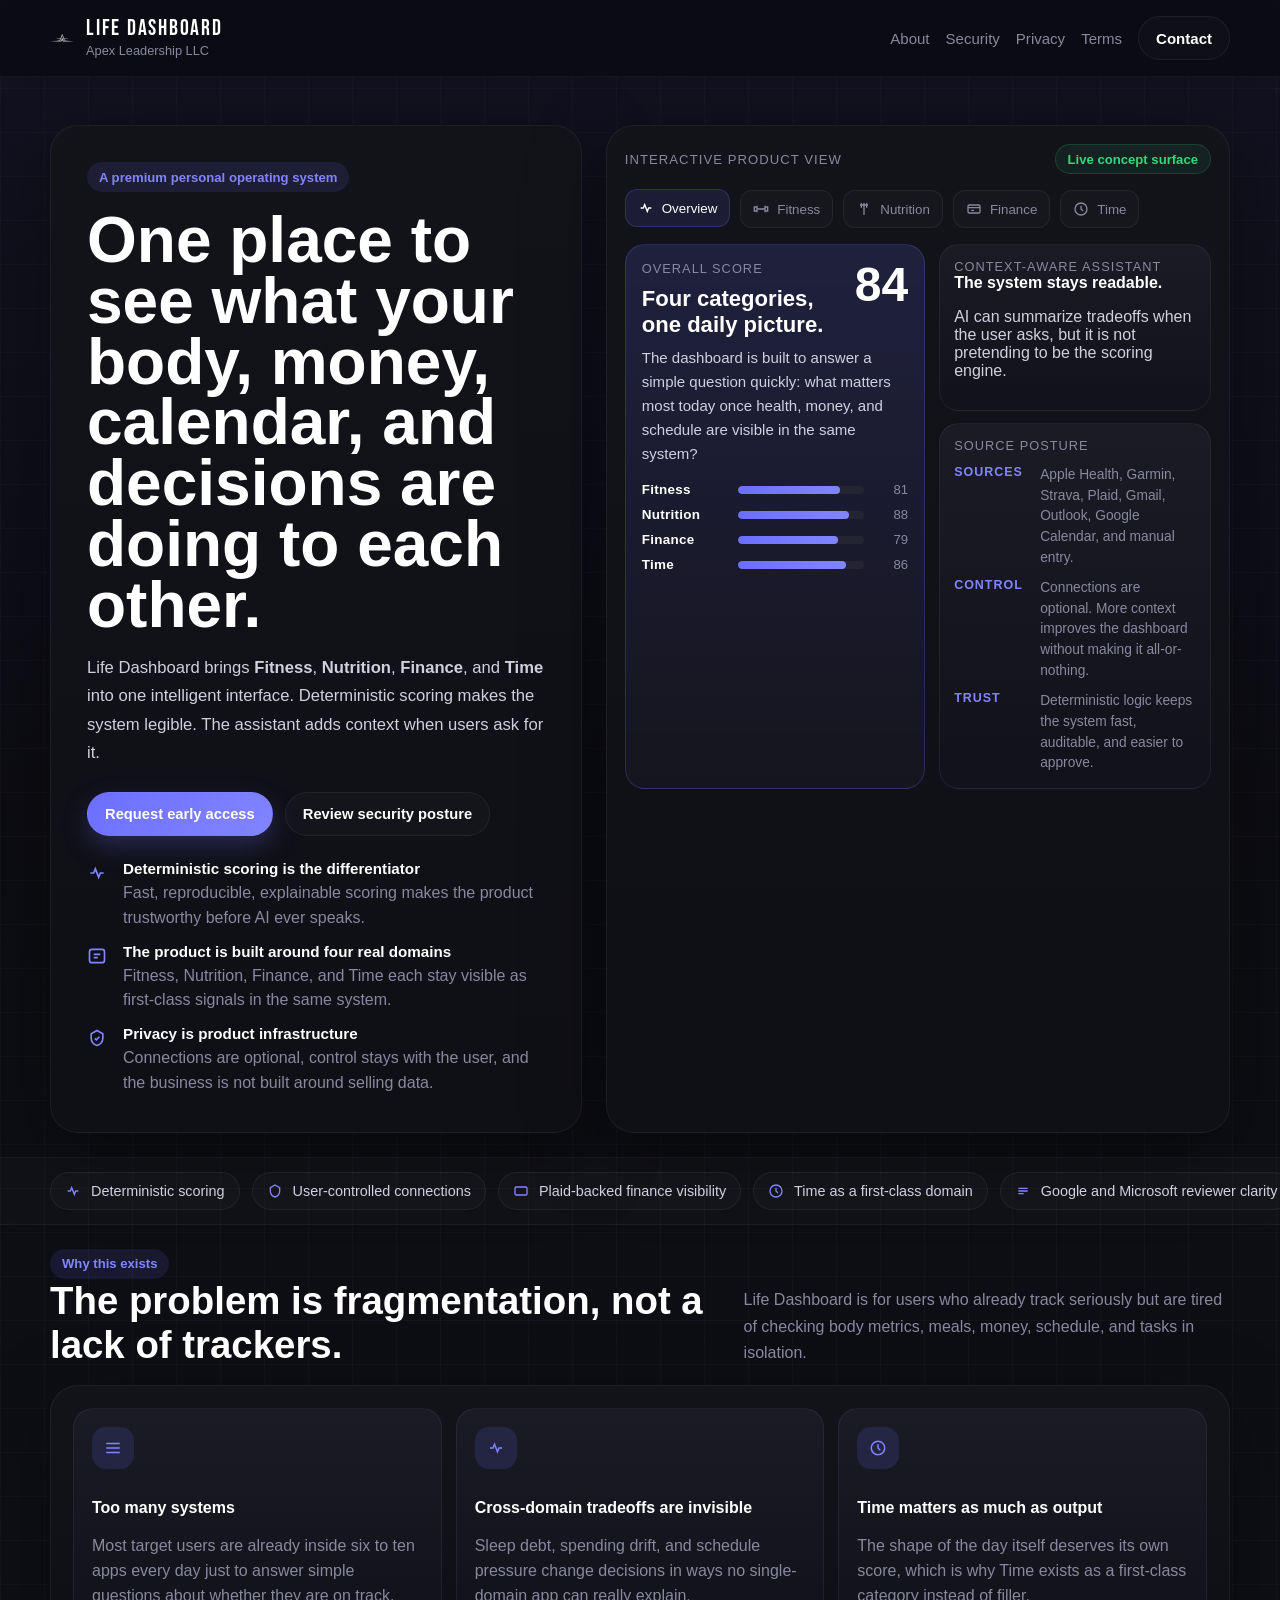
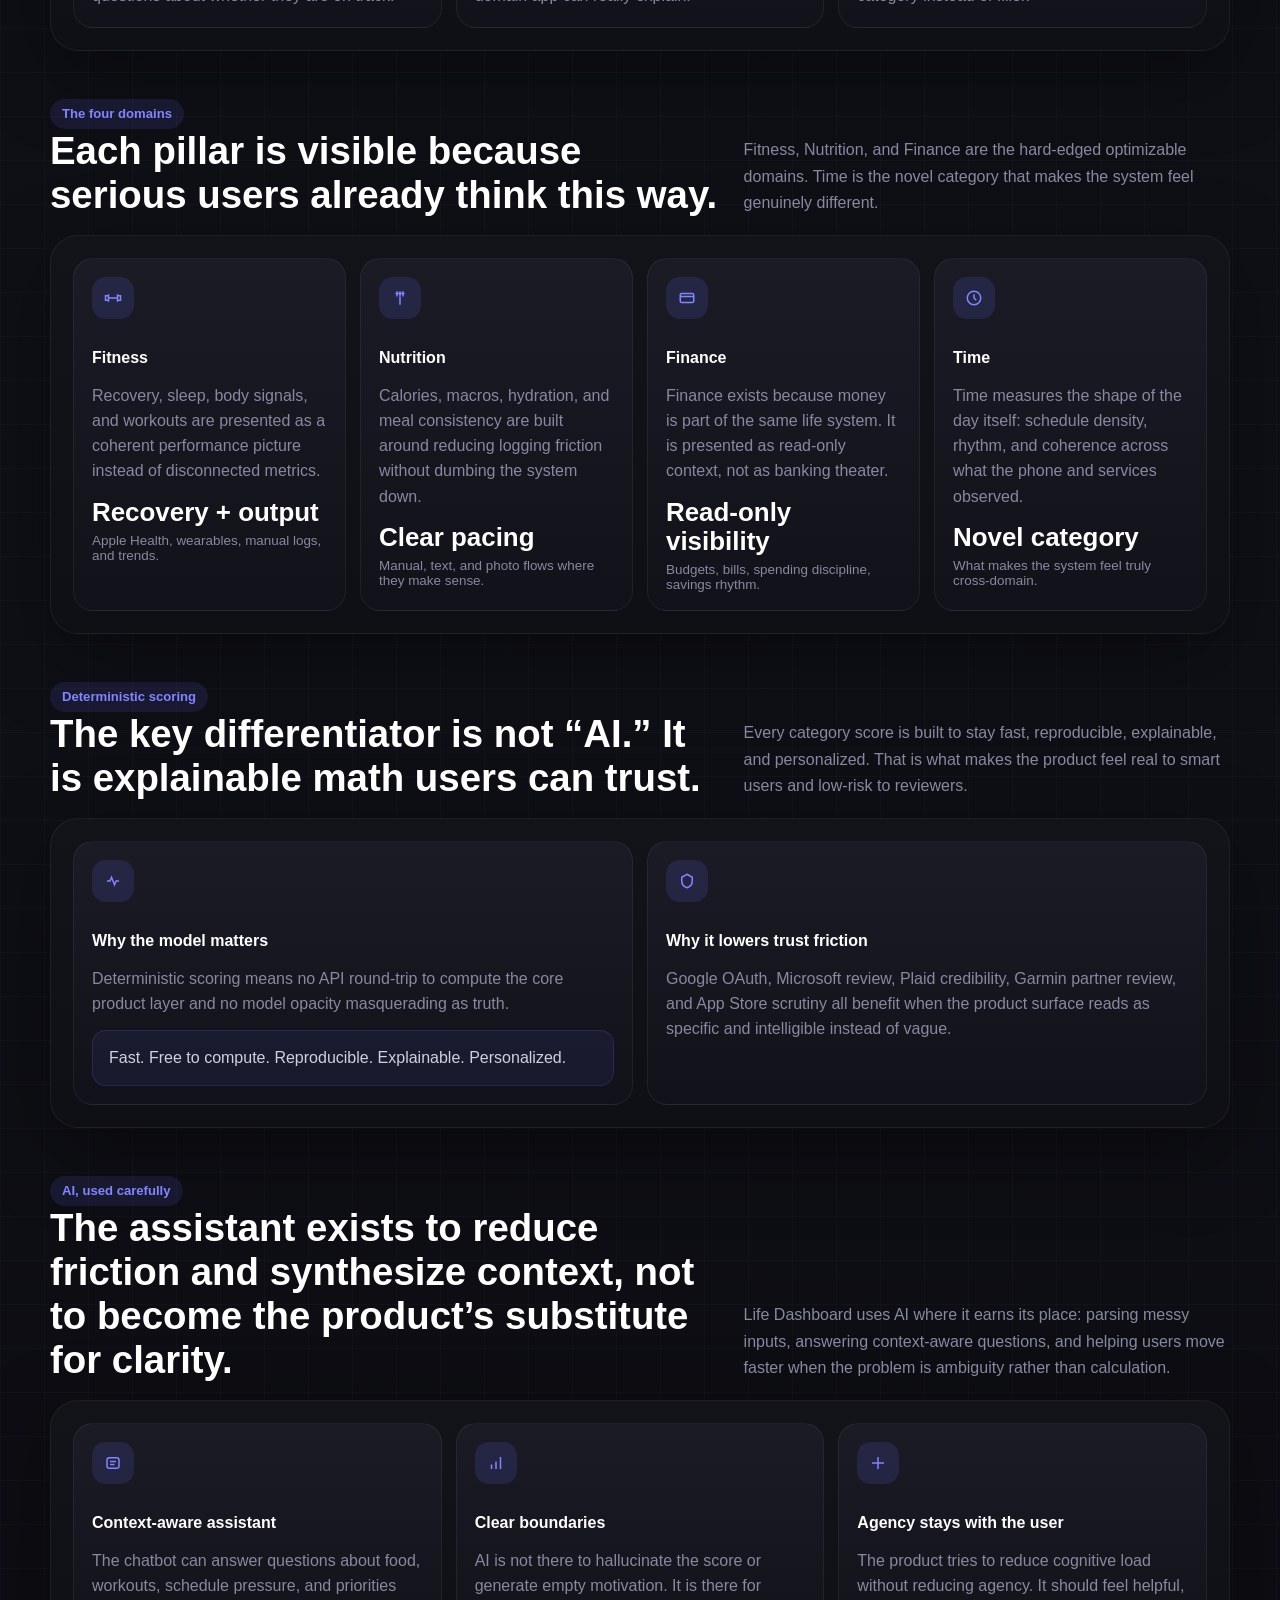
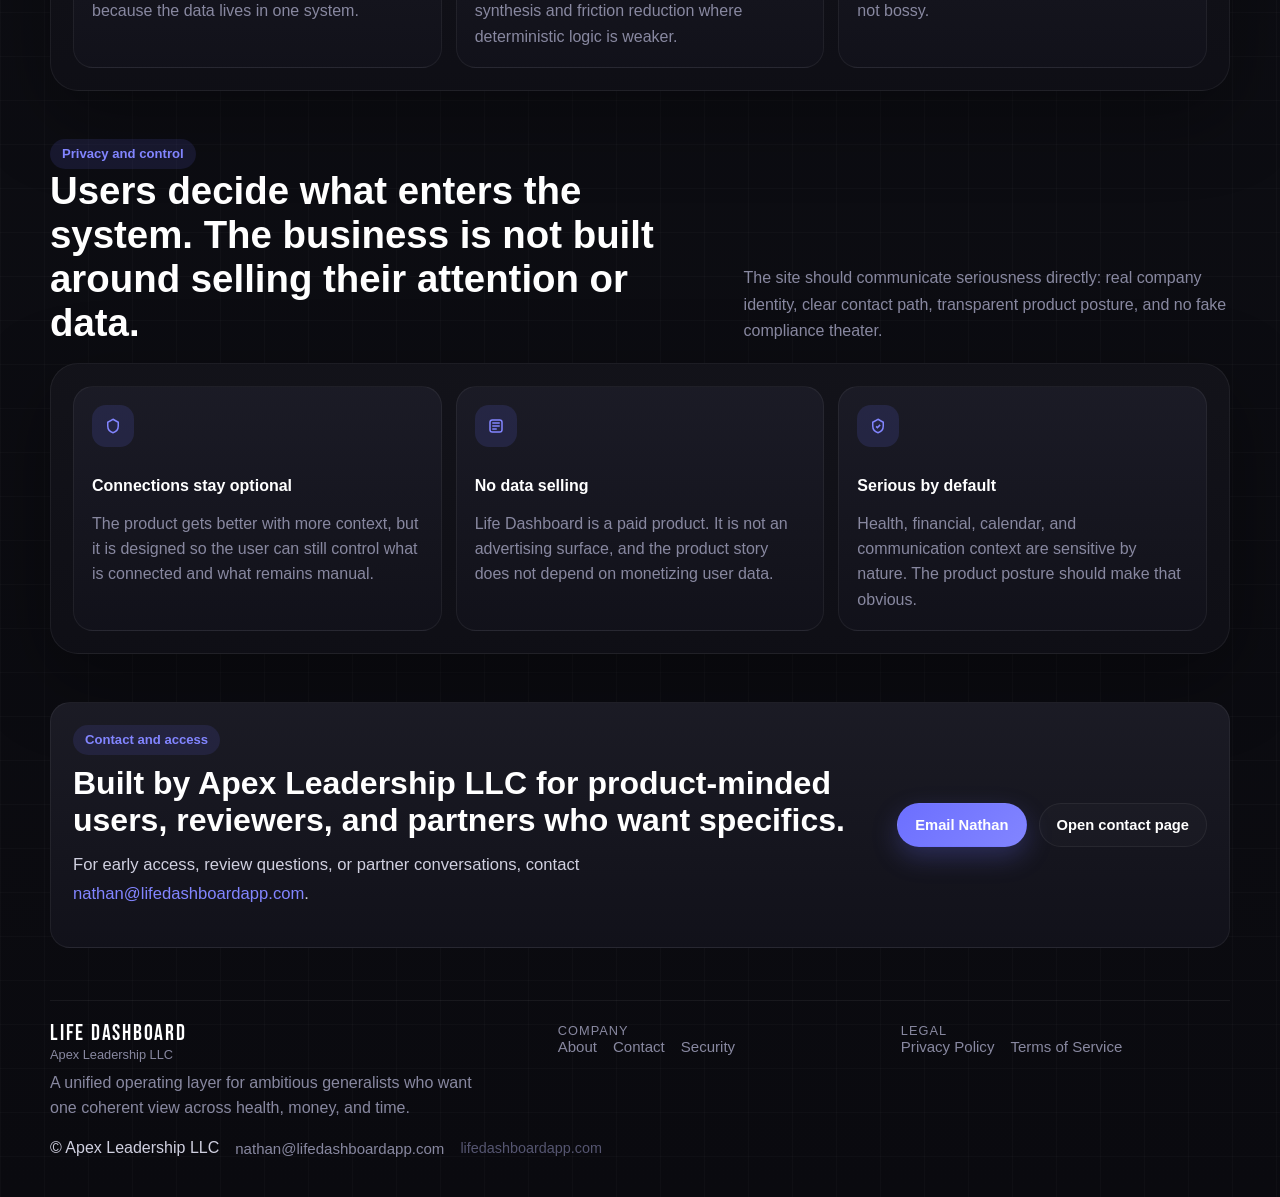
==== index.html @ 3b7a580f "Bust stale website asset caches" ====
<!DOCTYPE html>
<html lang="en">
<head>
  <meta charset="UTF-8" />
  <meta name="viewport" content="width=device-width, initial-scale=1.0" />
  <title>Life Dashboard | One intelligent view across fitness, nutrition, finance, and time</title>
  <meta
    name="description"
    content="Life Dashboard unifies fitness, nutrition, finance, and time into one intelligent dashboard with deterministic scoring, careful AI, and user-controlled connections."
  />
  <meta name="theme-color" content="#0A0A0F" />
  <link rel="icon" href="/apex-logo.png?v=20260425" />
  <link rel="preconnect" href="https://fonts.googleapis.com">
  <link rel="preconnect" href="https://fonts.gstatic.com" crossorigin>
  <link href="https://fonts.googleapis.com/css2?family=Bebas+Neue&family=Rajdhani:wght@500;600;700&display=swap" rel="stylesheet">
  <link rel="stylesheet" href="/styles.css?v=20260425" />
</head>
<body>
  <header class="topbar">
    <div class="topbar-inner">
      <a class="brand" href="/">
        <img src="/apex-logo.png?v=20260425" alt="Life Dashboard logo" />
        <div class="brand-copy">
          <span class="brand-mark">Life Dashboard</span>
          <span class="brand-sub">Apex Leadership LLC</span>
        </div>
      </a>
      <nav class="nav-links" aria-label="Primary">
        <a href="/about">About</a>
        <a href="/security">Security</a>
        <a href="/privacy">Privacy</a>
        <a href="/terms">Terms</a>
        <a class="button secondary" href="/contact">Contact</a>
      </nav>
    </div>
  </header>

  <main>
    <section class="hero">
      <div class="wrap hero-shell">
        <div class="hero-copy">
          <span class="eyebrow">A premium personal operating system</span>
          <h1>One place to see what your body, money, calendar, and decisions are doing to each other.</h1>
          <p class="hero-lede">
            Life Dashboard brings <strong>Fitness</strong>, <strong>Nutrition</strong>, <strong>Finance</strong>, and
            <strong>Time</strong> into one intelligent interface. Deterministic scoring makes the system legible. The
            assistant adds context when users ask for it.
          </p>
          <div class="hero-actions">
            <a class="button primary" href="mailto:nathan@lifedashboardapp.com?subject=Life%20Dashboard%20early%20access">Request early access</a>
            <a class="button secondary" href="/security">Review security posture</a>
          </div>
          <div class="hero-points">
            <div class="hero-point">
              <svg viewBox="0 0 24 24" fill="none" stroke-width="2"><path d="M4 12h4l2-5 4 10 2-5h4"/></svg>
              <div>
                <strong>Deterministic scoring is the differentiator</strong>
                <span>Fast, reproducible, explainable scoring makes the product trustworthy before AI ever speaks.</span>
              </div>
            </div>
            <div class="hero-point">
              <svg viewBox="0 0 24 24" fill="none" stroke-width="2"><rect x="3" y="4" width="18" height="16" rx="3"/><path d="M8 10h8M8 14h5"/></svg>
              <div>
                <strong>The product is built around four real domains</strong>
                <span>Fitness, Nutrition, Finance, and Time each stay visible as first-class signals in the same system.</span>
              </div>
            </div>
            <div class="hero-point">
              <svg viewBox="0 0 24 24" fill="none" stroke-width="2"><path d="M12 3l7 4v5c0 4.5-2.7 7.7-7 9-4.3-1.3-7-4.5-7-9V7l7-4z"/><path d="M9.5 12.5l1.7 1.7 3.7-3.7"/></svg>
              <div>
                <strong>Privacy is product infrastructure</strong>
                <span>Connections are optional, control stays with the user, and the business is not built around selling data.</span>
              </div>
            </div>
          </div>
        </div>

        <div class="hero-stage">
          <div class="stage-top">
            <div class="stage-label">Interactive product view</div>
            <div class="stage-status">Live concept surface</div>
          </div>

          <div class="stage-tabs" role="tablist" aria-label="Product domains">
            <button class="stage-tab" type="button" role="tab" aria-selected="true" data-domain="overview">
              <svg viewBox="0 0 24 24" fill="none" stroke-width="2"><path d="M4 12h4l2-5 4 10 2-5h4"/></svg>
              Overview
            </button>
            <button class="stage-tab" type="button" role="tab" aria-selected="false" data-domain="fitness">
              <svg viewBox="0 0 24 24" fill="none" stroke-width="2"><path d="M6 7v10M18 7v10M2 9v6h4V9H2zm16 0v6h4V9zM6 12h12"/></svg>
              Fitness
            </button>
            <button class="stage-tab" type="button" role="tab" aria-selected="false" data-domain="nutrition">
              <svg viewBox="0 0 24 24" fill="none" stroke-width="2"><path d="M8 3v7M12 3v7M16 3v7"/><path d="M12 10v11"/><path d="M6 6h12"/></svg>
              Nutrition
            </button>
            <button class="stage-tab" type="button" role="tab" aria-selected="false" data-domain="finance">
              <svg viewBox="0 0 24 24" fill="none" stroke-width="2"><rect x="3" y="6" width="18" height="12" rx="2"/><path d="M3 10h18M8 14h4"/></svg>
              Finance
            </button>
            <button class="stage-tab" type="button" role="tab" aria-selected="false" data-domain="time">
              <svg viewBox="0 0 24 24" fill="none" stroke-width="2"><circle cx="12" cy="12" r="9"/><path d="M12 7v5l3 3"/></svg>
              Time
            </button>
          </div>

          <div class="stage-grid">
            <div class="stage-card primary">
              <div class="stage-card-head">
                <div>
                  <div class="stage-card-kicker" id="stage-kicker">Overall Score</div>
                  <div class="stage-card-title" id="stage-title">Four categories, one daily picture.</div>
                </div>
                <div class="overall-number" id="stage-score">84</div>
              </div>
              <div class="stage-card-copy" id="stage-copy">
                The dashboard is built to answer a simple question quickly: what matters most today once health, money,
                and schedule are visible in the same system?
              </div>
              <div class="bar-group" id="stage-bars">
                <div class="bar-row">
                  <strong>Fitness</strong>
                  <div class="bar-track"><span class="bar-fill" data-target="81"></span></div>
                  <div class="bar-value">81</div>
                </div>
                <div class="bar-row">
                  <strong>Nutrition</strong>
                  <div class="bar-track"><span class="bar-fill" data-target="88"></span></div>
                  <div class="bar-value">88</div>
                </div>
                <div class="bar-row">
                  <strong>Finance</strong>
                  <div class="bar-track"><span class="bar-fill" data-target="79"></span></div>
                  <div class="bar-value">79</div>
                </div>
                <div class="bar-row">
                  <strong>Time</strong>
                  <div class="bar-track"><span class="bar-fill" data-target="86"></span></div>
                  <div class="bar-value">86</div>
                </div>
              </div>
            </div>

            <div class="stage-side">
              <div class="stat-card">
                <div class="panel-kicker" id="side-kicker">Context-aware assistant</div>
                <strong id="side-title">The system stays readable.</strong>
                <p id="side-copy">AI can summarize tradeoffs when the user asks, but it is not pretending to be the scoring engine.</p>
              </div>
              <div class="detail-card">
                <div class="panel-kicker">Source posture</div>
                <div class="signal-stack" id="signal-stack">
                  <div class="signal-row">
                    <strong>Sources</strong>
                    <span>Apple Health, Garmin, Strava, Plaid, Gmail, Outlook, Google Calendar, and manual entry.</span>
                  </div>
                  <div class="signal-row">
                    <strong>Control</strong>
                    <span>Connections are optional. More context improves the dashboard without making it all-or-nothing.</span>
                  </div>
                  <div class="signal-row">
                    <strong>Trust</strong>
                    <span>Deterministic logic keeps the system fast, auditable, and easier to approve.</span>
                  </div>
                </div>
              </div>
            </div>
          </div>
        </div>
      </div>
    </section>

    <section class="proof-band" aria-label="Trust signals">
      <div class="wrap">
        <div class="proof-track">
          <div class="proof-pill"><svg viewBox="0 0 24 24" fill="none" stroke-width="2"><path d="M4 12h4l2-5 4 10 2-5h4"/></svg>Deterministic scoring</div>
          <div class="proof-pill"><svg viewBox="0 0 24 24" fill="none" stroke-width="2"><path d="M12 3l7 4v5c0 4.5-2.7 7.7-7 9-4.3-1.3-7-4.5-7-9V7l7-4z"/></svg>User-controlled connections</div>
          <div class="proof-pill"><svg viewBox="0 0 24 24" fill="none" stroke-width="2"><rect x="3" y="6" width="18" height="12" rx="2"/></svg>Plaid-backed finance visibility</div>
          <div class="proof-pill"><svg viewBox="0 0 24 24" fill="none" stroke-width="2"><path d="M12 7v5l3 3"/><circle cx="12" cy="12" r="9"/></svg>Time as a first-class domain</div>
          <div class="proof-pill"><svg viewBox="0 0 24 24" fill="none" stroke-width="2"><path d="M5 8h14M5 12h14M5 16h8"/></svg>Google and Microsoft reviewer clarity</div>
          <div class="proof-pill"><svg viewBox="0 0 24 24" fill="none" stroke-width="2"><path d="M12 3l7 4v5c0 4.5-2.7 7.7-7 9-4.3-1.3-7-4.5-7-9V7l7-4z"/></svg>No data selling</div>
          <div class="proof-pill"><svg viewBox="0 0 24 24" fill="none" stroke-width="2"><path d="M4 12h4l2-5 4 10 2-5h4"/></svg>Deterministic scoring</div>
          <div class="proof-pill"><svg viewBox="0 0 24 24" fill="none" stroke-width="2"><path d="M12 3l7 4v5c0 4.5-2.7 7.7-7 9-4.3-1.3-7-4.5-7-9V7l7-4z"/></svg>User-controlled connections</div>
          <div class="proof-pill"><svg viewBox="0 0 24 24" fill="none" stroke-width="2"><rect x="3" y="6" width="18" height="12" rx="2"/></svg>Plaid-backed finance visibility</div>
        </div>
      </div>
    </section>

    <section class="section">
      <div class="wrap">
        <div class="section-head">
          <div>
            <span class="eyebrow">Why this exists</span>
            <h2>The problem is fragmentation, not a lack of trackers.</h2>
          </div>
          <p>
            Life Dashboard is for users who already track seriously but are tired of checking body metrics, meals, money,
            schedule, and tasks in isolation.
          </p>
        </div>
        <div class="panel three-col">
          <article class="proof-card">
            <div class="icon-head">
              <svg viewBox="0 0 24 24" fill="none" stroke-width="2"><path d="M3 6h18M3 12h18M3 18h18"/></svg>
            </div>
            <h3>Too many systems</h3>
            <p>Most target users are already inside six to ten apps every day just to answer simple questions about whether they are on track.</p>
          </article>
          <article class="proof-card">
            <div class="icon-head">
              <svg viewBox="0 0 24 24" fill="none" stroke-width="2"><path d="M4 12h4l2-5 4 10 2-5h4"/></svg>
            </div>
            <h3>Cross-domain tradeoffs are invisible</h3>
            <p>Sleep debt, spending drift, and schedule pressure change decisions in ways no single-domain app can really explain.</p>
          </article>
          <article class="proof-card">
            <div class="icon-head">
              <svg viewBox="0 0 24 24" fill="none" stroke-width="2"><circle cx="12" cy="12" r="9"/><path d="M12 7v5l3 3"/></svg>
            </div>
            <h3>Time matters as much as output</h3>
            <p>The shape of the day itself deserves its own score, which is why Time exists as a first-class category instead of filler.</p>
          </article>
        </div>
      </div>
    </section>

    <section class="section">
      <div class="wrap">
        <div class="section-head">
          <div>
            <span class="eyebrow">The four domains</span>
            <h2>Each pillar is visible because serious users already think this way.</h2>
          </div>
          <p>
            Fitness, Nutrition, and Finance are the hard-edged optimizable domains. Time is the novel category that makes
            the system feel genuinely different.
          </p>
        </div>
        <div class="panel four-col">
          <article class="proof-card">
            <div class="icon-head">
              <svg viewBox="0 0 24 24" fill="none" stroke-width="2"><path d="M6 7v10M18 7v10M2 9v6h4V9zm16 0v6h4V9zM6 12h12"/></svg>
            </div>
            <h3>Fitness</h3>
            <p>Recovery, sleep, body signals, and workouts are presented as a coherent performance picture instead of disconnected metrics.</p>
            <span class="metric-stat">Recovery + output</span>
            <span class="metric-hint">Apple Health, wearables, manual logs, and trends.</span>
          </article>
          <article class="proof-card">
            <div class="icon-head">
              <svg viewBox="0 0 24 24" fill="none" stroke-width="2"><path d="M8 3v7M12 3v7M16 3v7"/><path d="M12 10v11"/><path d="M6 6h12"/></svg>
            </div>
            <h3>Nutrition</h3>
            <p>Calories, macros, hydration, and meal consistency are built around reducing logging friction without dumbing the system down.</p>
            <span class="metric-stat">Clear pacing</span>
            <span class="metric-hint">Manual, text, and photo flows where they make sense.</span>
          </article>
          <article class="proof-card">
            <div class="icon-head">
              <svg viewBox="0 0 24 24" fill="none" stroke-width="2"><rect x="3" y="6" width="18" height="12" rx="2"/><path d="M3 10h18"/></svg>
            </div>
            <h3>Finance</h3>
            <p>Finance exists because money is part of the same life system. It is presented as read-only context, not as banking theater.</p>
            <span class="metric-stat">Read-only visibility</span>
            <span class="metric-hint">Budgets, bills, spending discipline, savings rhythm.</span>
          </article>
          <article class="proof-card">
            <div class="icon-head">
              <svg viewBox="0 0 24 24" fill="none" stroke-width="2"><circle cx="12" cy="12" r="9"/><path d="M12 7v5l3 3"/></svg>
            </div>
            <h3>Time</h3>
            <p>Time measures the shape of the day itself: schedule density, rhythm, and coherence across what the phone and services observed.</p>
            <span class="metric-stat">Novel category</span>
            <span class="metric-hint">What makes the system feel truly cross-domain.</span>
          </article>
        </div>
      </div>
    </section>

    <section class="section">
      <div class="wrap">
        <div class="section-head">
          <div>
            <span class="eyebrow">Deterministic scoring</span>
            <h2>The key differentiator is not “AI.” It is explainable math users can trust.</h2>
          </div>
          <p>
            Every category score is built to stay fast, reproducible, explainable, and personalized. That is what makes
            the product feel real to smart users and low-risk to reviewers.
          </p>
        </div>
        <div class="panel two-col">
          <article class="proof-card">
            <div class="icon-head">
              <svg viewBox="0 0 24 24" fill="none" stroke-width="2"><path d="M4 12h4l2-5 4 10 2-5h4"/></svg>
            </div>
            <h3>Why the model matters</h3>
            <p>Deterministic scoring means no API round-trip to compute the core product layer and no model opacity masquerading as truth.</p>
            <div class="callout">Fast. Free to compute. Reproducible. Explainable. Personalized.</div>
          </article>
          <article class="proof-card">
            <div class="icon-head">
              <svg viewBox="0 0 24 24" fill="none" stroke-width="2"><path d="M12 3l7 4v5c0 4.5-2.7 7.7-7 9-4.3-1.3-7-4.5-7-9V7l7-4z"/></svg>
            </div>
            <h3>Why it lowers trust friction</h3>
            <p>Google OAuth, Microsoft review, Plaid credibility, Garmin partner review, and App Store scrutiny all benefit when the product surface reads as specific and intelligible instead of vague.</p>
          </article>
        </div>
      </div>
    </section>

    <section class="section">
      <div class="wrap">
        <div class="section-head">
          <div>
            <span class="eyebrow">AI, used carefully</span>
            <h2>The assistant exists to reduce friction and synthesize context, not to become the product’s substitute for clarity.</h2>
          </div>
          <p>
            Life Dashboard uses AI where it earns its place: parsing messy inputs, answering context-aware questions, and
            helping users move faster when the problem is ambiguity rather than calculation.
          </p>
        </div>
        <div class="panel three-col">
          <article class="proof-card">
            <div class="icon-head">
              <svg viewBox="0 0 24 24" fill="none" stroke-width="2"><path d="M8 10h8M8 14h6"/><rect x="4" y="5" width="16" height="14" rx="3"/></svg>
            </div>
            <h3>Context-aware assistant</h3>
            <p>The chatbot can answer questions about food, workouts, schedule pressure, and priorities because the data lives in one system.</p>
          </article>
          <article class="proof-card">
            <div class="icon-head">
              <svg viewBox="0 0 24 24" fill="none" stroke-width="2"><path d="M12 20V10"/><path d="M18 20V4"/><path d="M6 20v-6"/></svg>
            </div>
            <h3>Clear boundaries</h3>
            <p>AI is not there to hallucinate the score or generate empty motivation. It is there for synthesis and friction reduction where deterministic logic is weaker.</p>
          </article>
          <article class="proof-card">
            <div class="icon-head">
              <svg viewBox="0 0 24 24" fill="none" stroke-width="2"><path d="M12 4v16"/><path d="M4 12h16"/></svg>
            </div>
            <h3>Agency stays with the user</h3>
            <p>The product tries to reduce cognitive load without reducing agency. It should feel helpful, not bossy.</p>
          </article>
        </div>
      </div>
    </section>

    <section class="section">
      <div class="wrap">
        <div class="section-head">
          <div>
            <span class="eyebrow">Privacy and control</span>
            <h2>Users decide what enters the system. The business is not built around selling their attention or data.</h2>
          </div>
          <p>
            The site should communicate seriousness directly: real company identity, clear contact path, transparent product
            posture, and no fake compliance theater.
          </p>
        </div>
        <div class="panel three-col">
          <article class="proof-card">
            <div class="icon-head">
              <svg viewBox="0 0 24 24" fill="none" stroke-width="2"><path d="M12 3l7 4v5c0 4.5-2.7 7.7-7 9-4.3-1.3-7-4.5-7-9V7l7-4z"/></svg>
            </div>
            <h3>Connections stay optional</h3>
            <p>The product gets better with more context, but it is designed so the user can still control what is connected and what remains manual.</p>
          </article>
          <article class="proof-card">
            <div class="icon-head">
              <svg viewBox="0 0 24 24" fill="none" stroke-width="2"><path d="M7 12h10"/><path d="M7 8h10"/><path d="M7 16h6"/><rect x="4" y="4" width="16" height="16" rx="3"/></svg>
            </div>
            <h3>No data selling</h3>
            <p>Life Dashboard is a paid product. It is not an advertising surface, and the product story does not depend on monetizing user data.</p>
          </article>
          <article class="proof-card">
            <div class="icon-head">
              <svg viewBox="0 0 24 24" fill="none" stroke-width="2"><path d="M12 3l7 4v5c0 4.5-2.7 7.7-7 9-4.3-1.3-7-4.5-7-9V7l7-4z"/><path d="M9.5 12.5l1.7 1.7 3.7-3.7"/></svg>
            </div>
            <h3>Serious by default</h3>
            <p>Health, financial, calendar, and communication context are sensitive by nature. The product posture should make that obvious.</p>
          </article>
        </div>
      </div>
    </section>

    <section class="section">
      <div class="wrap cta-panel">
        <div>
          <span class="eyebrow">Contact and access</span>
          <h2>Built by Apex Leadership LLC for product-minded users, reviewers, and partners who want specifics.</h2>
          <p class="hero-lede" style="margin-top:12px;max-width:60ch">
            For early access, review questions, or partner conversations, contact
            <a class="text-link" href="mailto:nathan@lifedashboardapp.com">nathan@lifedashboardapp.com</a>.
          </p>
        </div>
        <div class="hero-actions" style="margin-top:0">
          <a class="button primary" href="mailto:nathan@lifedashboardapp.com?subject=Life%20Dashboard%20website%20inquiry">Email Nathan</a>
          <a class="button secondary" href="/contact">Open contact page</a>
        </div>
      </div>
    </section>
  </main>

  <footer class="footer">
    <div class="wrap footer-shell">
      <div class="footer-grid">
        <div class="footer-brand">
          <div class="brand-copy">
            <span class="brand-mark">Life Dashboard</span>
            <span class="brand-sub">Apex Leadership LLC</span>
          </div>
          <p>
            A unified operating layer for ambitious generalists who want one coherent view across health, money, and time.
          </p>
        </div>
        <div>
          <div class="footer-overline">Company</div>
          <div class="legal-links">
            <a href="/about">About</a>
            <a href="/contact">Contact</a>
            <a href="/security">Security</a>
          </div>
        </div>
        <div>
          <div class="footer-overline">Legal</div>
          <div class="legal-links">
            <a href="/privacy">Privacy Policy</a>
            <a href="/terms">Terms of Service</a>
          </div>
        </div>
      </div>
      <div class="footer-links">
        <span>© Apex Leadership LLC</span>
        <a href="mailto:nathan@lifedashboardapp.com">nathan@lifedashboardapp.com</a>
        <span class="footer-note">lifedashboardapp.com</span>
      </div>
    </div>
  </footer>

  <script>
    const domainContent = {
      overview: {
        kicker: "Overall Score",
        title: "Four categories, one daily picture.",
        score: "84",
        copy: "The dashboard is built to answer a simple question quickly: what matters most today once health, money, and schedule are visible in the same system?",
        bars: [
          ["Fitness", 81],
          ["Nutrition", 88],
          ["Finance", 79],
          ["Time", 86]
        ],
        sideKicker: "Context-aware assistant",
        sideTitle: "The system stays readable.",
        sideCopy: "AI can summarize tradeoffs when the user asks, but it is not pretending to be the scoring engine.",
        signals: [
          ["Sources", "Apple Health, Garmin, Strava, Plaid, Gmail, Outlook, Google Calendar, and manual entry."],
          ["Control", "Connections are optional. More context improves the dashboard without making it all-or-nothing."],
          ["Trust", "Deterministic logic keeps the system fast, auditable, and easier to approve."]
        ]
      },
      fitness: {
        kicker: "Fitness",
        title: "Recovery, training, and body signals in one card.",
        score: "81",
        copy: "Fitness is not reduced to a single wearable stat. The category is designed to show whether the body is actually ready to support what the day is asking for.",
        bars: [
          ["Recovery", 76],
          ["Sleep", 82],
          ["Training", 85],
          ["Trend", 79]
        ],
        sideKicker: "Connection posture",
        sideTitle: "Built to ingest, not impersonate.",
        sideCopy: "The point is not to replace Strava, Garmin, or Apple Health. It is to make them finally add up in the same system.",
        signals: [
          ["Wearables", "Apple Health, Health Connect, and Garmin-compatible inputs where available."],
          ["History", "Trend visibility matters more than isolated PR moments."],
          ["Use case", "Users should be able to see whether the body is helping or constraining the day."]
        ]
      },
      nutrition: {
        kicker: "Nutrition",
        title: "Macros, calories, hydration, and consistency without the usual logging drag.",
        score: "88",
        copy: "Nutrition is built around reducing input friction while keeping the score grounded in structured, auditable signals rather than vague wellness language.",
        bars: [
          ["Calories", 90],
          ["Protein", 87],
          ["Hydration", 78],
          ["Consistency", 92]
        ],
        sideKicker: "AI posture",
        sideTitle: "Useful for parsing, not for pretending.",
        sideCopy: "Photo and text input are where AI can earn its place. Targets and scoring stay formula-driven.",
        signals: [
          ["Inputs", "Manual entry, text parsing, photo parsing, saved meals, and structured edits."],
          ["Targets", "Real formulas and baselines, not black-box nutrition advice."],
          ["Benefit", "The category should feel easier to keep up with than traditional trackers."]
        ]
      },
      finance: {
        kicker: "Finance",
        title: "Read-only financial context that belongs in the same dashboard as everything else.",
        score: "79",
        copy: "Finance exists because money changes real decisions. The product is designed to show spending pressure, bills, and savings behavior without trying to act like a bank or advisor.",
        bars: [
          ["Budget", 73],
          ["Bills", 84],
          ["Savings", 77],
          ["Control", 81]
        ],
        sideKicker: "Reviewer clarity",
        sideTitle: "A clear read-only story.",
        sideCopy: "This is where specificity matters. The site should make it obvious that financial visibility is for decision quality, not money movement.",
        signals: [
          ["Provider", "Plaid-backed read-only aggregation for transactions, accounts, and budget visibility."],
          ["Posture", "Not a bank. Not a broker. Not a financial advisor."],
          ["Role", "The category helps users understand what money is doing to the rest of the week."]
        ]
      },
      time: {
        kicker: "Time",
        title: "A first-class score for the shape of the day itself.",
        score: "86",
        copy: "Time is the novel category. It measures day coherence, schedule density, and rhythm instead of forcing users to manually log another fake productivity ritual.",
        bars: [
          ["Rhythm", 89],
          ["Focus", 76],
          ["Density", 83],
          ["Coherence", 88]
        ],
        sideKicker: "Why it matters",
        sideTitle: "This is what makes the system feel new.",
        sideCopy: "No finance app or meal tracker can really score the day itself. The Time category is where cross-domain context becomes a product, not just a feature list.",
        signals: [
          ["Inputs", "Calendar, email, schedule shape, and passive day-context signals."],
          ["Value", "The category helps explain why a day felt chaotic even when output looked decent."],
          ["Difference", "Time turns the system into more than a bundle of trackers."]
        ]
      }
    };

    const tabs = document.querySelectorAll(".stage-tab");
    const stageKicker = document.getElementById("stage-kicker");
    const stageTitle = document.getElementById("stage-title");
    const stageScore = document.getElementById("stage-score");
    const stageCopy = document.getElementById("stage-copy");
    const stageBars = document.getElementById("stage-bars");
    const sideKicker = document.getElementById("side-kicker");
    const sideTitle = document.getElementById("side-title");
    const sideCopy = document.getElementById("side-copy");
    const signalStack = document.getElementById("signal-stack");

    function renderBars(items) {
      stageBars.innerHTML = items.map(([label, value]) => `
        <div class="bar-row">
          <strong>${label}</strong>
          <div class="bar-track"><span class="bar-fill" data-target="${value}"></span></div>
          <div class="bar-value">${value}</div>
        </div>
      `).join("");
      requestAnimationFrame(() => {
        document.querySelectorAll(".bar-fill").forEach((bar) => {
          bar.style.width = bar.dataset.target + "%";
        });
      });
    }

    function renderSignals(items) {
      signalStack.innerHTML = items.map(([label, copy]) => `
        <div class="signal-row">
          <strong>${label}</strong>
          <span>${copy}</span>
        </div>
      `).join("");
    }

    function activateDomain(key) {
      const data = domainContent[key];
      if (!data) return;
      tabs.forEach((tab) => {
        tab.setAttribute("aria-selected", String(tab.dataset.domain === key));
      });
      stageKicker.textContent = data.kicker;
      stageTitle.textContent = data.title;
      stageScore.textContent = data.score;
      stageCopy.textContent = data.copy;
      sideKicker.textContent = data.sideKicker;
      sideTitle.textContent = data.sideTitle;
      sideCopy.textContent = data.sideCopy;
      renderBars(data.bars);
      renderSignals(data.signals);
    }

    tabs.forEach((tab) => {
      tab.addEventListener("click", () => activateDomain(tab.dataset.domain));
    });

    activateDomain("overview");
  </script>
</body>
</html>
---- styles.css ----
:root {
  --bg: #0a0a0f;
  --bg-2: #0f1016;
  --surface: #13131a;
  --surface-2: #1c1c26;
  --surface-3: #242432;
  --border: rgba(255, 255, 255, 0.06);
  --border-strong: rgba(108, 111, 255, 0.24);
  --accent: #6c6fff;
  --accent-2: #8285ff;
  --text: #ffffff;
  --body: #d0d0e0;
  --muted: #8888a0;
  --subtle: #555570;
  --green: #34d87a;
  --amber: #f5a623;
  --danger: #ff4d4d;
  --radius-xl: 28px;
  --radius-lg: 20px;
  --radius-md: 14px;
  --radius-sm: 10px;
  --radius-pill: 999px;
  --shadow: 0 24px 80px rgba(0, 0, 0, 0.35);
  --wrap: min(1180px, calc(100% - 32px));
}

*,
*::before,
*::after {
  box-sizing: border-box;
}

html {
  scroll-behavior: smooth;
}

body {
  margin: 0;
  color: var(--body);
  font-family: -apple-system, BlinkMacSystemFont, "SF Pro Display", "SF Pro Text", "Segoe UI", sans-serif;
  background:
    linear-gradient(180deg, rgba(108, 111, 255, 0.08), transparent 18%),
    linear-gradient(90deg, rgba(255, 255, 255, 0.018) 1px, transparent 1px),
    linear-gradient(180deg, rgba(255, 255, 255, 0.018) 1px, transparent 1px),
    linear-gradient(180deg, var(--bg) 0%, var(--bg-2) 45%, var(--bg) 100%);
  background-size: auto, 44px 44px, 44px 44px, auto;
  -webkit-font-smoothing: antialiased;
  -moz-osx-font-smoothing: grayscale;
}

a {
  color: inherit;
  text-decoration: none;
}

img {
  display: block;
  max-width: 100%;
}

.wrap {
  width: var(--wrap);
  margin: 0 auto;
}

.topbar {
  position: sticky;
  top: 0;
  z-index: 50;
  backdrop-filter: blur(18px);
  background: rgba(10, 10, 15, 0.74);
  border-bottom: 1px solid rgba(255, 255, 255, 0.04);
}

.topbar-inner {
  width: var(--wrap);
  margin: 0 auto;
  min-height: 76px;
  display: flex;
  align-items: center;
  justify-content: space-between;
  gap: 20px;
}

.brand {
  display: inline-flex;
  align-items: center;
  gap: 12px;
  min-width: 0;
}

.brand img {
  width: 24px;
  height: 24px;
  object-fit: contain;
  filter: brightness(1) saturate(0.5) hue-rotate(210deg);
}

.brand-copy {
  display: grid;
  gap: 2px;
}

.brand-mark {
  color: var(--text);
  font-family: "Bebas Neue", "Rajdhani", sans-serif;
  font-size: 1.38rem;
  line-height: 1;
  letter-spacing: 0.08em;
}

.brand-sub {
  color: var(--muted);
  font-size: 0.8rem;
}

.nav-links,
.footer-links,
.legal-links {
  display: flex;
  flex-wrap: wrap;
  align-items: center;
  gap: 16px;
}

.nav-links a,
.footer-links a,
.legal-links a {
  color: var(--muted);
  font-size: 0.94rem;
}

.nav-links a:hover,
.footer-links a:hover,
.legal-links a:hover {
  color: var(--text);
}

.button {
  display: inline-flex;
  align-items: center;
  justify-content: center;
  min-height: 44px;
  padding: 0 17px;
  border-radius: var(--radius-pill);
  border: 1px solid transparent;
  font-size: 0.92rem;
  font-weight: 700;
  transition: transform 160ms ease, border-color 160ms ease, background 160ms ease;
}

.button:hover {
  transform: translateY(-1px);
}

.button.primary {
  background: linear-gradient(135deg, var(--accent), var(--accent-2));
  color: #fff;
  box-shadow: 0 10px 26px rgba(108, 111, 255, 0.26);
}

.button.secondary {
  border-color: var(--border);
  color: var(--text);
  background: rgba(255, 255, 255, 0.02);
}

.eyebrow {
  display: inline-flex;
  align-items: center;
  min-height: 30px;
  padding: 0 12px;
  border-radius: var(--radius-pill);
  background: rgba(108, 111, 255, 0.12);
  color: var(--accent-2);
  font-size: 0.82rem;
  font-weight: 700;
}

.hero {
  padding: 48px 0 24px;
}

.hero-shell {
  display: grid;
  grid-template-columns: minmax(0, 0.92fr) minmax(420px, 1.08fr);
  gap: 24px;
  align-items: stretch;
}

.hero-copy,
.hero-stage,
.panel,
.legal-shell,
.about-card,
.contact-card,
.security-card,
.faq-card {
  border: 1px solid var(--border);
  background: linear-gradient(180deg, rgba(19, 19, 26, 0.98), rgba(15, 15, 22, 0.98));
  box-shadow: var(--shadow);
}

.hero-copy,
.hero-stage,
.panel {
  border-radius: var(--radius-xl);
}

.hero-copy {
  padding: 36px;
}

.hero h1,
.section-head h2,
.legal-shell h1,
.legal-shell h2 {
  margin: 0;
  color: var(--text);
}

.hero h1 {
  margin-top: 18px;
  max-width: 12ch;
  font-size: clamp(2.9rem, 5vw, 4.9rem);
  line-height: 0.95;
  font-weight: 800;
}

.hero-lede {
  margin-top: 18px;
  max-width: 60ch;
  font-size: 1.04rem;
  line-height: 1.72;
}

.hero-actions {
  display: flex;
  gap: 12px;
  flex-wrap: wrap;
  margin-top: 24px;
}

.hero-points {
  display: grid;
  gap: 12px;
  margin-top: 24px;
}

.hero-point {
  display: grid;
  grid-template-columns: 24px 1fr;
  gap: 12px;
}

.hero-point svg {
  width: 20px;
  height: 20px;
  stroke: var(--accent-2);
  margin-top: 3px;
}

.hero-point strong {
  display: block;
  color: var(--text);
  font-size: 0.95rem;
}

.hero-point span {
  display: block;
  margin-top: 4px;
  color: var(--muted);
  line-height: 1.55;
}

.hero-stage {
  padding: 18px;
  overflow: hidden;
}

.stage-top {
  display: flex;
  align-items: center;
  justify-content: space-between;
  gap: 16px;
  margin-bottom: 16px;
}

.stage-label {
  color: var(--muted);
  font-size: 0.82rem;
  text-transform: uppercase;
  letter-spacing: 0.08em;
}

.stage-status {
  display: inline-flex;
  align-items: center;
  gap: 8px;
  min-height: 30px;
  padding: 0 12px;
  border-radius: var(--radius-pill);
  border: 1px solid rgba(52, 216, 122, 0.18);
  background: rgba(52, 216, 122, 0.08);
  color: var(--green);
  font-size: 0.82rem;
  font-weight: 700;
}

.stage-tabs {
  display: flex;
  gap: 10px;
  flex-wrap: wrap;
}

.stage-tab {
  display: inline-flex;
  align-items: center;
  gap: 8px;
  min-height: 38px;
  padding: 0 12px;
  border-radius: 12px;
  border: 1px solid var(--border);
  background: rgba(255, 255, 255, 0.02);
  color: var(--muted);
  cursor: pointer;
  transition: border-color 160ms ease, background 160ms ease, color 160ms ease, transform 160ms ease;
}

.stage-tab:hover,
.stage-tab[aria-selected="true"] {
  transform: translateY(-1px);
  color: var(--text);
  border-color: var(--border-strong);
  background: rgba(108, 111, 255, 0.12);
}

.stage-tab svg {
  width: 16px;
  height: 16px;
  stroke: currentColor;
}

.stage-grid {
  display: grid;
  grid-template-columns: minmax(0, 1.05fr) minmax(220px, 0.95fr);
  gap: 14px;
  margin-top: 16px;
}

.stage-card,
.stat-card,
.detail-card,
.signal-card,
.proof-card,
.score-card,
.cta-panel {
  border: 1px solid rgba(255, 255, 255, 0.06);
  border-radius: var(--radius-lg);
  background: linear-gradient(180deg, rgba(28, 28, 38, 0.96), rgba(18, 18, 27, 0.96));
}

.stage-card {
  padding: 16px;
}

.stage-card.primary {
  background: linear-gradient(180deg, rgba(108, 111, 255, 0.16), rgba(22, 22, 32, 0.96));
  border-color: var(--border-strong);
}

.stage-card-head {
  display: flex;
  align-items: flex-start;
  justify-content: space-between;
  gap: 12px;
}

.stage-card-kicker,
.panel-kicker,
.legal-meta,
.footer-overline {
  color: var(--muted);
  font-size: 0.8rem;
  text-transform: uppercase;
  letter-spacing: 0.08em;
}

.stage-card-title {
  margin-top: 10px;
  color: var(--text);
  font-size: 1.38rem;
  font-weight: 800;
}

.stage-card-copy {
  margin-top: 8px;
  color: var(--body);
  line-height: 1.6;
  font-size: 0.94rem;
}

.overall-number {
  color: var(--text);
  font-size: 3rem;
  line-height: 1;
  font-weight: 800;
}

.bar-group {
  display: grid;
  gap: 10px;
  margin-top: 16px;
}

.bar-row {
  display: grid;
  grid-template-columns: 86px 1fr 34px;
  gap: 10px;
  align-items: center;
}

.bar-row strong {
  color: var(--text);
  font-size: 0.84rem;
  letter-spacing: 0.02em;
}

.bar-track {
  height: 8px;
  border-radius: var(--radius-pill);
  background: var(--surface-3);
  overflow: hidden;
}

.bar-fill {
  display: block;
  height: 100%;
  width: 0;
  border-radius: inherit;
  background: linear-gradient(90deg, var(--accent), var(--accent-2));
  transition: width 620ms cubic-bezier(.2,.9,.2,1);
}

.bar-value {
  color: var(--muted);
  font-size: 0.82rem;
  text-align: right;
}

.stage-side {
  display: grid;
  gap: 12px;
}

.stat-card,
.detail-card,
.signal-card {
  padding: 14px;
}

.stat-card strong,
.detail-card strong,
.signal-card strong,
.proof-card h3,
.about-card h3,
.contact-card h3,
.security-card h3,
.faq-card h3 {
  color: var(--text);
  font-size: 1rem;
}

.stat-number {
  display: block;
  margin-top: 10px;
  color: var(--text);
  font-size: 1.6rem;
  font-weight: 800;
}

.stat-caption,
.detail-card p,
.signal-card p,
.proof-card p,
.about-card p,
.contact-card p,
.security-card p,
.faq-card p,
.legal-shell p {
  margin: 8px 0 0;
  color: var(--muted);
  line-height: 1.58;
}

.signal-stack {
  display: grid;
  gap: 10px;
  margin-top: 12px;
}

.signal-row {
  display: grid;
  grid-template-columns: 76px 1fr;
  gap: 10px;
}

.signal-row strong {
  color: var(--accent-2);
  font-size: 0.78rem;
  text-transform: uppercase;
  letter-spacing: 0.08em;
}

.signal-row span {
  color: var(--muted);
  font-size: 0.86rem;
  line-height: 1.5;
}

.proof-band {
  overflow: hidden;
  border-top: 1px solid rgba(255, 255, 255, 0.04);
  border-bottom: 1px solid rgba(255, 255, 255, 0.04);
  background: rgba(255, 255, 255, 0.015);
}

.proof-track {
  display: flex;
  gap: 12px;
  padding: 14px 0;
  min-width: max-content;
  animation: ticker 32s linear infinite;
}

.proof-pill {
  display: inline-flex;
  align-items: center;
  gap: 10px;
  min-height: 38px;
  padding: 0 14px;
  border-radius: var(--radius-pill);
  border: 1px solid rgba(255, 255, 255, 0.06);
  background: rgba(255, 255, 255, 0.02);
  color: var(--body);
  white-space: nowrap;
  font-size: 0.9rem;
}

.proof-pill svg {
  width: 16px;
  height: 16px;
  stroke: var(--accent-2);
}

@keyframes ticker {
  from { transform: translateX(0); }
  to { transform: translateX(-33%); }
}

.section {
  padding: 24px 0;
}

.section-head {
  display: grid;
  grid-template-columns: minmax(0, 1fr) minmax(260px, 0.72fr);
  gap: 18px;
  align-items: end;
  margin-bottom: 18px;
}

.section-head h2 {
  font-size: clamp(2rem, 3vw, 2.9rem);
  font-weight: 800;
}

.section-head p {
  margin: 0;
  color: var(--muted);
  line-height: 1.66;
}

.panel {
  padding: 22px;
}

.three-col,
.four-col,
.two-col,
.footer-grid,
.faq-grid {
  display: grid;
  gap: 14px;
}

.two-col {
  grid-template-columns: repeat(2, minmax(0, 1fr));
}

.three-col {
  grid-template-columns: repeat(3, minmax(0, 1fr));
}

.four-col {
  grid-template-columns: repeat(4, minmax(0, 1fr));
}

.proof-card,
.about-card,
.contact-card,
.security-card,
.faq-card {
  padding: 18px;
  border-radius: var(--radius-lg);
}

.icon-head {
  display: inline-flex;
  align-items: center;
  justify-content: center;
  width: 42px;
  height: 42px;
  border-radius: 14px;
  background: rgba(108, 111, 255, 0.14);
  margin-bottom: 14px;
}

.icon-head svg {
  width: 18px;
  height: 18px;
  stroke: var(--accent-2);
}

.metric-stat {
  display: block;
  margin-top: 14px;
  color: var(--text);
  font-size: 1.62rem;
  font-weight: 800;
}

.metric-hint {
  display: block;
  margin-top: 6px;
  color: var(--muted);
  font-size: 0.84rem;
}

.callout {
  margin-top: 14px;
  padding: 14px 16px;
  border-radius: var(--radius-md);
  border: 1px solid rgba(108, 111, 255, 0.18);
  background: rgba(108, 111, 255, 0.08);
  color: var(--body);
  line-height: 1.6;
}

.cta-panel {
  display: grid;
  grid-template-columns: minmax(0, 1fr) auto;
  gap: 16px;
  align-items: center;
  padding: 22px;
}

.cta-panel h2 {
  margin: 10px 0 0;
  color: var(--text);
  font-size: 2rem;
  font-weight: 800;
}

.footer {
  padding: 28px 0 40px;
}

.footer-shell {
  display: grid;
  gap: 18px;
  padding-top: 22px;
  border-top: 1px solid rgba(255, 255, 255, 0.06);
}

.footer-grid {
  grid-template-columns: 1.2fr 0.8fr 0.8fr;
}

.footer-brand p {
  margin: 8px 0 0;
  max-width: 48ch;
  color: var(--muted);
  line-height: 1.6;
}

.footer-note {
  color: var(--subtle);
  font-size: 0.9rem;
}

.legal-page {
  padding: 36px 0 50px;
}

.legal-shell {
  border-radius: var(--radius-xl);
  padding: 30px;
}

.legal-shell h1 {
  font-size: clamp(2.2rem, 4vw, 3.6rem);
  font-weight: 800;
}

.legal-shell h2 {
  margin-top: 28px;
  font-size: 1.12rem;
  font-weight: 700;
}

.legal-meta {
  margin-top: 10px;
  color: var(--muted);
}

.legal-shell ul,
.about-card ul,
.contact-card ul,
.security-card ul {
  margin: 12px 0 0;
  padding-left: 18px;
  color: var(--body);
}

.legal-shell li,
.about-card li,
.contact-card li,
.security-card li {
  margin-top: 8px;
  line-height: 1.55;
}

.contact-list {
  display: grid;
  gap: 12px;
  margin-top: 16px;
}

.contact-row {
  padding: 14px;
  border-radius: var(--radius-md);
  background: rgba(255, 255, 255, 0.02);
  border: 1px solid rgba(255, 255, 255, 0.05);
}

.contact-row span {
  display: block;
  color: var(--muted);
  font-size: 0.78rem;
  text-transform: uppercase;
  letter-spacing: 0.08em;
}

.contact-row strong,
.contact-row a {
  display: block;
  margin-top: 6px;
  color: var(--text);
}

.faq-grid {
  grid-template-columns: repeat(2, minmax(0, 1fr));
}

.text-link {
  color: var(--accent-2);
}

@media (max-width: 1080px) {
  .hero-shell,
  .section-head,
  .stage-grid,
  .two-col,
  .three-col,
  .four-col,
  .cta-panel,
  .footer-grid,
  .faq-grid {
    grid-template-columns: 1fr;
  }

  .hero h1 {
    max-width: none;
  }
}

@media (max-width: 760px) {
  .wrap {
    width: min(100% - 20px, 1180px);
  }

  .topbar-inner {
    min-height: 72px;
    align-items: flex-start;
    justify-content: flex-start;
    flex-direction: column;
    padding: 14px 0;
  }

  .nav-links,
  .hero-actions {
    width: 100%;
  }

  .hero-copy,
  .hero-stage,
  .panel,
  .legal-shell {
    padding: 20px;
  }

  .bar-row {
    grid-template-columns: 1fr;
    gap: 6px;
  }

  .signal-row {
    grid-template-columns: 1fr;
    gap: 6px;
  }

  .button {
    width: 100%;
  }
}
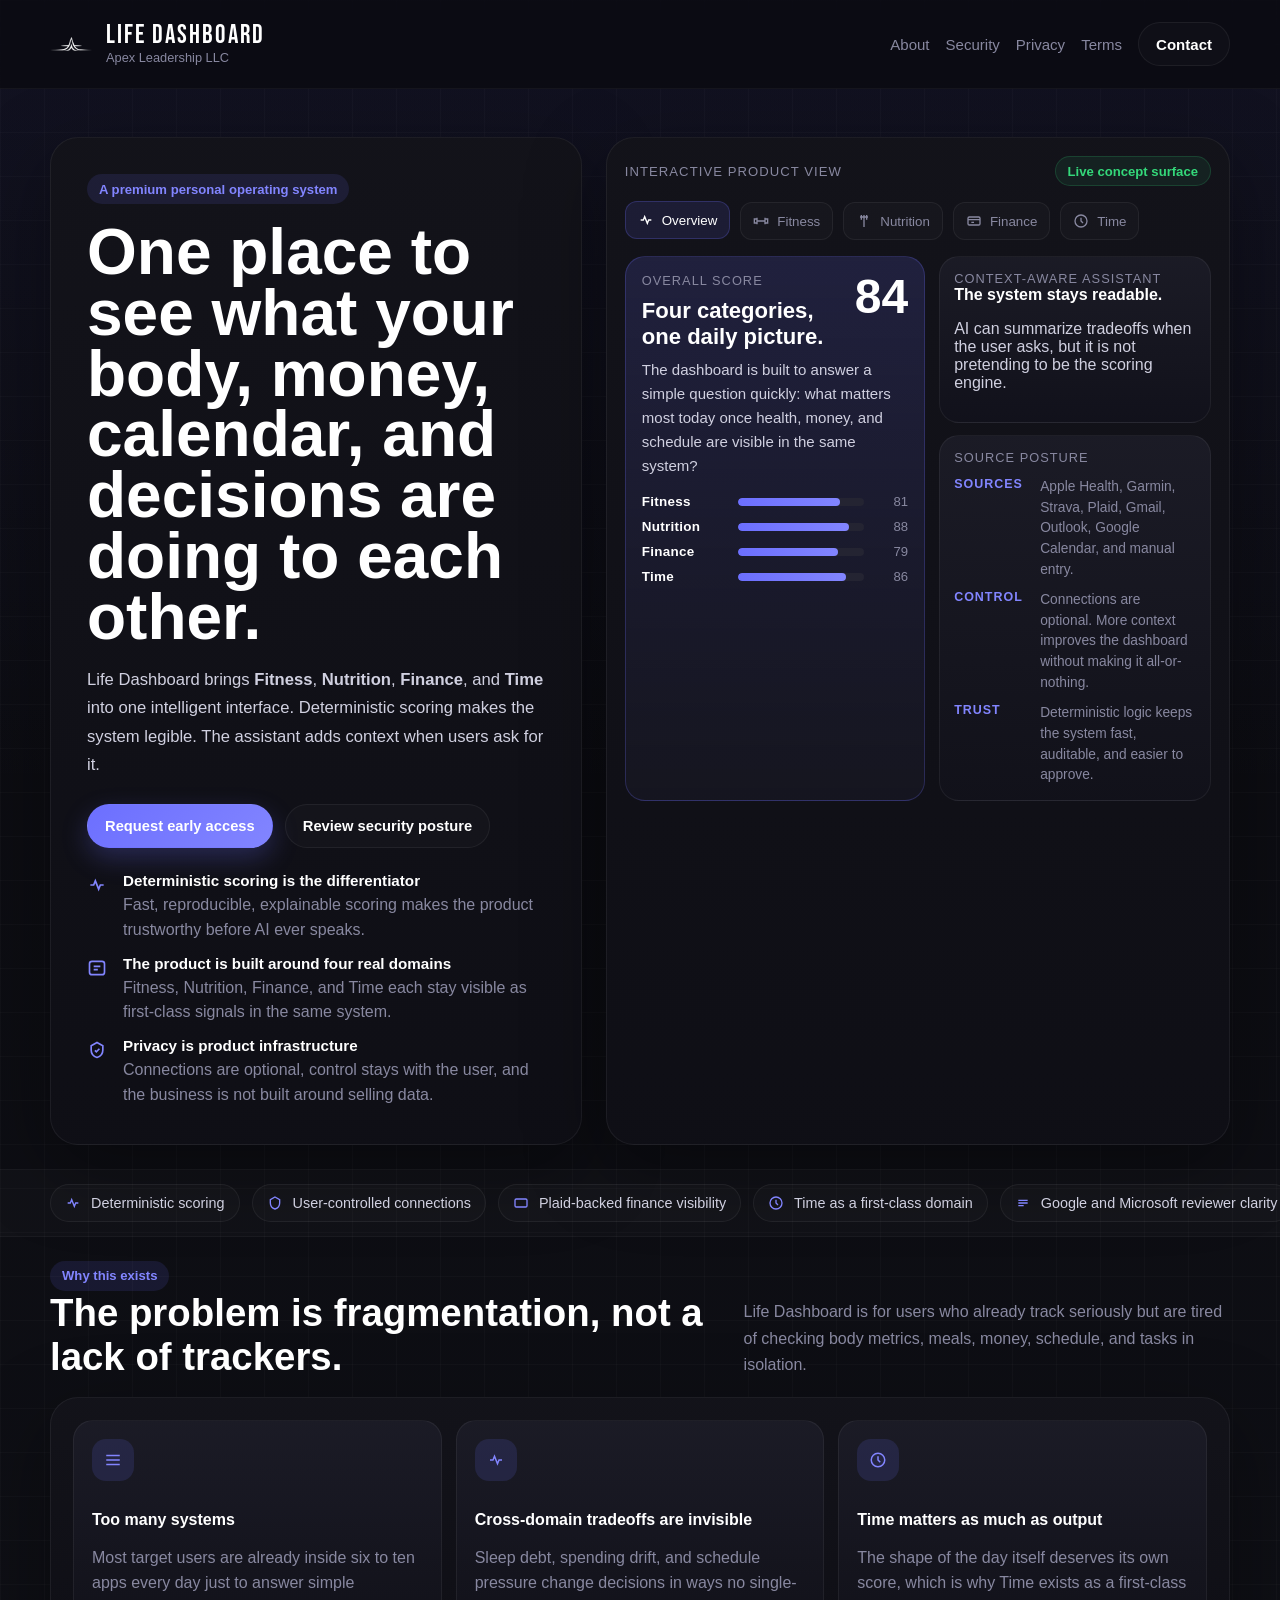
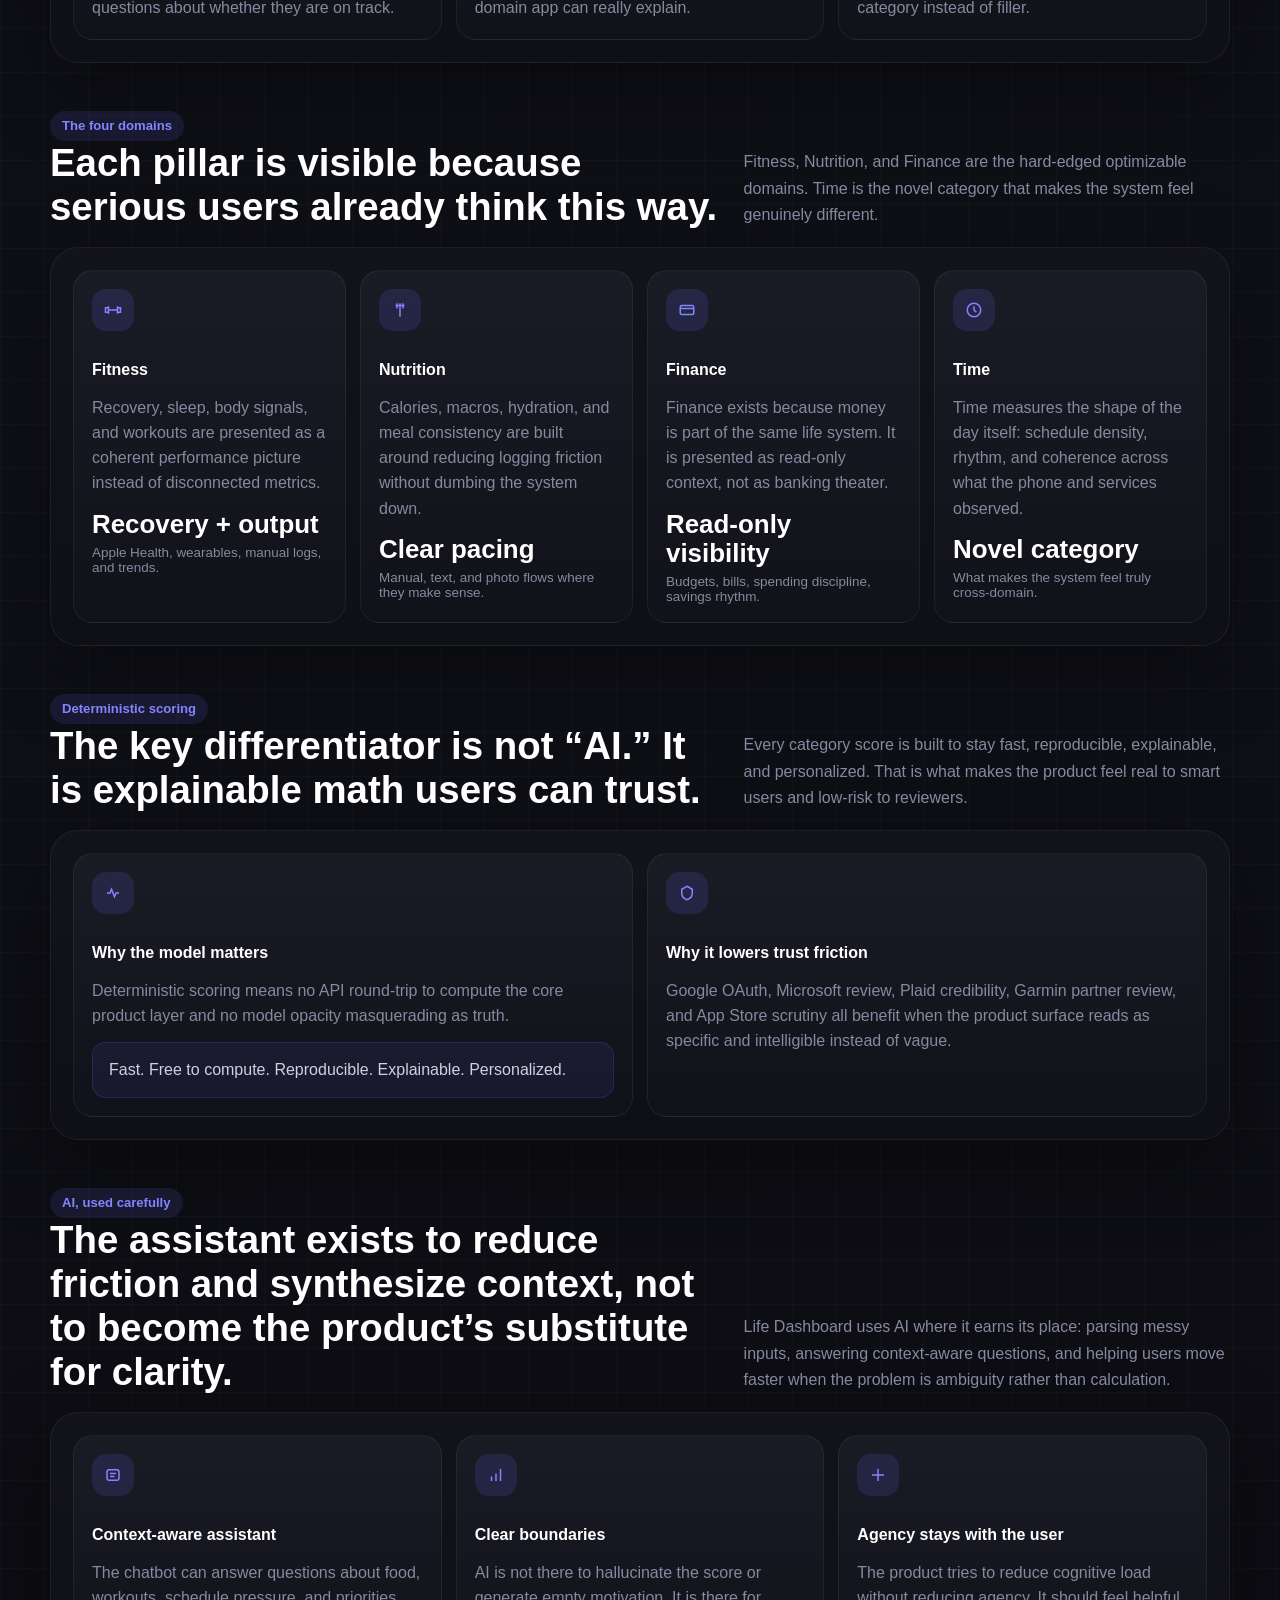
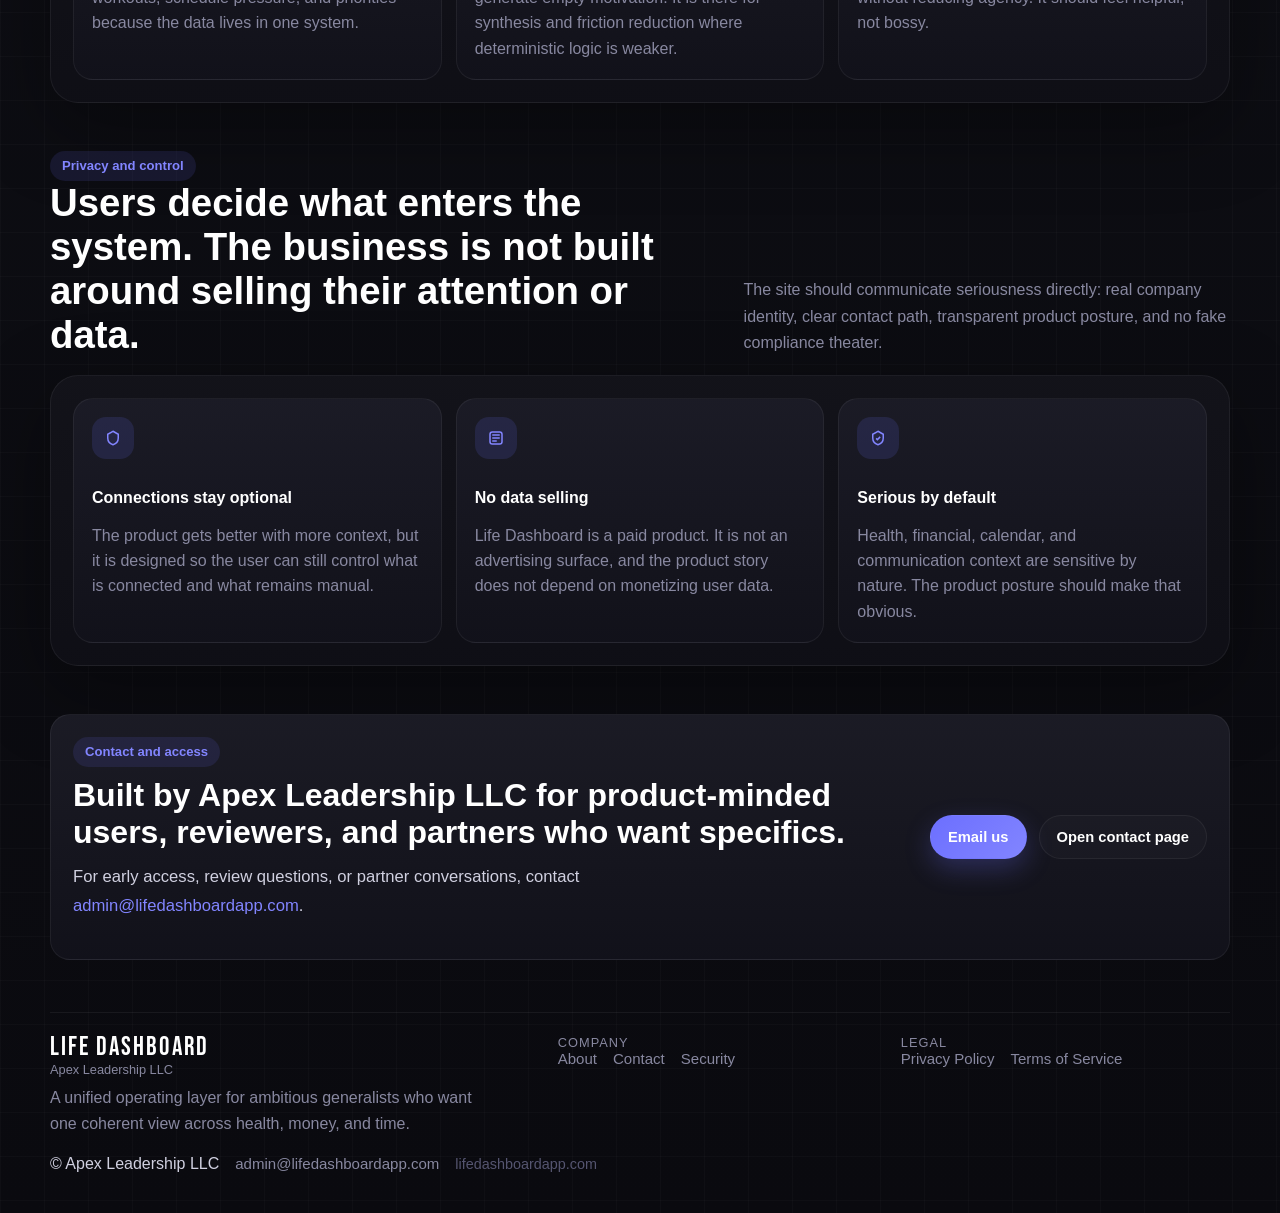
==== commit 09ed2b3e: "Update website logo and admin email" ====
--- a/index.html
+++ b/index.html
@@ -9,7 +9,7 @@
     content="Life Dashboard unifies fitness, nutrition, finance, and time into one intelligent dashboard with deterministic scoring, careful AI, and user-controlled connections."
   />
   <meta name="theme-color" content="#0A0A0F" />
-  <link rel="icon" href="/apex-logo.png?v=20260425" />
+  <link rel="icon" href="/Apex_App_Logo.png?v=20260425b" />
   <link rel="preconnect" href="https://fonts.googleapis.com">
   <link rel="preconnect" href="https://fonts.gstatic.com" crossorigin>
   <link href="https://fonts.googleapis.com/css2?family=Bebas+Neue&family=Rajdhani:wght@500;600;700&display=swap" rel="stylesheet">
@@ -19,7 +19,7 @@
   <header class="topbar">
     <div class="topbar-inner">
       <a class="brand" href="/">
-        <img src="/apex-logo.png?v=20260425" alt="Life Dashboard logo" />
+        <img src="/Apex_App_Logo.png?v=20260425b" alt="Life Dashboard logo" />
         <div class="brand-copy">
           <span class="brand-mark">Life Dashboard</span>
           <span class="brand-sub">Apex Leadership LLC</span>
@@ -47,7 +47,7 @@
             assistant adds context when users ask for it.
           </p>
           <div class="hero-actions">
-            <a class="button primary" href="mailto:nathan@lifedashboardapp.com?subject=Life%20Dashboard%20early%20access">Request early access</a>
+            <a class="button primary" href="mailto:admin@lifedashboardapp.com?subject=Life%20Dashboard%20early%20access">Request early access</a>
             <a class="button secondary" href="/security">Review security posture</a>
           </div>
           <div class="hero-points">
@@ -392,11 +392,11 @@
           <h2>Built by Apex Leadership LLC for product-minded users, reviewers, and partners who want specifics.</h2>
           <p class="hero-lede" style="margin-top:12px;max-width:60ch">
             For early access, review questions, or partner conversations, contact
-            <a class="text-link" href="mailto:nathan@lifedashboardapp.com">nathan@lifedashboardapp.com</a>.
+            <a class="text-link" href="mailto:admin@lifedashboardapp.com">admin@lifedashboardapp.com</a>.
           </p>
         </div>
         <div class="hero-actions" style="margin-top:0">
-          <a class="button primary" href="mailto:nathan@lifedashboardapp.com?subject=Life%20Dashboard%20website%20inquiry">Email Nathan</a>
+          <a class="button primary" href="mailto:admin@lifedashboardapp.com?subject=Life%20Dashboard%20website%20inquiry">Email us</a>
           <a class="button secondary" href="/contact">Open contact page</a>
         </div>
       </div>
@@ -433,7 +433,7 @@
       </div>
       <div class="footer-links">
         <span>© Apex Leadership LLC</span>
-        <a href="mailto:nathan@lifedashboardapp.com">nathan@lifedashboardapp.com</a>
+        <a href="mailto:admin@lifedashboardapp.com">admin@lifedashboardapp.com</a>
         <span class="footer-note">lifedashboardapp.com</span>
       </div>
     </div>
--- a/styles.css
+++ b/styles.css
@@ -75,7 +75,7 @@
 .topbar-inner {
   width: var(--wrap);
   margin: 0 auto;
-  min-height: 76px;
+  min-height: 88px;
   display: flex;
   align-items: center;
   justify-content: space-between;
@@ -85,15 +85,14 @@
 .brand {
   display: inline-flex;
   align-items: center;
-  gap: 12px;
+  gap: 14px;
   min-width: 0;
 }
 
 .brand img {
-  width: 24px;
-  height: 24px;
+  width: 42px;
+  height: 42px;
   object-fit: contain;
-  filter: brightness(1) saturate(0.5) hue-rotate(210deg);
 }
 
 .brand-copy {
@@ -104,7 +103,7 @@
 .brand-mark {
   color: var(--text);
   font-family: "Bebas Neue", "Rajdhani", sans-serif;
-  font-size: 1.38rem;
+  font-size: 1.6rem;
   line-height: 1;
   letter-spacing: 0.08em;
 }
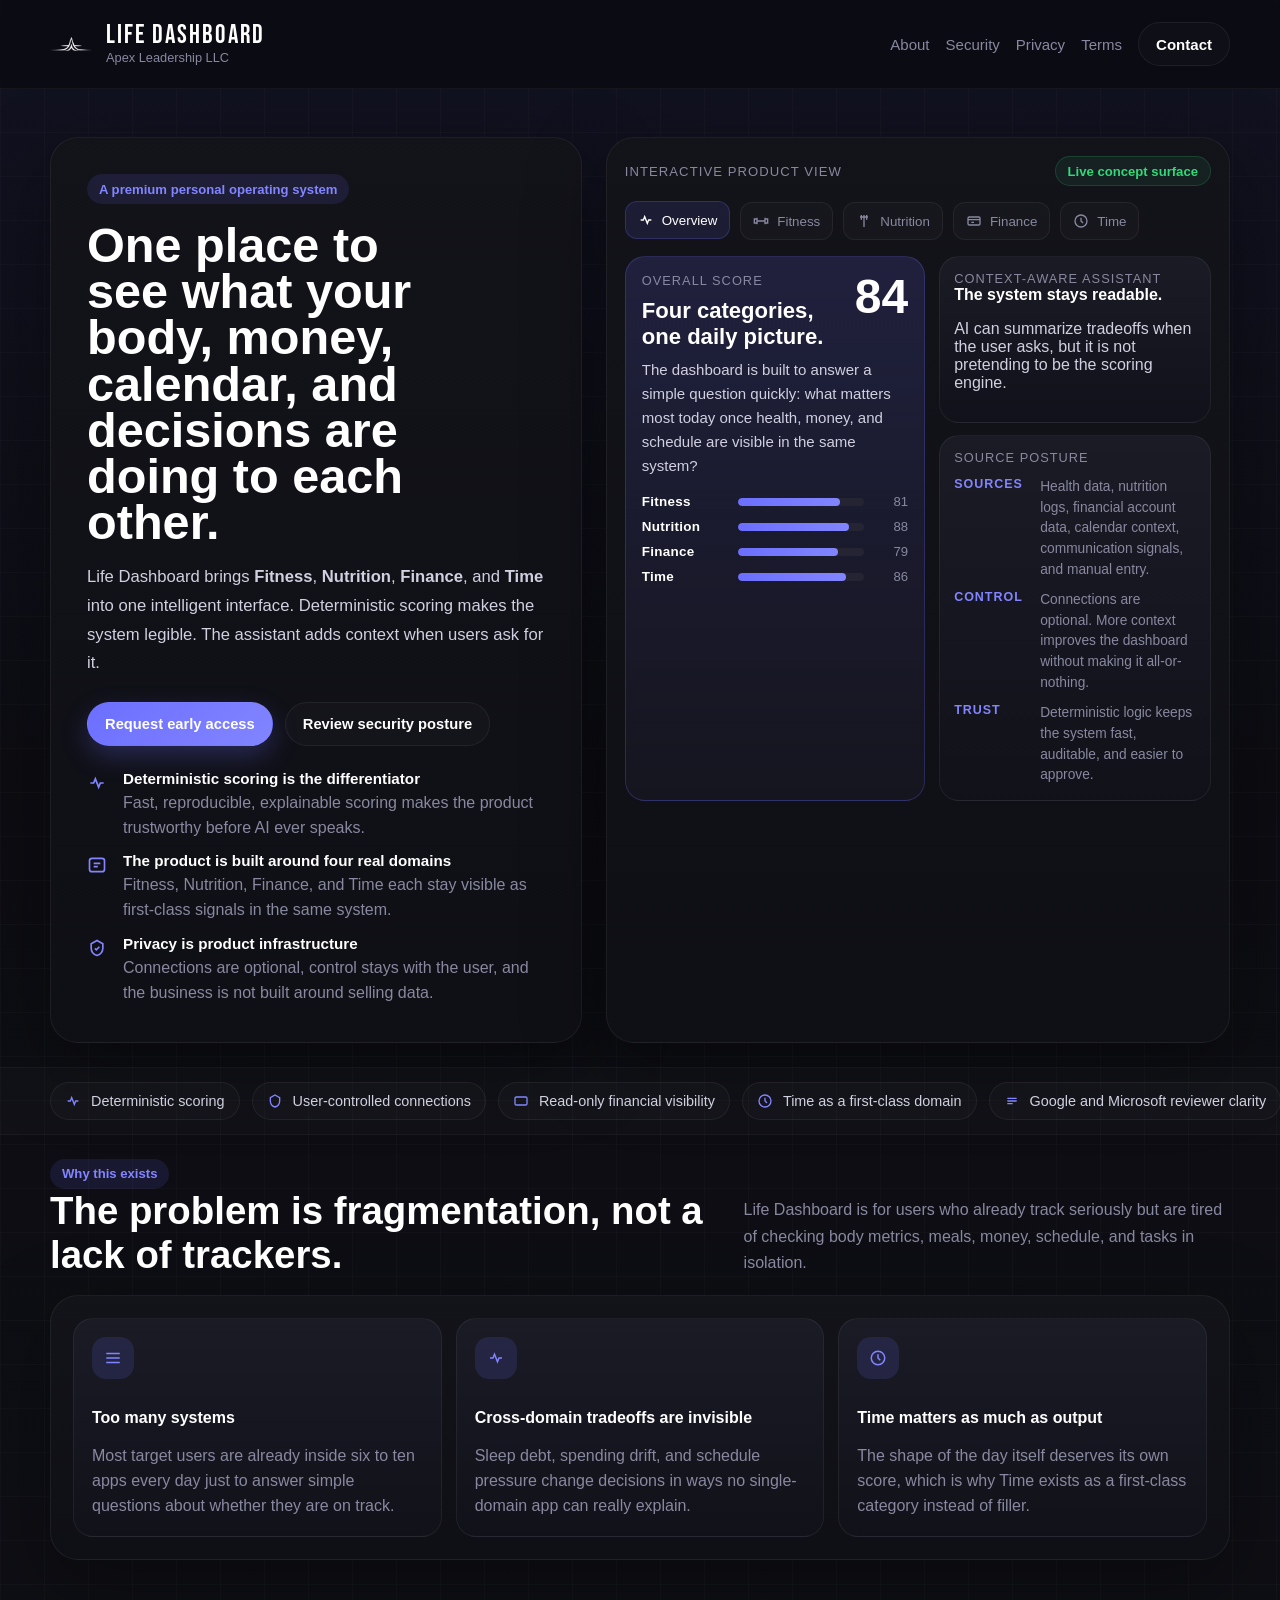
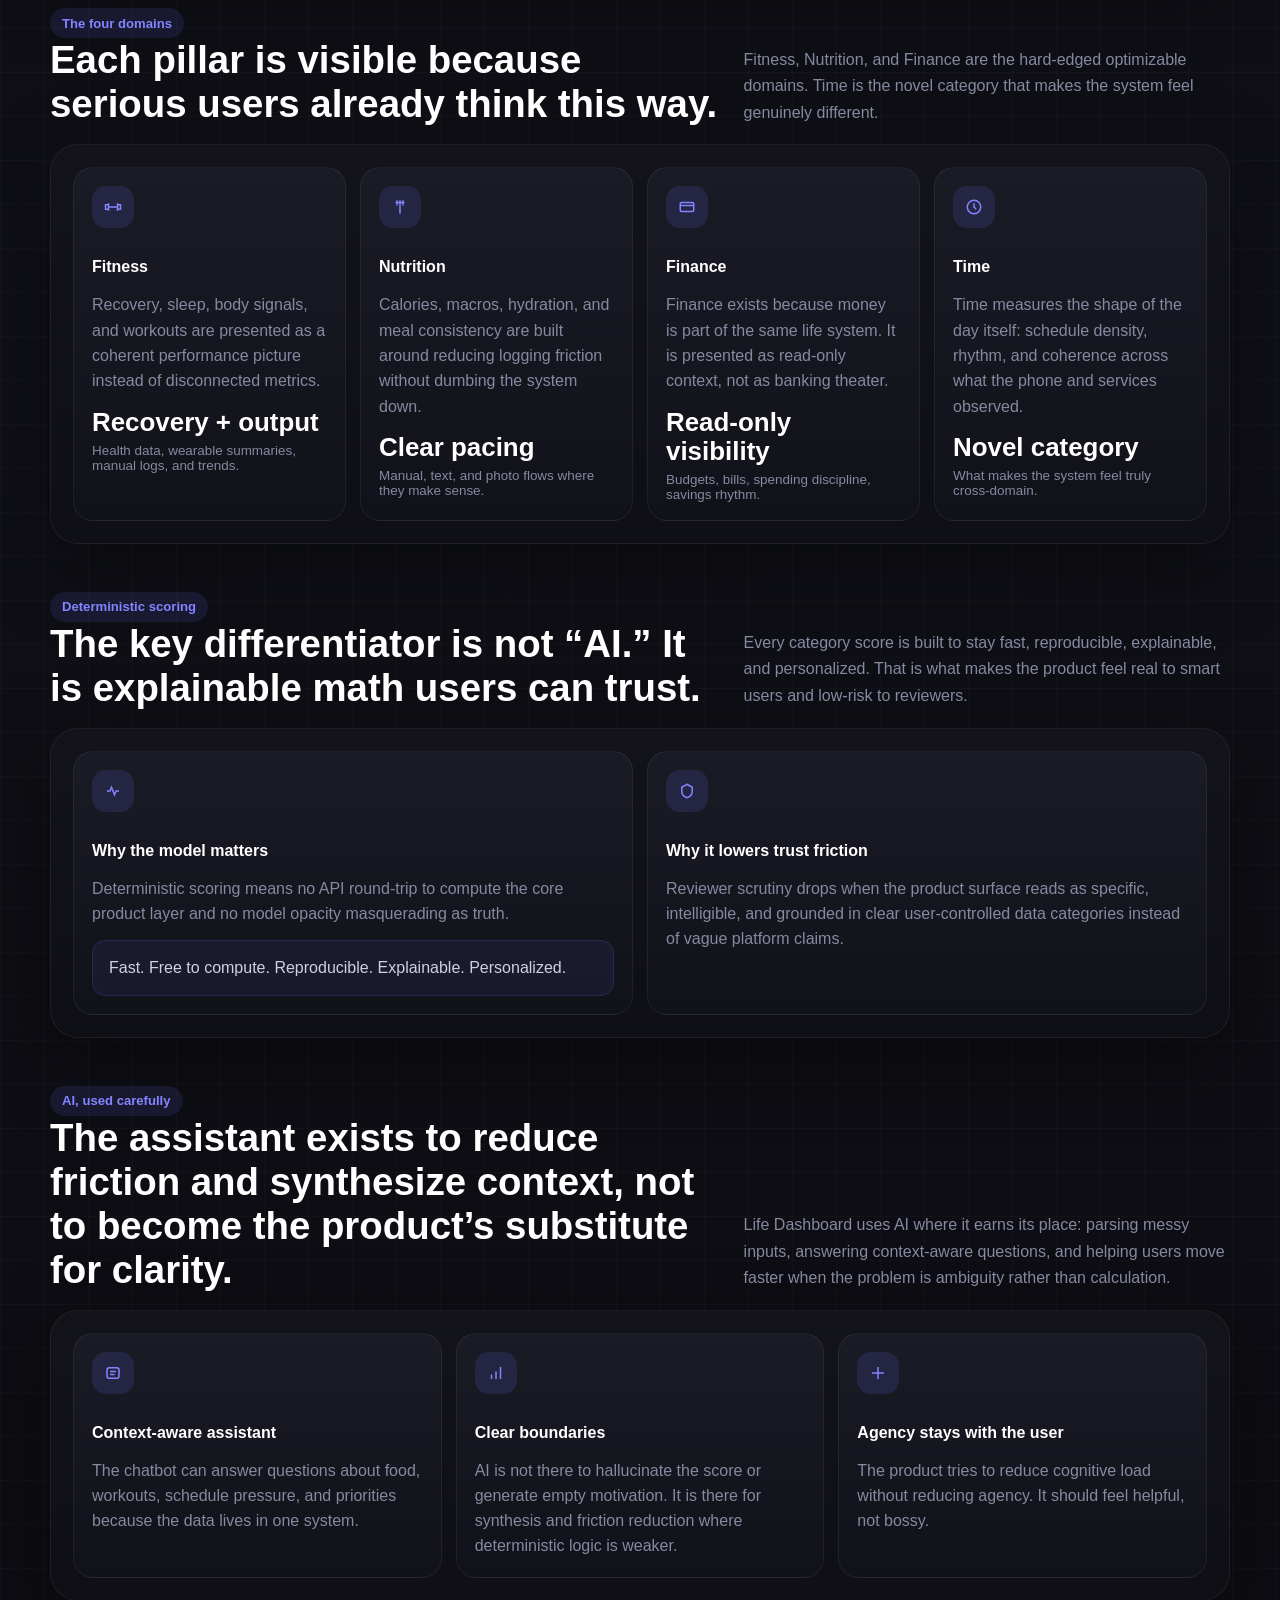
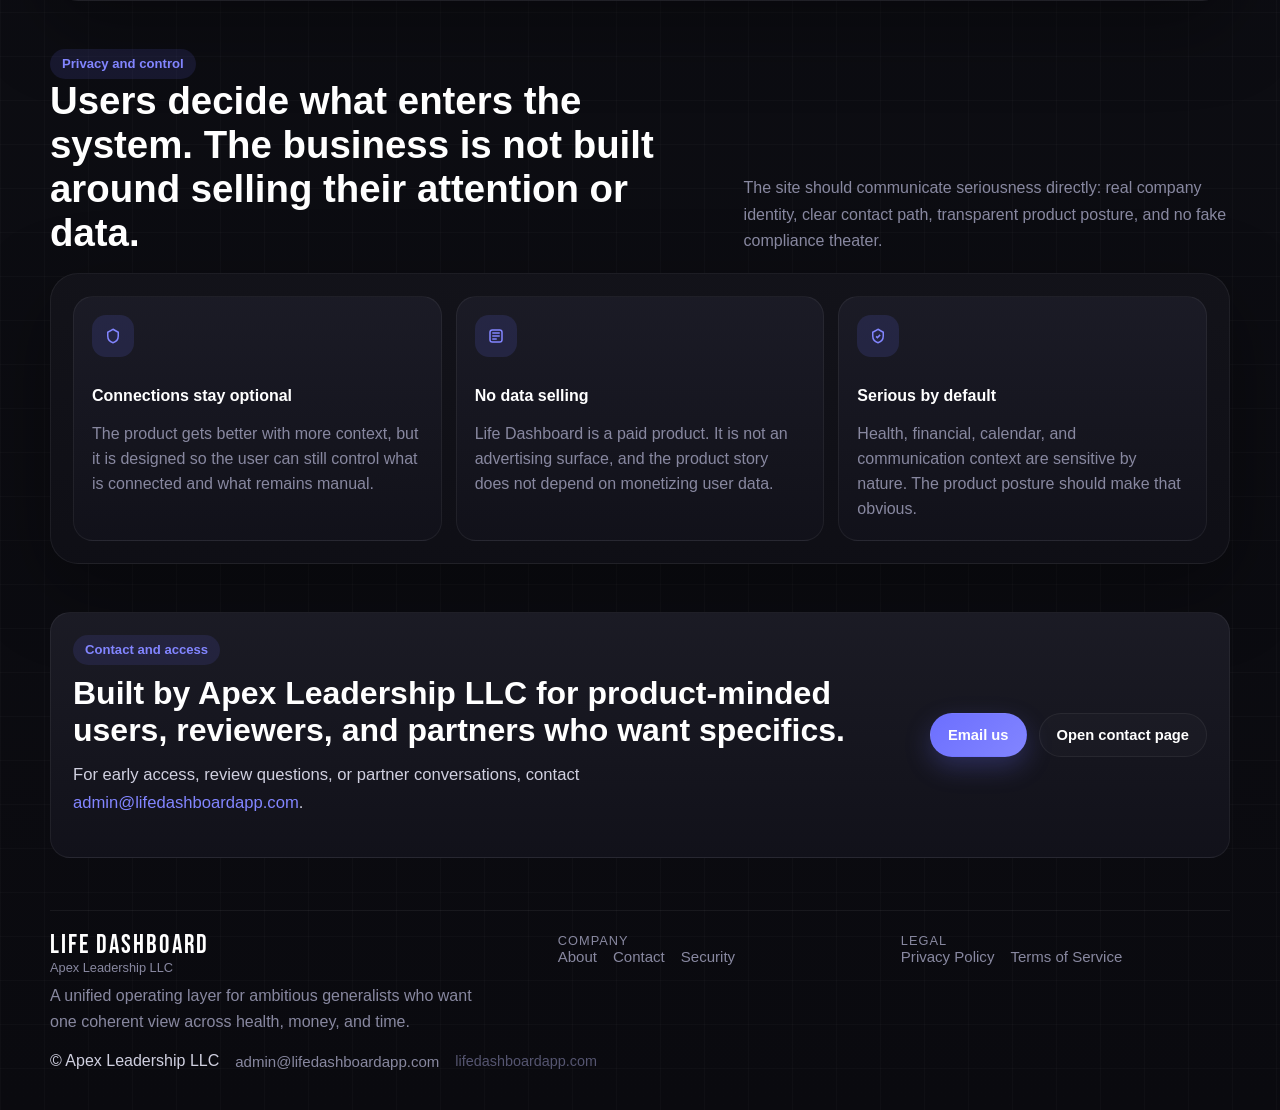
==== commit d2cfaa27: "Tighten homepage source language and scale hero type" ====
--- a/index.html
+++ b/index.html
@@ -152,7 +152,7 @@
                 <div class="signal-stack" id="signal-stack">
                   <div class="signal-row">
                     <strong>Sources</strong>
-                    <span>Apple Health, Garmin, Strava, Plaid, Gmail, Outlook, Google Calendar, and manual entry.</span>
+                    <span>Health data, nutrition logs, financial account data, calendar context, communication signals, and manual entry.</span>
                   </div>
                   <div class="signal-row">
                     <strong>Control</strong>
@@ -175,13 +175,13 @@
         <div class="proof-track">
           <div class="proof-pill"><svg viewBox="0 0 24 24" fill="none" stroke-width="2"><path d="M4 12h4l2-5 4 10 2-5h4"/></svg>Deterministic scoring</div>
           <div class="proof-pill"><svg viewBox="0 0 24 24" fill="none" stroke-width="2"><path d="M12 3l7 4v5c0 4.5-2.7 7.7-7 9-4.3-1.3-7-4.5-7-9V7l7-4z"/></svg>User-controlled connections</div>
-          <div class="proof-pill"><svg viewBox="0 0 24 24" fill="none" stroke-width="2"><rect x="3" y="6" width="18" height="12" rx="2"/></svg>Plaid-backed finance visibility</div>
+          <div class="proof-pill"><svg viewBox="0 0 24 24" fill="none" stroke-width="2"><rect x="3" y="6" width="18" height="12" rx="2"/></svg>Read-only financial visibility</div>
           <div class="proof-pill"><svg viewBox="0 0 24 24" fill="none" stroke-width="2"><path d="M12 7v5l3 3"/><circle cx="12" cy="12" r="9"/></svg>Time as a first-class domain</div>
           <div class="proof-pill"><svg viewBox="0 0 24 24" fill="none" stroke-width="2"><path d="M5 8h14M5 12h14M5 16h8"/></svg>Google and Microsoft reviewer clarity</div>
           <div class="proof-pill"><svg viewBox="0 0 24 24" fill="none" stroke-width="2"><path d="M12 3l7 4v5c0 4.5-2.7 7.7-7 9-4.3-1.3-7-4.5-7-9V7l7-4z"/></svg>No data selling</div>
           <div class="proof-pill"><svg viewBox="0 0 24 24" fill="none" stroke-width="2"><path d="M4 12h4l2-5 4 10 2-5h4"/></svg>Deterministic scoring</div>
           <div class="proof-pill"><svg viewBox="0 0 24 24" fill="none" stroke-width="2"><path d="M12 3l7 4v5c0 4.5-2.7 7.7-7 9-4.3-1.3-7-4.5-7-9V7l7-4z"/></svg>User-controlled connections</div>
-          <div class="proof-pill"><svg viewBox="0 0 24 24" fill="none" stroke-width="2"><rect x="3" y="6" width="18" height="12" rx="2"/></svg>Plaid-backed finance visibility</div>
+          <div class="proof-pill"><svg viewBox="0 0 24 24" fill="none" stroke-width="2"><rect x="3" y="6" width="18" height="12" rx="2"/></svg>Read-only financial visibility</div>
         </div>
       </div>
     </section>
@@ -244,7 +244,7 @@
             <h3>Fitness</h3>
             <p>Recovery, sleep, body signals, and workouts are presented as a coherent performance picture instead of disconnected metrics.</p>
             <span class="metric-stat">Recovery + output</span>
-            <span class="metric-hint">Apple Health, wearables, manual logs, and trends.</span>
+            <span class="metric-hint">Health data, wearable summaries, manual logs, and trends.</span>
           </article>
           <article class="proof-card">
             <div class="icon-head">
@@ -303,7 +303,7 @@
               <svg viewBox="0 0 24 24" fill="none" stroke-width="2"><path d="M12 3l7 4v5c0 4.5-2.7 7.7-7 9-4.3-1.3-7-4.5-7-9V7l7-4z"/></svg>
             </div>
             <h3>Why it lowers trust friction</h3>
-            <p>Google OAuth, Microsoft review, Plaid credibility, Garmin partner review, and App Store scrutiny all benefit when the product surface reads as specific and intelligible instead of vague.</p>
+            <p>Reviewer scrutiny drops when the product surface reads as specific, intelligible, and grounded in clear user-controlled data categories instead of vague platform claims.</p>
           </article>
         </div>
       </div>
@@ -456,7 +456,7 @@
         sideTitle: "The system stays readable.",
         sideCopy: "AI can summarize tradeoffs when the user asks, but it is not pretending to be the scoring engine.",
         signals: [
-          ["Sources", "Apple Health, Garmin, Strava, Plaid, Gmail, Outlook, Google Calendar, and manual entry."],
+          ["Sources", "Health data, nutrition logs, financial account data, calendar context, communication signals, and manual entry."],
           ["Control", "Connections are optional. More context improves the dashboard without making it all-or-nothing."],
           ["Trust", "Deterministic logic keeps the system fast, auditable, and easier to approve."]
         ]
@@ -474,9 +474,9 @@
         ],
         sideKicker: "Connection posture",
         sideTitle: "Built to ingest, not impersonate.",
-        sideCopy: "The point is not to replace Strava, Garmin, or Apple Health. It is to make them finally add up in the same system.",
+        sideCopy: "The point is not to replace existing trackers. It is to make health signals finally add up in the same system.",
         signals: [
-          ["Wearables", "Apple Health, Health Connect, and Garmin-compatible inputs where available."],
+          ["Inputs", "Health data, activity signals, wearable summaries, and manual logs where available."],
           ["History", "Trend visibility matters more than isolated PR moments."],
           ["Use case", "Users should be able to see whether the body is helping or constraining the day."]
         ]
@@ -516,7 +516,7 @@
         sideTitle: "A clear read-only story.",
         sideCopy: "This is where specificity matters. The site should make it obvious that financial visibility is for decision quality, not money movement.",
         signals: [
-          ["Provider", "Plaid-backed read-only aggregation for transactions, accounts, and budget visibility."],
+          ["Data", "Read-only financial account context for transactions, balances, and budget visibility."],
           ["Posture", "Not a bank. Not a broker. Not a financial advisor."],
           ["Role", "The category helps users understand what money is doing to the rest of the week."]
         ]
@@ -536,7 +536,7 @@
         sideTitle: "This is what makes the system feel new.",
         sideCopy: "No finance app or meal tracker can really score the day itself. The Time category is where cross-domain context becomes a product, not just a feature list.",
         signals: [
-          ["Inputs", "Calendar, email, schedule shape, and passive day-context signals."],
+          ["Inputs", "Calendar context, communication signals, schedule shape, and passive day-context signals."],
           ["Value", "The category helps explain why a day felt chaotic even when output looked decent."],
           ["Difference", "Time turns the system into more than a bundle of trackers."]
         ]
--- a/styles.css
+++ b/styles.css
@@ -221,7 +221,7 @@
 .hero h1 {
   margin-top: 18px;
   max-width: 12ch;
-  font-size: clamp(2.9rem, 5vw, 4.9rem);
+  font-size: clamp(2.2rem, 3.8vw, 3.7rem);
   line-height: 0.95;
   font-weight: 800;
 }
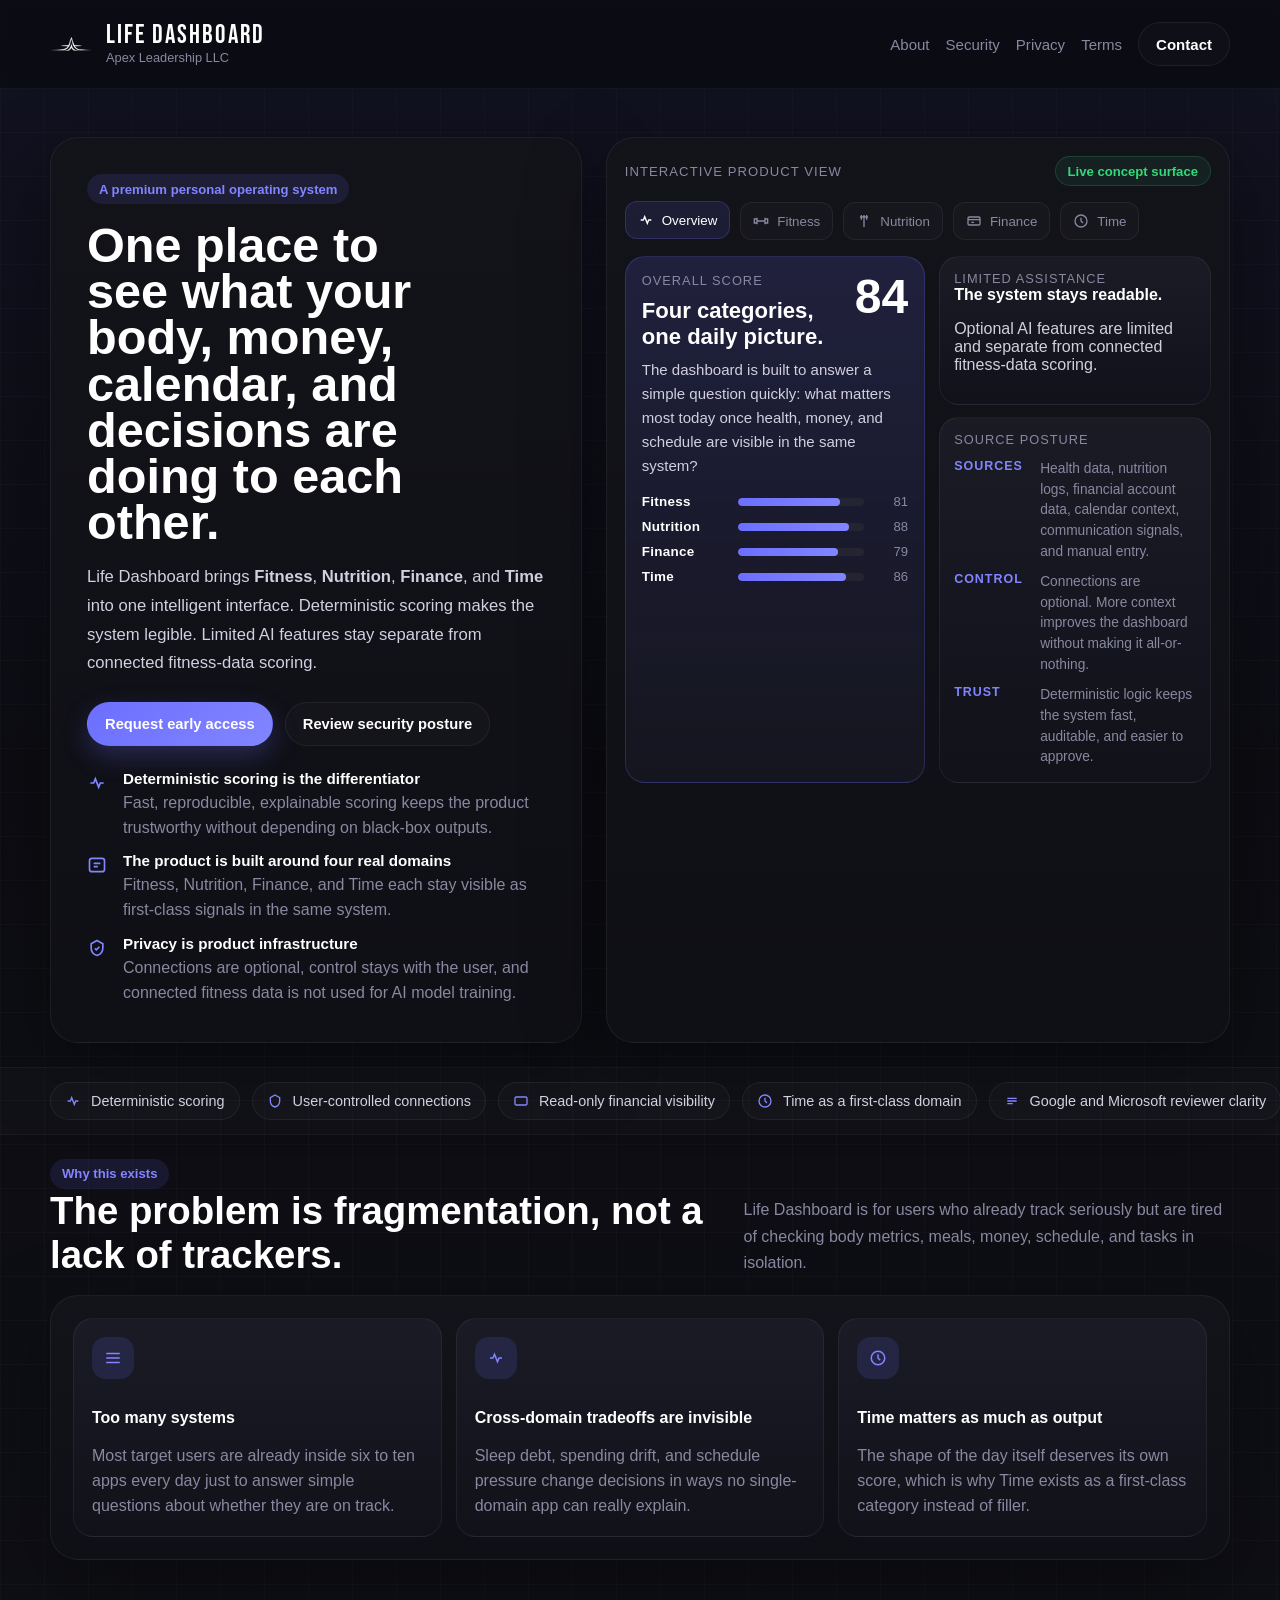
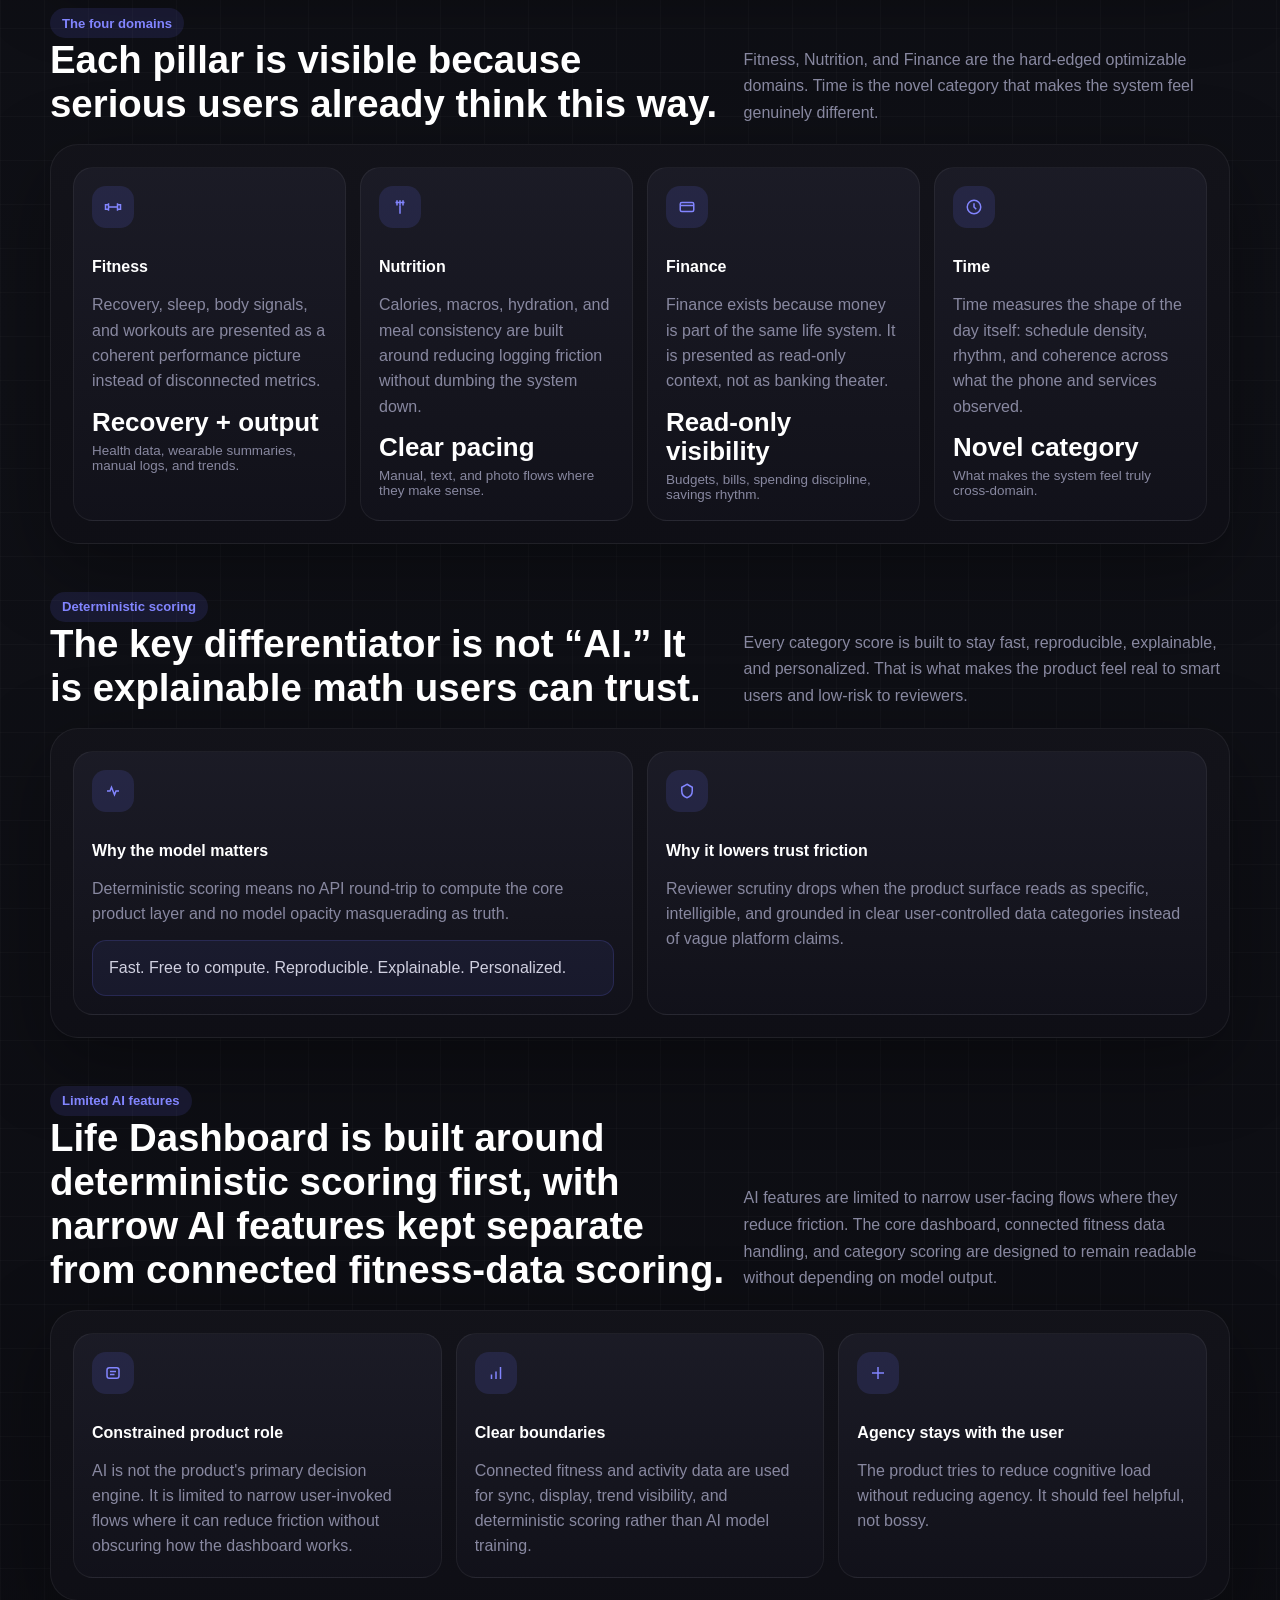
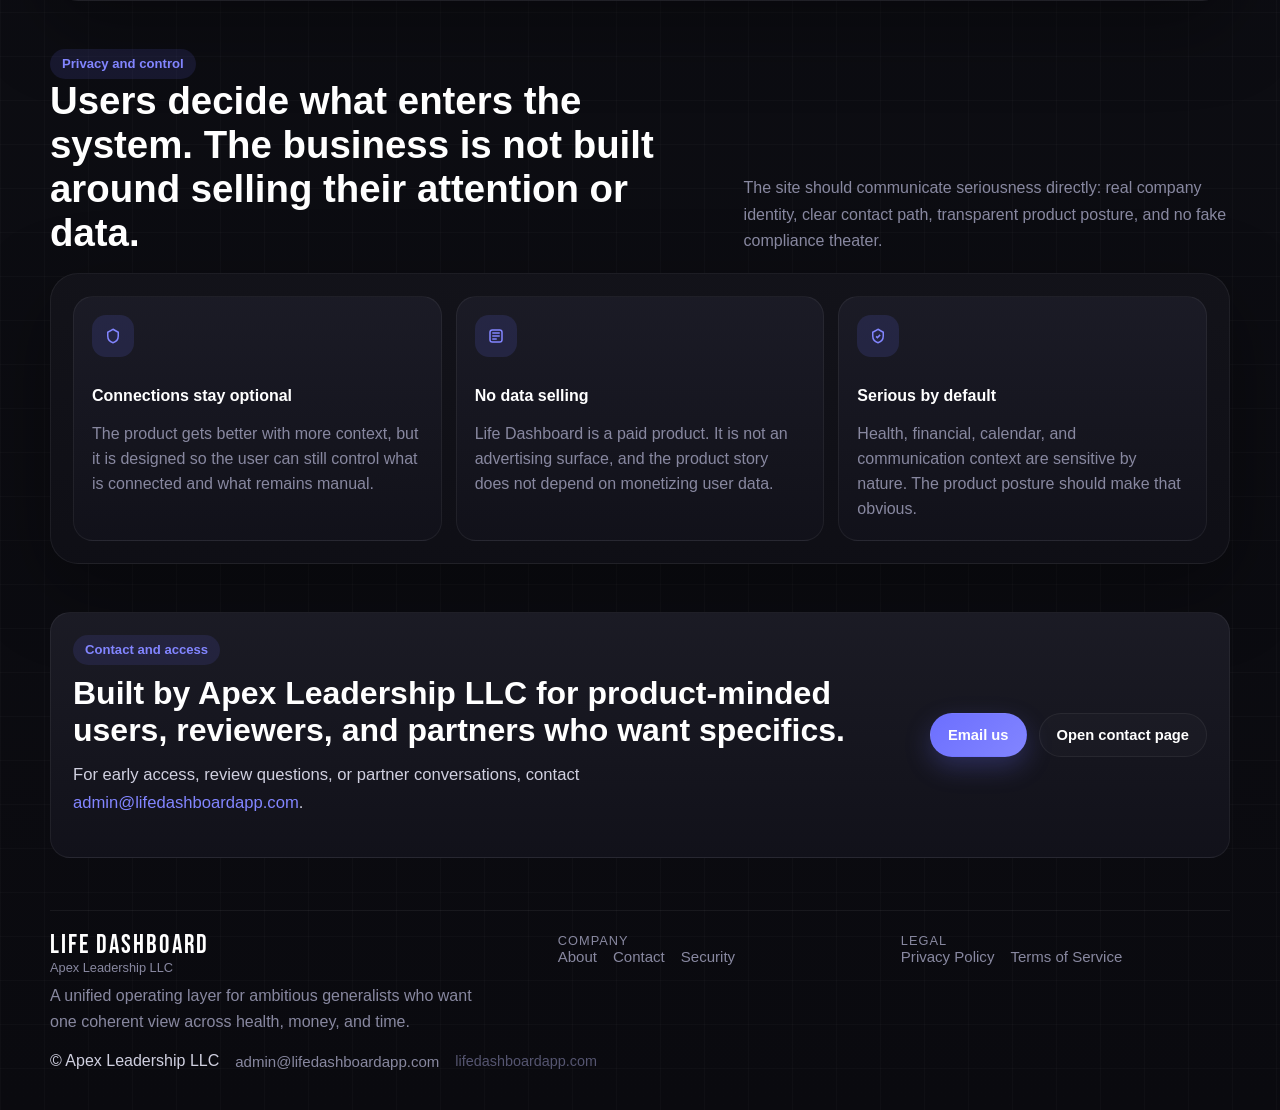
==== commit 58d95725: "Clarify limited AI use for connected fitness data" ====
--- a/index.html
+++ b/index.html
@@ -6,7 +6,7 @@
   <title>Life Dashboard | One intelligent view across fitness, nutrition, finance, and time</title>
   <meta
     name="description"
-    content="Life Dashboard unifies fitness, nutrition, finance, and time into one intelligent dashboard with deterministic scoring, careful AI, and user-controlled connections."
+    content="Life Dashboard unifies fitness, nutrition, finance, and time into one dashboard with deterministic scoring, limited AI features, and user-controlled connections."
   />
   <meta name="theme-color" content="#0A0A0F" />
   <link rel="icon" href="/Apex_App_Logo.png?v=20260425b" />
@@ -43,8 +43,8 @@
           <h1>One place to see what your body, money, calendar, and decisions are doing to each other.</h1>
           <p class="hero-lede">
             Life Dashboard brings <strong>Fitness</strong>, <strong>Nutrition</strong>, <strong>Finance</strong>, and
-            <strong>Time</strong> into one intelligent interface. Deterministic scoring makes the system legible. The
-            assistant adds context when users ask for it.
+            <strong>Time</strong> into one intelligent interface. Deterministic scoring makes the system legible. Limited
+            AI features stay separate from connected fitness-data scoring.
           </p>
           <div class="hero-actions">
             <a class="button primary" href="mailto:admin@lifedashboardapp.com?subject=Life%20Dashboard%20early%20access">Request early access</a>
@@ -55,7 +55,7 @@
               <svg viewBox="0 0 24 24" fill="none" stroke-width="2"><path d="M4 12h4l2-5 4 10 2-5h4"/></svg>
               <div>
                 <strong>Deterministic scoring is the differentiator</strong>
-                <span>Fast, reproducible, explainable scoring makes the product trustworthy before AI ever speaks.</span>
+                <span>Fast, reproducible, explainable scoring keeps the product trustworthy without depending on black-box outputs.</span>
               </div>
             </div>
             <div class="hero-point">
@@ -69,7 +69,7 @@
               <svg viewBox="0 0 24 24" fill="none" stroke-width="2"><path d="M12 3l7 4v5c0 4.5-2.7 7.7-7 9-4.3-1.3-7-4.5-7-9V7l7-4z"/><path d="M9.5 12.5l1.7 1.7 3.7-3.7"/></svg>
               <div>
                 <strong>Privacy is product infrastructure</strong>
-                <span>Connections are optional, control stays with the user, and the business is not built around selling data.</span>
+                <span>Connections are optional, control stays with the user, and connected fitness data is not used for AI model training.</span>
               </div>
             </div>
           </div>
@@ -143,9 +143,9 @@
 
             <div class="stage-side">
               <div class="stat-card">
-                <div class="panel-kicker" id="side-kicker">Context-aware assistant</div>
+                <div class="panel-kicker" id="side-kicker">Limited assistance</div>
                 <strong id="side-title">The system stays readable.</strong>
-                <p id="side-copy">AI can summarize tradeoffs when the user asks, but it is not pretending to be the scoring engine.</p>
+                <p id="side-copy">Optional AI features are limited and separate from connected fitness-data scoring.</p>
               </div>
               <div class="detail-card">
                 <div class="panel-kicker">Source posture</div>
@@ -313,12 +313,12 @@
       <div class="wrap">
         <div class="section-head">
           <div>
-            <span class="eyebrow">AI, used carefully</span>
-            <h2>The assistant exists to reduce friction and synthesize context, not to become the product’s substitute for clarity.</h2>
+            <span class="eyebrow">Limited AI features</span>
+            <h2>Life Dashboard is built around deterministic scoring first, with narrow AI features kept separate from connected fitness-data scoring.</h2>
           </div>
           <p>
-            Life Dashboard uses AI where it earns its place: parsing messy inputs, answering context-aware questions, and
-            helping users move faster when the problem is ambiguity rather than calculation.
+            AI features are limited to narrow user-facing flows where they reduce friction. The core dashboard, connected
+            fitness data handling, and category scoring are designed to remain readable without depending on model output.
           </p>
         </div>
         <div class="panel three-col">
@@ -326,15 +326,15 @@
             <div class="icon-head">
               <svg viewBox="0 0 24 24" fill="none" stroke-width="2"><path d="M8 10h8M8 14h6"/><rect x="4" y="5" width="16" height="14" rx="3"/></svg>
             </div>
-            <h3>Context-aware assistant</h3>
-            <p>The chatbot can answer questions about food, workouts, schedule pressure, and priorities because the data lives in one system.</p>
+            <h3>Constrained product role</h3>
+            <p>AI is not the product's primary decision engine. It is limited to narrow user-invoked flows where it can reduce friction without obscuring how the dashboard works.</p>
           </article>
           <article class="proof-card">
             <div class="icon-head">
               <svg viewBox="0 0 24 24" fill="none" stroke-width="2"><path d="M12 20V10"/><path d="M18 20V4"/><path d="M6 20v-6"/></svg>
             </div>
             <h3>Clear boundaries</h3>
-            <p>AI is not there to hallucinate the score or generate empty motivation. It is there for synthesis and friction reduction where deterministic logic is weaker.</p>
+            <p>Connected fitness and activity data are used for sync, display, trend visibility, and deterministic scoring rather than AI model training.</p>
           </article>
           <article class="proof-card">
             <div class="icon-head">
@@ -452,9 +452,9 @@
           ["Finance", 79],
           ["Time", 86]
         ],
-        sideKicker: "Context-aware assistant",
+        sideKicker: "Limited assistance",
         sideTitle: "The system stays readable.",
-        sideCopy: "AI can summarize tradeoffs when the user asks, but it is not pretending to be the scoring engine.",
+        sideCopy: "Optional AI features are limited and separate from connected fitness-data scoring.",
         signals: [
           ["Sources", "Health data, nutrition logs, financial account data, calendar context, communication signals, and manual entry."],
           ["Control", "Connections are optional. More context improves the dashboard without making it all-or-nothing."],
@@ -492,9 +492,9 @@
           ["Hydration", 78],
           ["Consistency", 92]
         ],
-        sideKicker: "AI posture",
+        sideKicker: "Product posture",
         sideTitle: "Useful for parsing, not for pretending.",
-        sideCopy: "Photo and text input are where AI can earn its place. Targets and scoring stay formula-driven.",
+        sideCopy: "Manual text and photo flows can reduce logging friction. Targets and scoring stay formula-driven.",
         signals: [
           ["Inputs", "Manual entry, text parsing, photo parsing, saved meals, and structured edits."],
           ["Targets", "Real formulas and baselines, not black-box nutrition advice."],
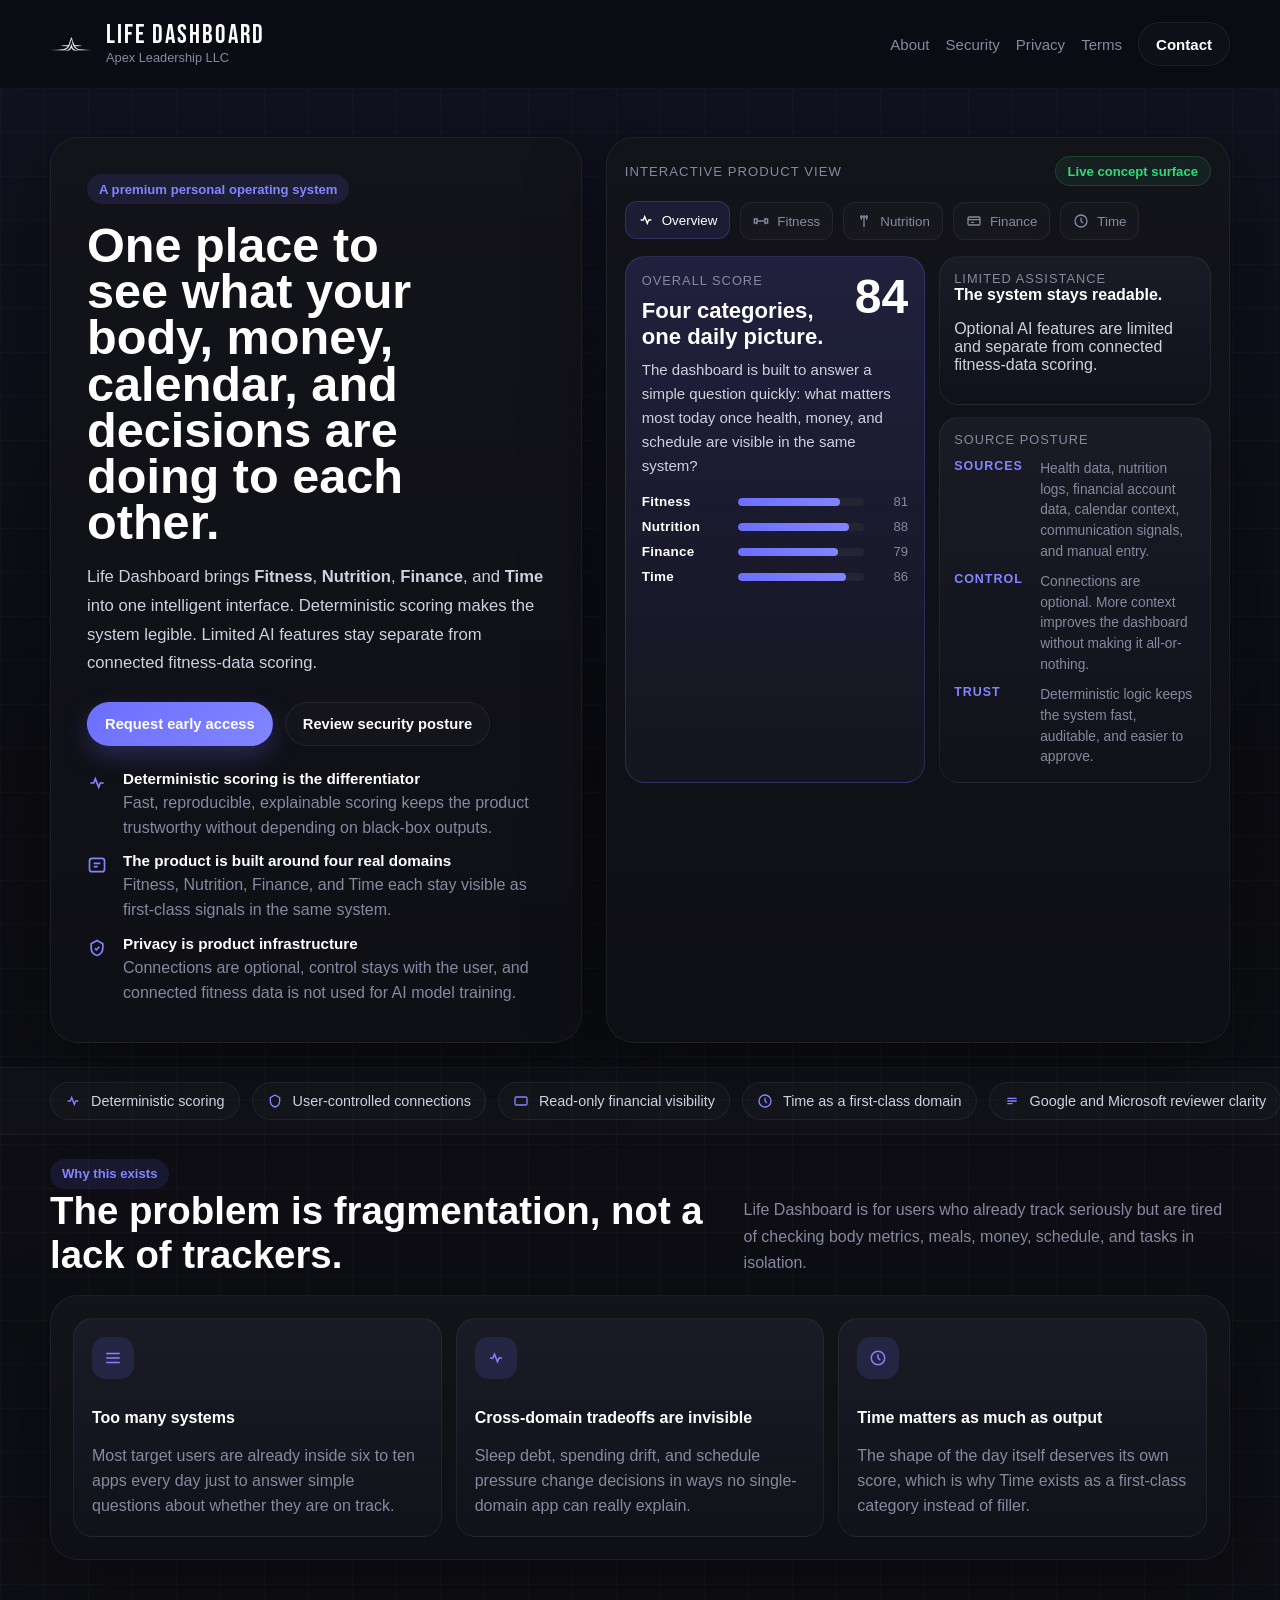
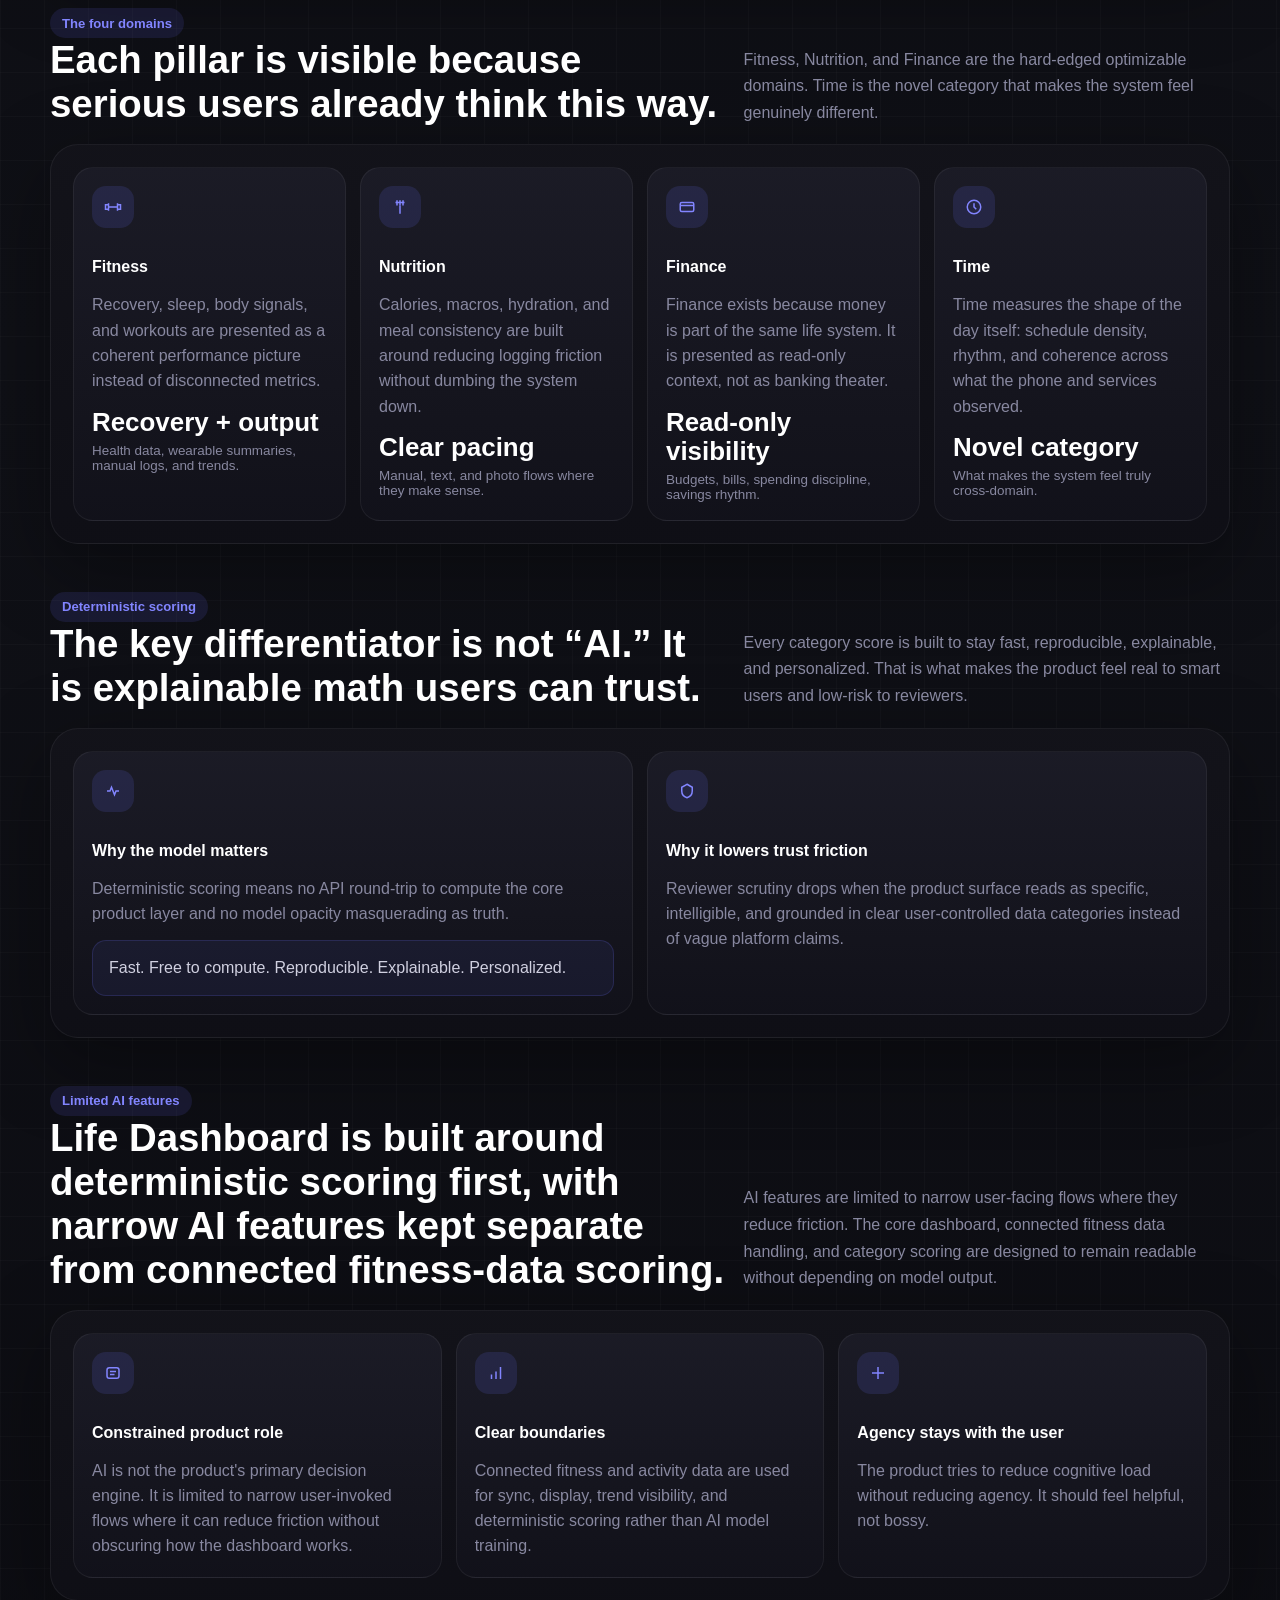
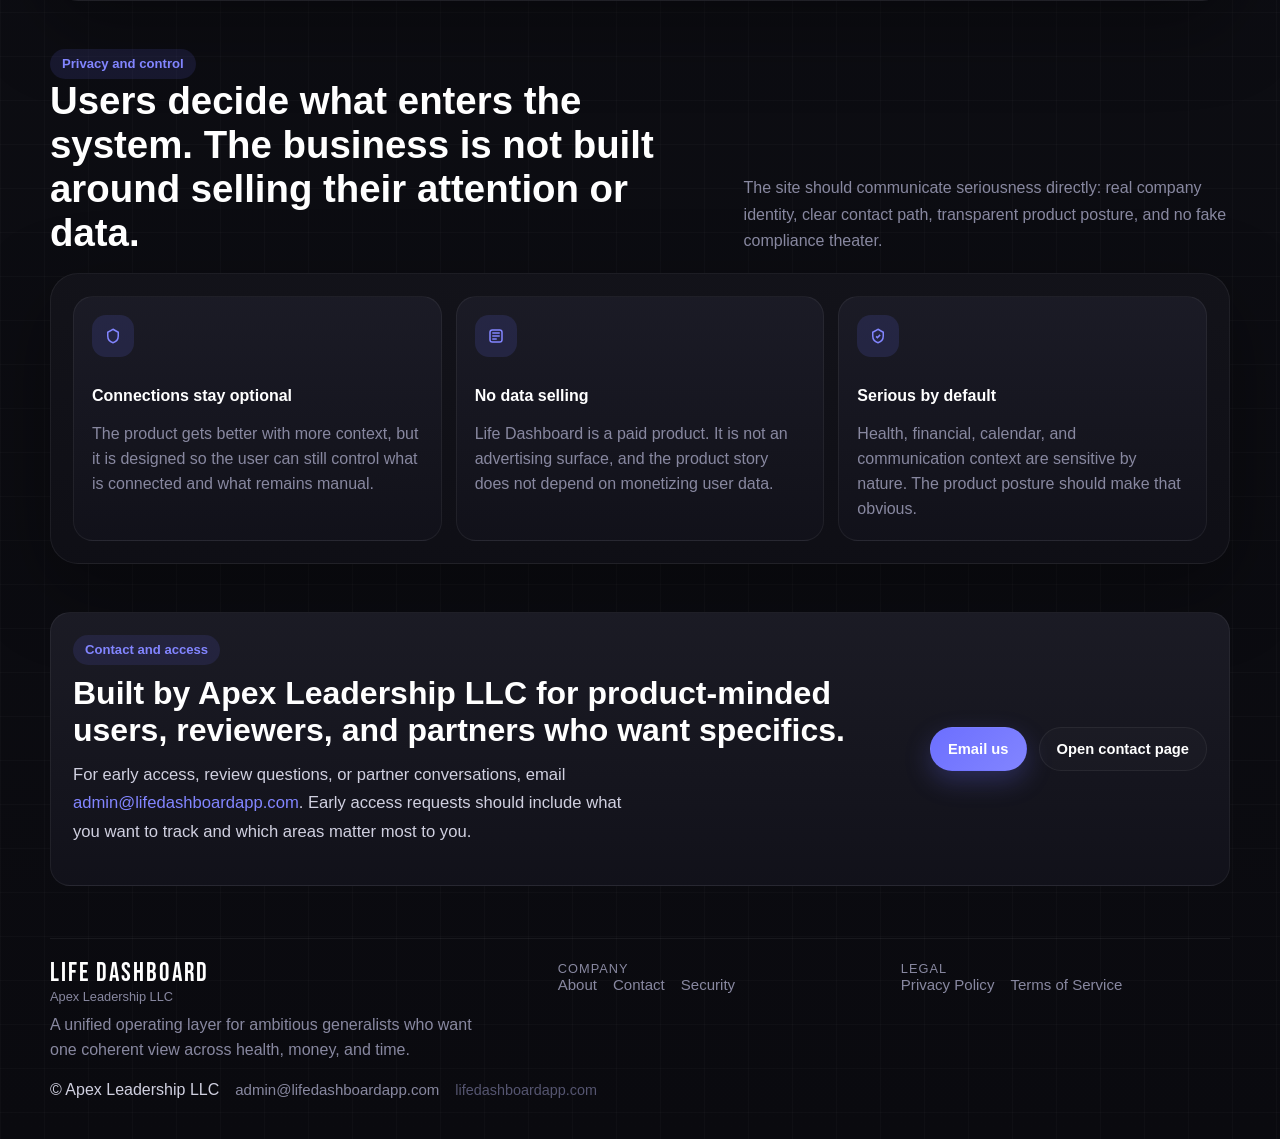
==== commit deb87cbc: "Make website access CTAs more actionable" ====
--- a/index.html
+++ b/index.html
@@ -47,7 +47,7 @@
             AI features stay separate from connected fitness-data scoring.
           </p>
           <div class="hero-actions">
-            <a class="button primary" href="mailto:admin@lifedashboardapp.com?subject=Life%20Dashboard%20early%20access">Request early access</a>
+            <a class="button primary" href="mailto:admin@lifedashboardapp.com?subject=Life%20Dashboard%20Early%20Access%20Request&body=Hi%20Apex%20Leadership%20LLC%2C%0D%0A%0D%0AI%27d%20like%20early%20access%20to%20Life%20Dashboard.%0D%0A%0D%0AName%3A%20%0D%0AWhat%20I%20want%20to%20use%20it%20for%3A%20%0D%0AWhich%20areas%20matter%20most%20to%20me%20(Fitness%2C%20Nutrition%2C%20Finance%2C%20Time)%3A%20%0D%0AAny%20specific%20connections%20I%20care%20about%3A%20%0D%0A%0D%0AThanks%21">Request early access</a>
             <a class="button secondary" href="/security">Review security posture</a>
           </div>
           <div class="hero-points">
@@ -391,12 +391,13 @@
           <span class="eyebrow">Contact and access</span>
           <h2>Built by Apex Leadership LLC for product-minded users, reviewers, and partners who want specifics.</h2>
           <p class="hero-lede" style="margin-top:12px;max-width:60ch">
-            For early access, review questions, or partner conversations, contact
+            For early access, review questions, or partner conversations, email
             <a class="text-link" href="mailto:admin@lifedashboardapp.com">admin@lifedashboardapp.com</a>.
+            Early access requests should include what you want to track and which areas matter most to you.
           </p>
         </div>
         <div class="hero-actions" style="margin-top:0">
-          <a class="button primary" href="mailto:admin@lifedashboardapp.com?subject=Life%20Dashboard%20website%20inquiry">Email us</a>
+          <a class="button primary" href="mailto:admin@lifedashboardapp.com?subject=Life%20Dashboard%20Access%20or%20Partnership%20Inquiry&body=Hi%20Apex%20Leadership%20LLC%2C%0D%0A%0D%0AI%27m%20reaching%20out%20about%20Life%20Dashboard.%0D%0A%0D%0AName%3A%20%0D%0AReason%20for%20contacting%20you%3A%20%0D%0ACompany%20or%20organization%20(if%20relevant)%3A%20%0D%0AAnything%20helpful%20to%20know%3A%20%0D%0A%0D%0AThanks%21">Email us</a>
           <a class="button secondary" href="/contact">Open contact page</a>
         </div>
       </div>
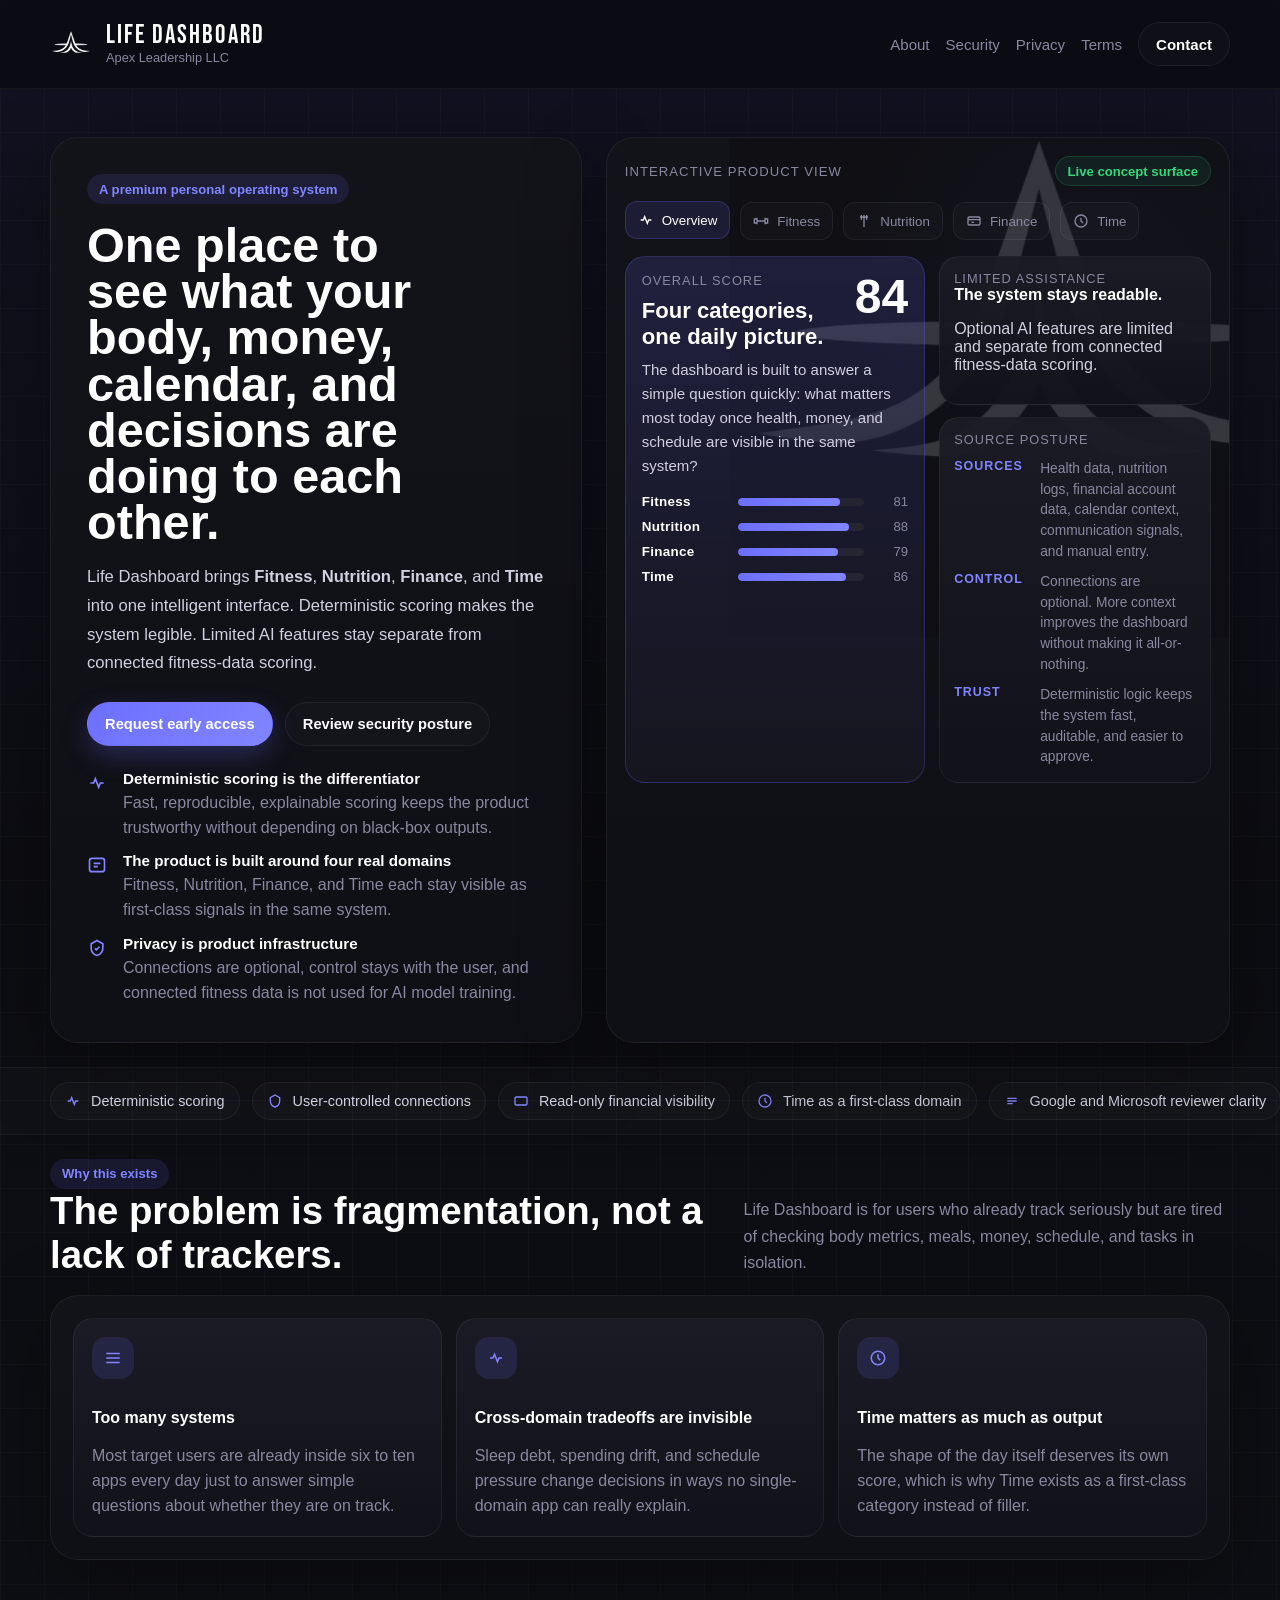
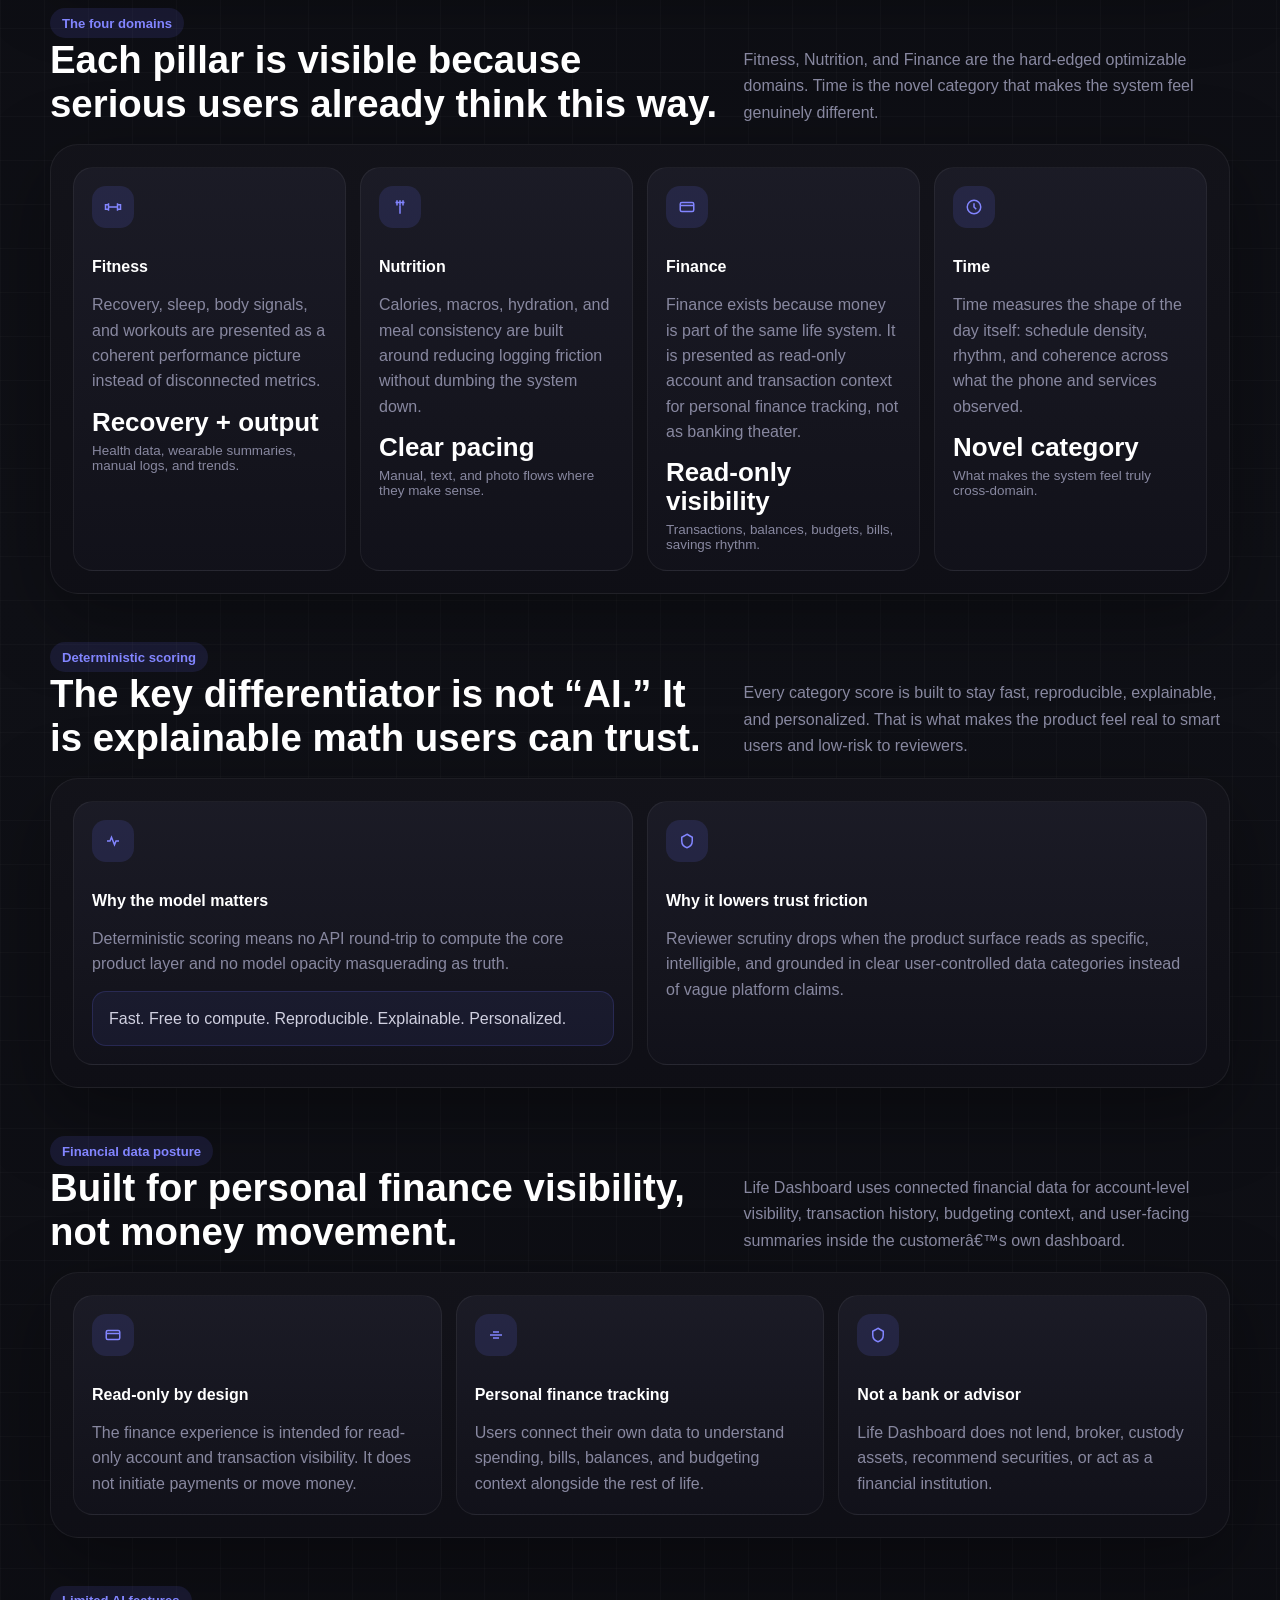
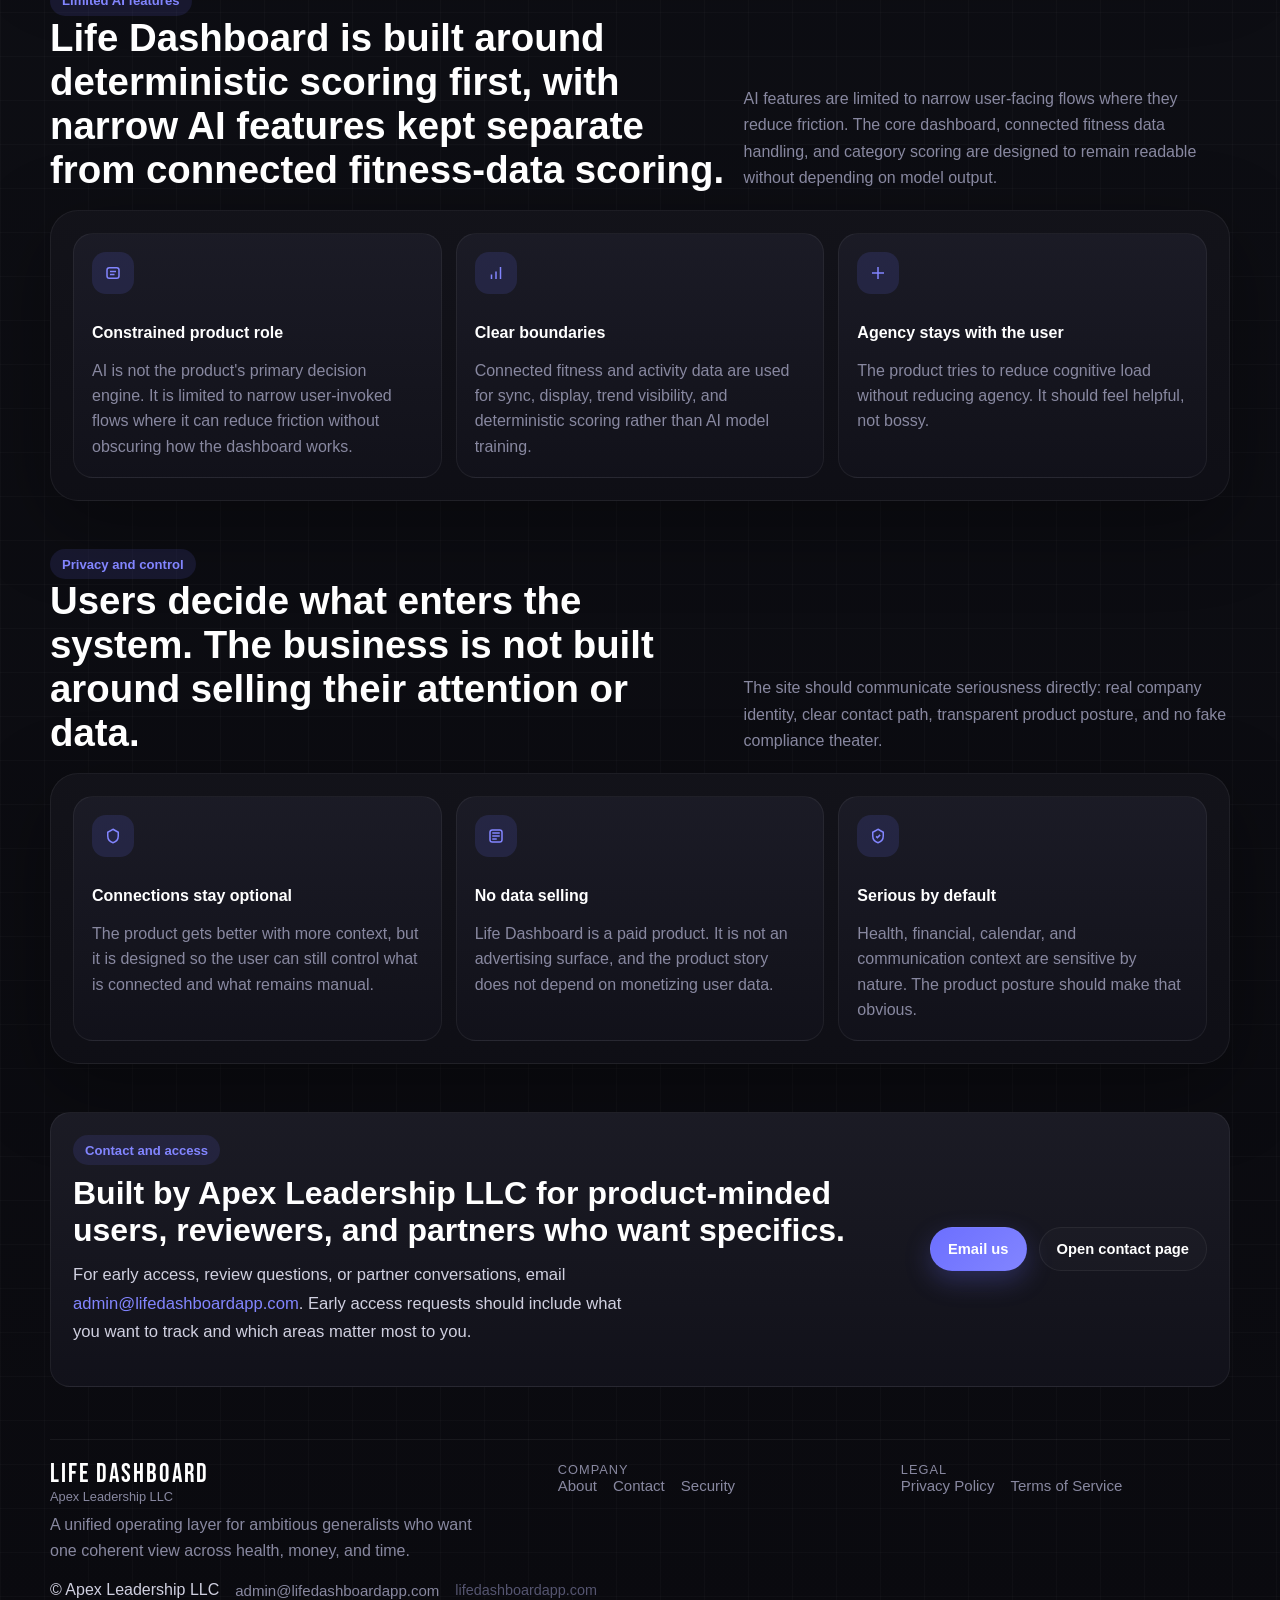
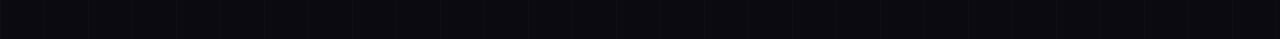
==== commit 6e531bec: "Tighten website posture for Plaid review" ====
--- a/index.html
+++ b/index.html
@@ -9,7 +9,7 @@
     content="Life Dashboard unifies fitness, nutrition, finance, and time into one dashboard with deterministic scoring, limited AI features, and user-controlled connections."
   />
   <meta name="theme-color" content="#0A0A0F" />
-  <link rel="icon" href="/Apex_App_Logo.png?v=20260425b" />
+  <link rel="icon" href="/Logo_background.png?v=20260428" />
   <link rel="preconnect" href="https://fonts.googleapis.com">
   <link rel="preconnect" href="https://fonts.gstatic.com" crossorigin>
   <link href="https://fonts.googleapis.com/css2?family=Bebas+Neue&family=Rajdhani:wght@500;600;700&display=swap" rel="stylesheet">
@@ -19,7 +19,7 @@
   <header class="topbar">
     <div class="topbar-inner">
       <a class="brand" href="/">
-        <img src="/Apex_App_Logo.png?v=20260425b" alt="Life Dashboard logo" />
+        <img src="/Logo_transparent.png?v=20260428" alt="Life Dashboard logo" />
         <div class="brand-copy">
           <span class="brand-mark">Life Dashboard</span>
           <span class="brand-sub">Apex Leadership LLC</span>
@@ -260,9 +260,9 @@
               <svg viewBox="0 0 24 24" fill="none" stroke-width="2"><rect x="3" y="6" width="18" height="12" rx="2"/><path d="M3 10h18"/></svg>
             </div>
             <h3>Finance</h3>
-            <p>Finance exists because money is part of the same life system. It is presented as read-only context, not as banking theater.</p>
+            <p>Finance exists because money is part of the same life system. It is presented as read-only account and transaction context for personal finance tracking, not as banking theater.</p>
             <span class="metric-stat">Read-only visibility</span>
-            <span class="metric-hint">Budgets, bills, spending discipline, savings rhythm.</span>
+            <span class="metric-hint">Transactions, balances, budgets, bills, savings rhythm.</span>
           </article>
           <article class="proof-card">
             <div class="icon-head">
@@ -304,6 +304,44 @@
             </div>
             <h3>Why it lowers trust friction</h3>
             <p>Reviewer scrutiny drops when the product surface reads as specific, intelligible, and grounded in clear user-controlled data categories instead of vague platform claims.</p>
+          </article>
+        </div>
+      </div>
+    </section>
+
+    <section class="section">
+      <div class="wrap">
+        <div class="section-head">
+          <div>
+            <span class="eyebrow">Financial data posture</span>
+            <h2>Built for personal finance visibility, not money movement.</h2>
+          </div>
+          <p>
+            Life Dashboard uses connected financial data for account-level visibility, transaction history, budgeting
+            context, and user-facing summaries inside the customerâ€™s own dashboard.
+          </p>
+        </div>
+        <div class="panel three-col">
+          <article class="proof-card">
+            <div class="icon-head">
+              <svg viewBox="0 0 24 24" fill="none" stroke-width="2"><rect x="3" y="6" width="18" height="12" rx="2"/><path d="M3 10h18"/></svg>
+            </div>
+            <h3>Read-only by design</h3>
+            <p>The finance experience is intended for read-only account and transaction visibility. It does not initiate payments or move money.</p>
+          </article>
+          <article class="proof-card">
+            <div class="icon-head">
+              <svg viewBox="0 0 24 24" fill="none" stroke-width="2"><path d="M4 12h16"/><path d="M8 8h8"/><path d="M8 16h8"/></svg>
+            </div>
+            <h3>Personal finance tracking</h3>
+            <p>Users connect their own data to understand spending, bills, balances, and budgeting context alongside the rest of life.</p>
+          </article>
+          <article class="proof-card">
+            <div class="icon-head">
+              <svg viewBox="0 0 24 24" fill="none" stroke-width="2"><path d="M12 3l7 4v5c0 4.5-2.7 7.7-7 9-4.3-1.3-7-4.5-7-9V7l7-4z"/></svg>
+            </div>
+            <h3>Not a bank or advisor</h3>
+            <p>Life Dashboard does not lend, broker, custody assets, recommend securities, or act as a financial institution.</p>
           </article>
         </div>
       </div>
@@ -506,7 +544,7 @@
         kicker: "Finance",
         title: "Read-only financial context that belongs in the same dashboard as everything else.",
         score: "79",
-        copy: "Finance exists because money changes real decisions. The product is designed to show spending pressure, bills, and savings behavior without trying to act like a bank or advisor.",
+        copy: "Finance exists because money changes real decisions. The product is designed to show read-only transactions, balances, bills, and savings behavior without trying to act like a bank or advisor.",
         bars: [
           ["Budget", 73],
           ["Bills", 84],
@@ -515,9 +553,9 @@
         ],
         sideKicker: "Reviewer clarity",
         sideTitle: "A clear read-only story.",
-        sideCopy: "This is where specificity matters. The site should make it obvious that financial visibility is for decision quality, not money movement.",
+        sideCopy: "This is where specificity matters. The site should make it obvious that financial visibility is for personal finance tracking and decision quality, not money movement.",
         signals: [
-          ["Data", "Read-only financial account context for transactions, balances, and budget visibility."],
+          ["Data", "Read-only financial account and transaction context for balances, spending, and budget visibility."],
           ["Posture", "Not a bank. Not a broker. Not a financial advisor."],
           ["Role", "The category helps users understand what money is doing to the rest of the week."]
         ]
--- a/styles.css
+++ b/styles.css
@@ -275,6 +275,27 @@
 .hero-stage {
   padding: 18px;
   overflow: hidden;
+  position: relative;
+}
+
+.hero-stage::before {
+  content: "";
+  position: absolute;
+  inset: 0;
+  background-image:
+    radial-gradient(circle at 78% 18%, rgba(108, 111, 255, 0.24), transparent 28%),
+    linear-gradient(180deg, rgba(255, 255, 255, 0.02), transparent 40%),
+    url("/Logo_background.png?v=20260428");
+  background-repeat: no-repeat, no-repeat, no-repeat;
+  background-size: auto, auto, 620px auto;
+  background-position: 0 0, 0 0, right -120px top -120px;
+  opacity: 0.16;
+  pointer-events: none;
+}
+
+.hero-stage > * {
+  position: relative;
+  z-index: 1;
 }
 
 .stage-top {
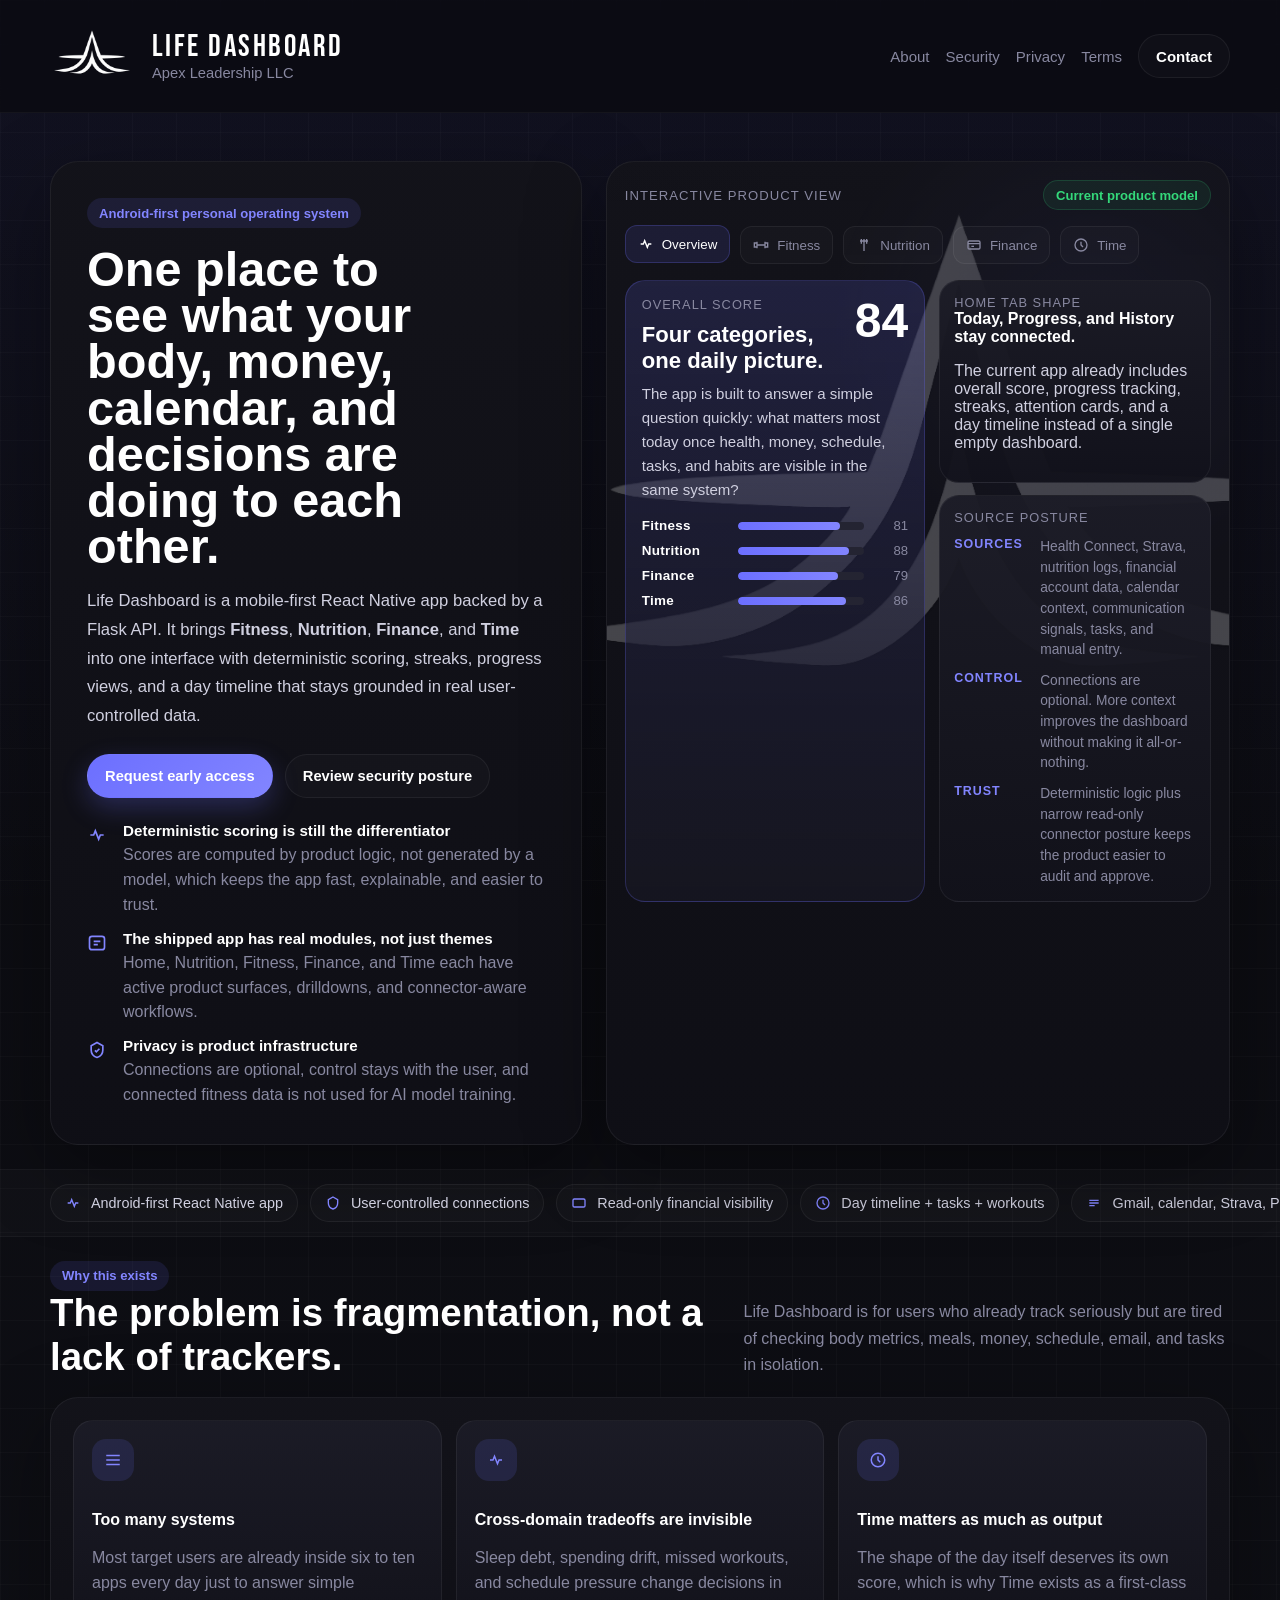
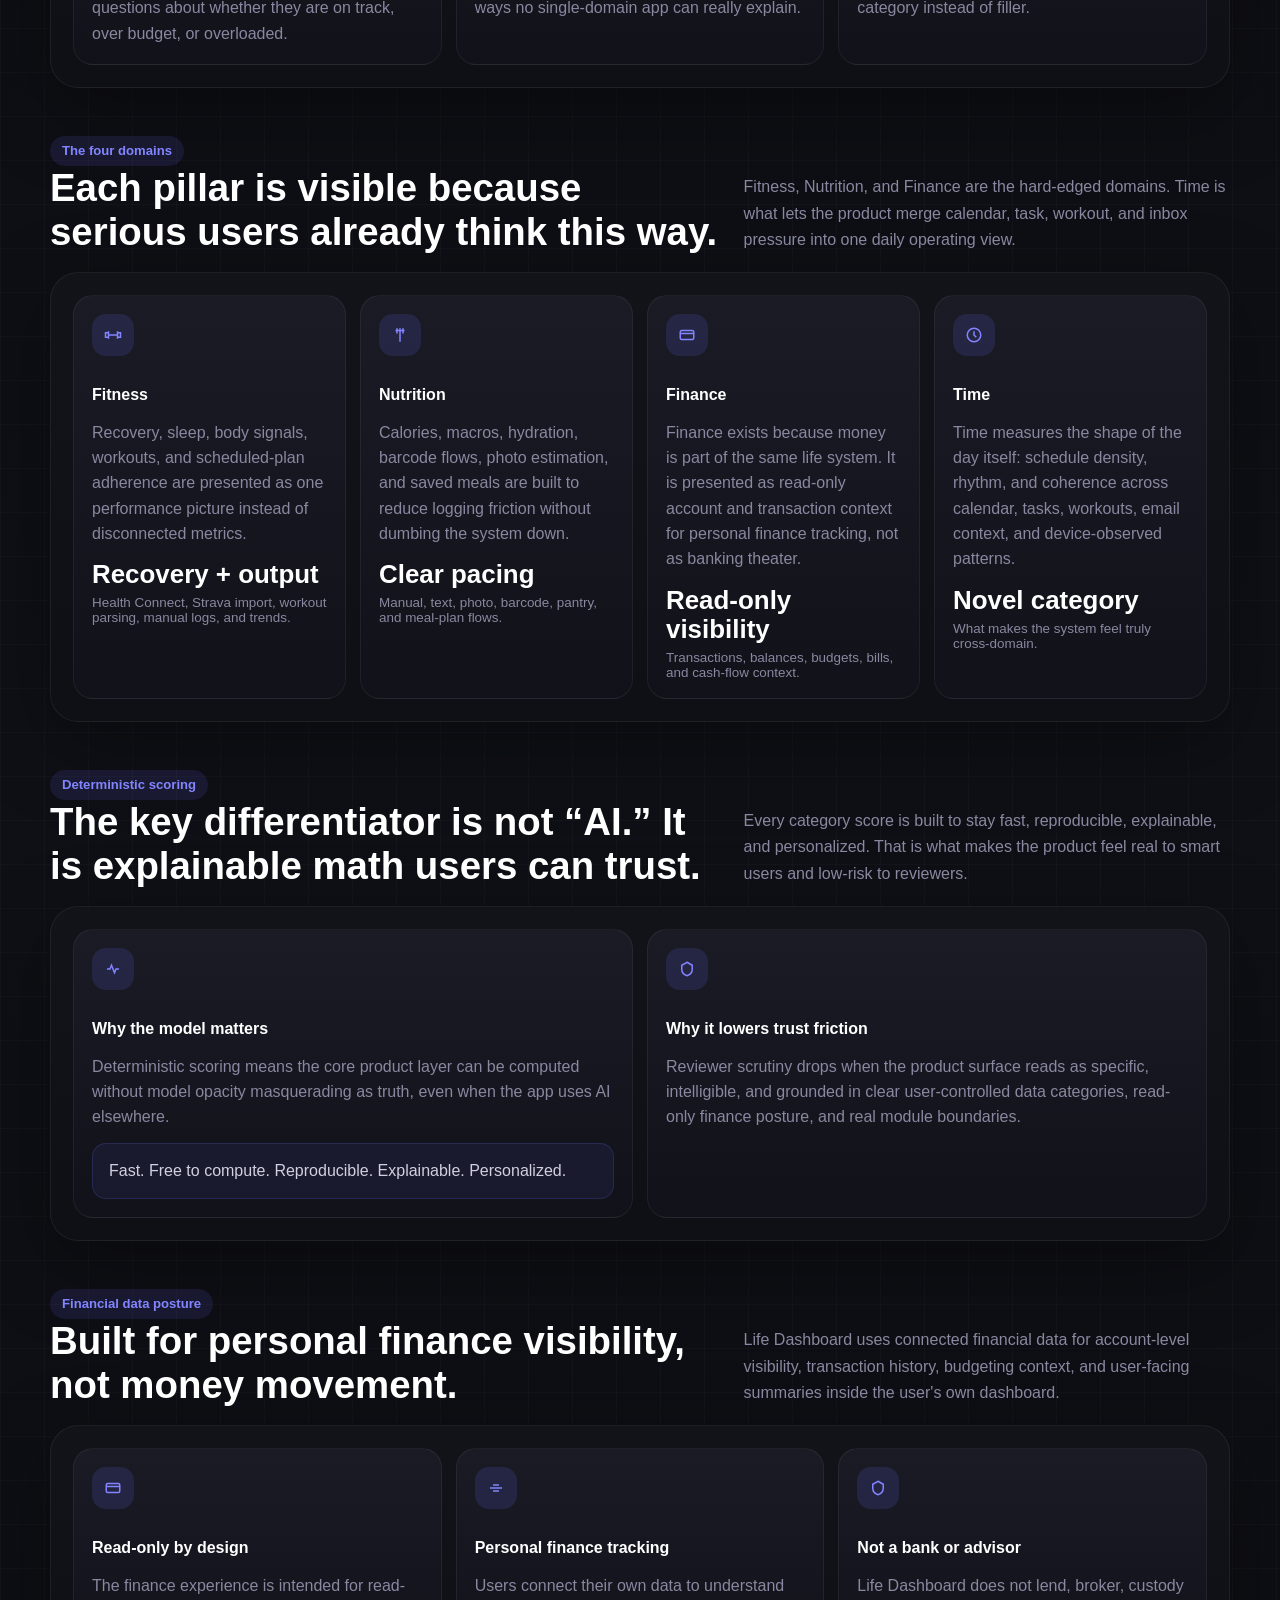
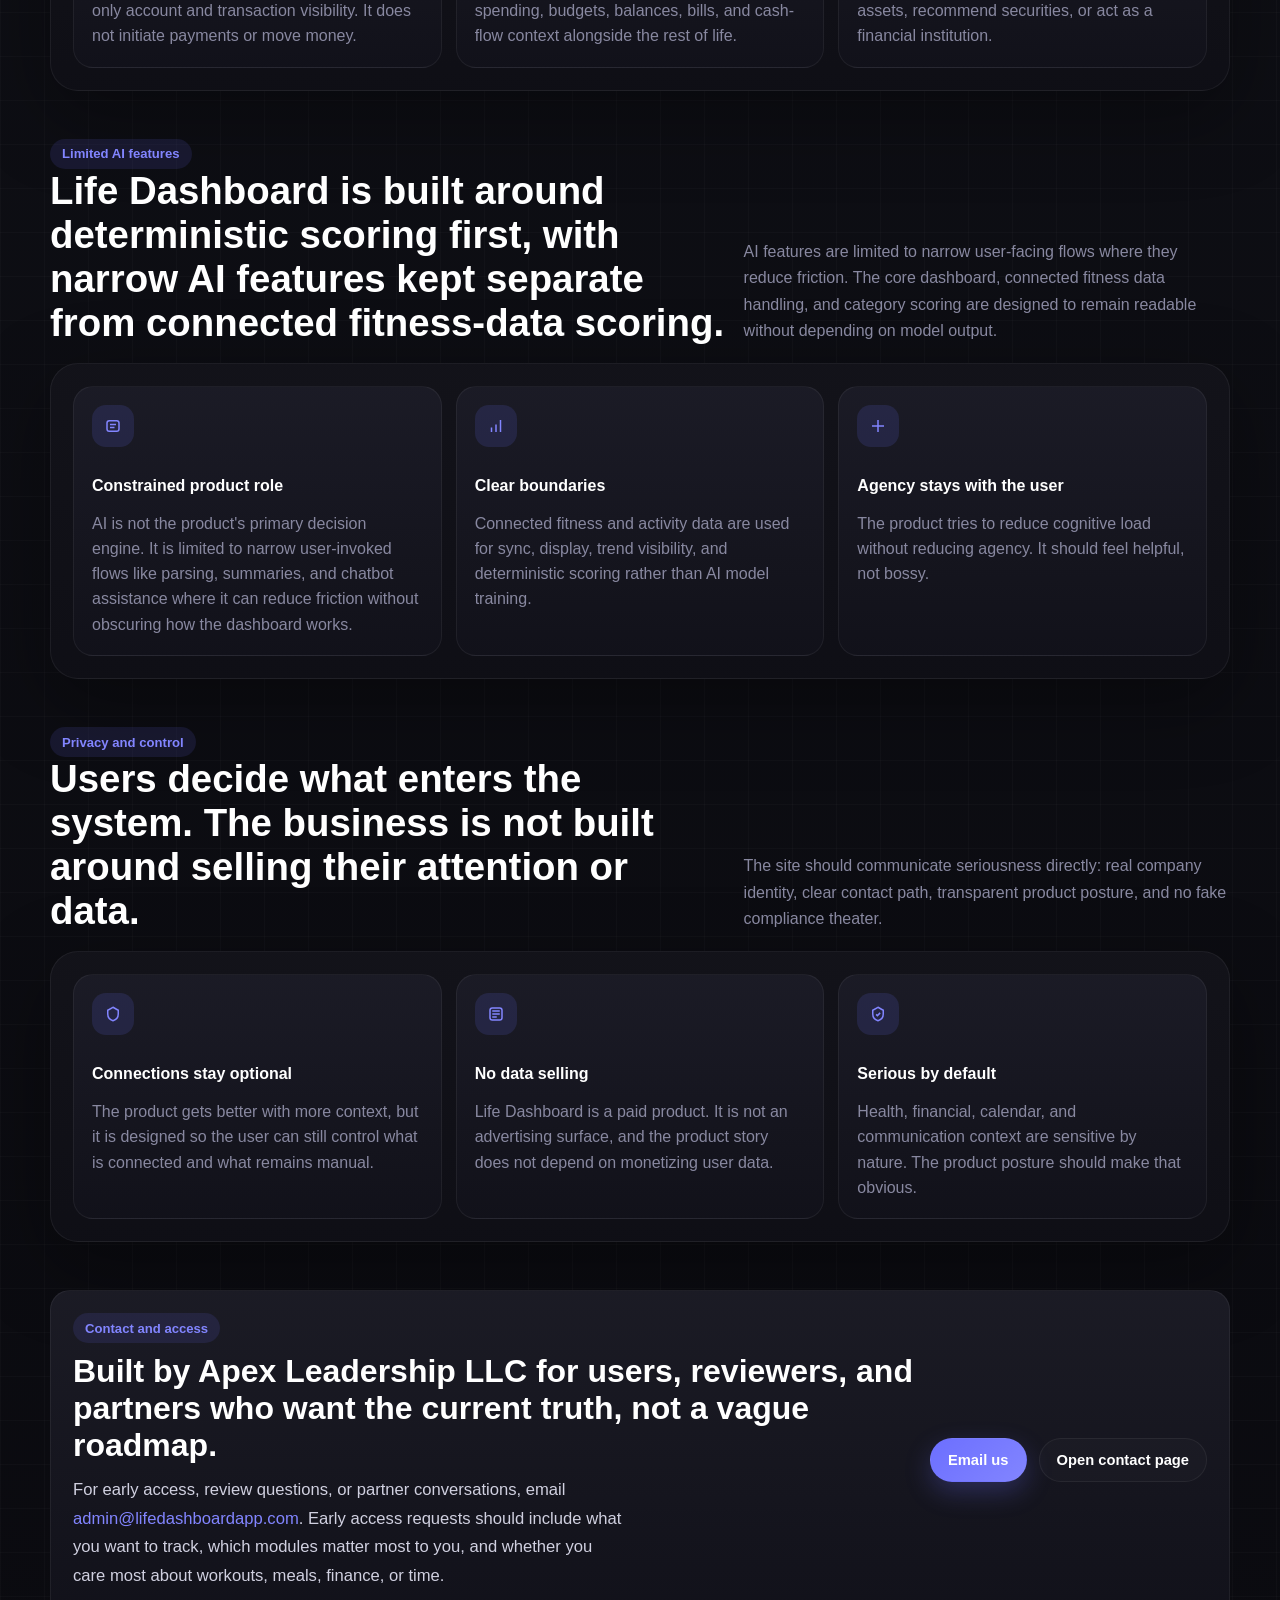
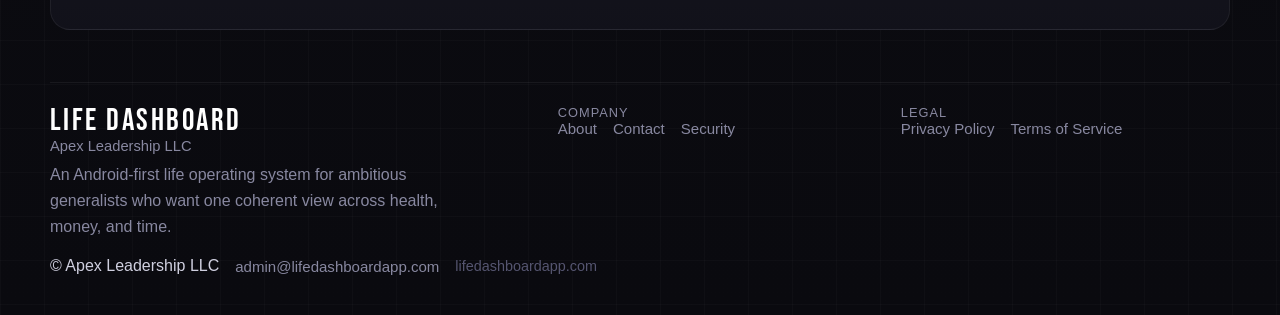
==== commit bad3c74c: "Sync website copy with current product state" ====
--- a/index.html
+++ b/index.html
@@ -3,10 +3,10 @@
 <head>
   <meta charset="UTF-8" />
   <meta name="viewport" content="width=device-width, initial-scale=1.0" />
-  <title>Life Dashboard | One intelligent view across fitness, nutrition, finance, and time</title>
+  <title>Life Dashboard | Android-first life operating system across fitness, nutrition, finance, and time</title>
   <meta
     name="description"
-    content="Life Dashboard unifies fitness, nutrition, finance, and time into one dashboard with deterministic scoring, limited AI features, and user-controlled connections."
+    content="Life Dashboard is an Android-first personal operating system with deterministic scoring across fitness, nutrition, finance, and time, plus user-controlled connections and limited AI features."
   />
   <meta name="theme-color" content="#0A0A0F" />
   <link rel="icon" href="/Logo_background.png?v=20260428" />
@@ -39,12 +39,12 @@
     <section class="hero">
       <div class="wrap hero-shell">
         <div class="hero-copy">
-          <span class="eyebrow">A premium personal operating system</span>
+          <span class="eyebrow">Android-first personal operating system</span>
           <h1>One place to see what your body, money, calendar, and decisions are doing to each other.</h1>
           <p class="hero-lede">
-            Life Dashboard brings <strong>Fitness</strong>, <strong>Nutrition</strong>, <strong>Finance</strong>, and
-            <strong>Time</strong> into one intelligent interface. Deterministic scoring makes the system legible. Limited
-            AI features stay separate from connected fitness-data scoring.
+            Life Dashboard is a mobile-first React Native app backed by a Flask API. It brings
+            <strong>Fitness</strong>, <strong>Nutrition</strong>, <strong>Finance</strong>, and <strong>Time</strong>
+            into one interface with deterministic scoring, streaks, progress views, and a day timeline that stays grounded in real user-controlled data.
           </p>
           <div class="hero-actions">
             <a class="button primary" href="mailto:admin@lifedashboardapp.com?subject=Life%20Dashboard%20Early%20Access%20Request&body=Hi%20Apex%20Leadership%20LLC%2C%0D%0A%0D%0AI%27d%20like%20early%20access%20to%20Life%20Dashboard.%0D%0A%0D%0AName%3A%20%0D%0AWhat%20I%20want%20to%20use%20it%20for%3A%20%0D%0AWhich%20areas%20matter%20most%20to%20me%20(Fitness%2C%20Nutrition%2C%20Finance%2C%20Time)%3A%20%0D%0AAny%20specific%20connections%20I%20care%20about%3A%20%0D%0A%0D%0AThanks%21">Request early access</a>
@@ -54,15 +54,15 @@
             <div class="hero-point">
               <svg viewBox="0 0 24 24" fill="none" stroke-width="2"><path d="M4 12h4l2-5 4 10 2-5h4"/></svg>
               <div>
-                <strong>Deterministic scoring is the differentiator</strong>
-                <span>Fast, reproducible, explainable scoring keeps the product trustworthy without depending on black-box outputs.</span>
+                <strong>Deterministic scoring is still the differentiator</strong>
+                <span>Scores are computed by product logic, not generated by a model, which keeps the app fast, explainable, and easier to trust.</span>
               </div>
             </div>
             <div class="hero-point">
               <svg viewBox="0 0 24 24" fill="none" stroke-width="2"><rect x="3" y="4" width="18" height="16" rx="3"/><path d="M8 10h8M8 14h5"/></svg>
               <div>
-                <strong>The product is built around four real domains</strong>
-                <span>Fitness, Nutrition, Finance, and Time each stay visible as first-class signals in the same system.</span>
+                <strong>The shipped app has real modules, not just themes</strong>
+                <span>Home, Nutrition, Fitness, Finance, and Time each have active product surfaces, drilldowns, and connector-aware workflows.</span>
               </div>
             </div>
             <div class="hero-point">
@@ -78,7 +78,7 @@
         <div class="hero-stage">
           <div class="stage-top">
             <div class="stage-label">Interactive product view</div>
-            <div class="stage-status">Live concept surface</div>
+            <div class="stage-status">Current product model</div>
           </div>
 
           <div class="stage-tabs" role="tablist" aria-label="Product domains">
@@ -114,8 +114,8 @@
                 <div class="overall-number" id="stage-score">84</div>
               </div>
               <div class="stage-card-copy" id="stage-copy">
-                The dashboard is built to answer a simple question quickly: what matters most today once health, money,
-                and schedule are visible in the same system?
+                The app is built to answer a simple question quickly: what matters most today once health, money,
+                schedule, tasks, and habits are visible in the same system?
               </div>
               <div class="bar-group" id="stage-bars">
                 <div class="bar-row">
@@ -143,16 +143,16 @@
 
             <div class="stage-side">
               <div class="stat-card">
-                <div class="panel-kicker" id="side-kicker">Limited assistance</div>
-                <strong id="side-title">The system stays readable.</strong>
-                <p id="side-copy">Optional AI features are limited and separate from connected fitness-data scoring.</p>
+                <div class="panel-kicker" id="side-kicker">Home tab shape</div>
+                <strong id="side-title">Today, Progress, and History stay connected.</strong>
+                <p id="side-copy">The current app already includes overall score, progress tracking, streaks, attention cards, and a day timeline instead of a single empty dashboard.</p>
               </div>
               <div class="detail-card">
                 <div class="panel-kicker">Source posture</div>
                 <div class="signal-stack" id="signal-stack">
                   <div class="signal-row">
                     <strong>Sources</strong>
-                    <span>Health data, nutrition logs, financial account data, calendar context, communication signals, and manual entry.</span>
+                    <span>Health Connect, Strava, nutrition logs, financial account data, calendar context, communication signals, tasks, and manual entry.</span>
                   </div>
                   <div class="signal-row">
                     <strong>Control</strong>
@@ -160,7 +160,7 @@
                   </div>
                   <div class="signal-row">
                     <strong>Trust</strong>
-                    <span>Deterministic logic keeps the system fast, auditable, and easier to approve.</span>
+                    <span>Deterministic logic plus narrow read-only connector posture keeps the product easier to audit and approve.</span>
                   </div>
                 </div>
               </div>
@@ -173,11 +173,11 @@
     <section class="proof-band" aria-label="Trust signals">
       <div class="wrap">
         <div class="proof-track">
-          <div class="proof-pill"><svg viewBox="0 0 24 24" fill="none" stroke-width="2"><path d="M4 12h4l2-5 4 10 2-5h4"/></svg>Deterministic scoring</div>
+          <div class="proof-pill"><svg viewBox="0 0 24 24" fill="none" stroke-width="2"><path d="M4 12h4l2-5 4 10 2-5h4"/></svg>Android-first React Native app</div>
           <div class="proof-pill"><svg viewBox="0 0 24 24" fill="none" stroke-width="2"><path d="M12 3l7 4v5c0 4.5-2.7 7.7-7 9-4.3-1.3-7-4.5-7-9V7l7-4z"/></svg>User-controlled connections</div>
           <div class="proof-pill"><svg viewBox="0 0 24 24" fill="none" stroke-width="2"><rect x="3" y="6" width="18" height="12" rx="2"/></svg>Read-only financial visibility</div>
-          <div class="proof-pill"><svg viewBox="0 0 24 24" fill="none" stroke-width="2"><path d="M12 7v5l3 3"/><circle cx="12" cy="12" r="9"/></svg>Time as a first-class domain</div>
-          <div class="proof-pill"><svg viewBox="0 0 24 24" fill="none" stroke-width="2"><path d="M5 8h14M5 12h14M5 16h8"/></svg>Google and Microsoft reviewer clarity</div>
+          <div class="proof-pill"><svg viewBox="0 0 24 24" fill="none" stroke-width="2"><path d="M12 7v5l3 3"/><circle cx="12" cy="12" r="9"/></svg>Day timeline + tasks + workouts</div>
+          <div class="proof-pill"><svg viewBox="0 0 24 24" fill="none" stroke-width="2"><path d="M5 8h14M5 12h14M5 16h8"/></svg>Gmail, calendar, Strava, Plaid posture</div>
           <div class="proof-pill"><svg viewBox="0 0 24 24" fill="none" stroke-width="2"><path d="M12 3l7 4v5c0 4.5-2.7 7.7-7 9-4.3-1.3-7-4.5-7-9V7l7-4z"/></svg>No data selling</div>
           <div class="proof-pill"><svg viewBox="0 0 24 24" fill="none" stroke-width="2"><path d="M4 12h4l2-5 4 10 2-5h4"/></svg>Deterministic scoring</div>
           <div class="proof-pill"><svg viewBox="0 0 24 24" fill="none" stroke-width="2"><path d="M12 3l7 4v5c0 4.5-2.7 7.7-7 9-4.3-1.3-7-4.5-7-9V7l7-4z"/></svg>User-controlled connections</div>
@@ -195,7 +195,7 @@
           </div>
           <p>
             Life Dashboard is for users who already track seriously but are tired of checking body metrics, meals, money,
-            schedule, and tasks in isolation.
+            schedule, email, and tasks in isolation.
           </p>
         </div>
         <div class="panel three-col">
@@ -204,14 +204,14 @@
               <svg viewBox="0 0 24 24" fill="none" stroke-width="2"><path d="M3 6h18M3 12h18M3 18h18"/></svg>
             </div>
             <h3>Too many systems</h3>
-            <p>Most target users are already inside six to ten apps every day just to answer simple questions about whether they are on track.</p>
+            <p>Most target users are already inside six to ten apps every day just to answer simple questions about whether they are on track, over budget, or overloaded.</p>
           </article>
           <article class="proof-card">
             <div class="icon-head">
               <svg viewBox="0 0 24 24" fill="none" stroke-width="2"><path d="M4 12h4l2-5 4 10 2-5h4"/></svg>
             </div>
             <h3>Cross-domain tradeoffs are invisible</h3>
-            <p>Sleep debt, spending drift, and schedule pressure change decisions in ways no single-domain app can really explain.</p>
+            <p>Sleep debt, spending drift, missed workouts, and schedule pressure change decisions in ways no single-domain app can really explain.</p>
           </article>
           <article class="proof-card">
             <div class="icon-head">
@@ -232,8 +232,8 @@
             <h2>Each pillar is visible because serious users already think this way.</h2>
           </div>
           <p>
-            Fitness, Nutrition, and Finance are the hard-edged optimizable domains. Time is the novel category that makes
-            the system feel genuinely different.
+            Fitness, Nutrition, and Finance are the hard-edged domains. Time is what lets the product merge calendar,
+            task, workout, and inbox pressure into one daily operating view.
           </p>
         </div>
         <div class="panel four-col">
@@ -242,18 +242,18 @@
               <svg viewBox="0 0 24 24" fill="none" stroke-width="2"><path d="M6 7v10M18 7v10M2 9v6h4V9zm16 0v6h4V9zM6 12h12"/></svg>
             </div>
             <h3>Fitness</h3>
-            <p>Recovery, sleep, body signals, and workouts are presented as a coherent performance picture instead of disconnected metrics.</p>
+            <p>Recovery, sleep, body signals, workouts, and scheduled-plan adherence are presented as one performance picture instead of disconnected metrics.</p>
             <span class="metric-stat">Recovery + output</span>
-            <span class="metric-hint">Health data, wearable summaries, manual logs, and trends.</span>
+            <span class="metric-hint">Health Connect, Strava import, workout parsing, manual logs, and trends.</span>
           </article>
           <article class="proof-card">
             <div class="icon-head">
               <svg viewBox="0 0 24 24" fill="none" stroke-width="2"><path d="M8 3v7M12 3v7M16 3v7"/><path d="M12 10v11"/><path d="M6 6h12"/></svg>
             </div>
             <h3>Nutrition</h3>
-            <p>Calories, macros, hydration, and meal consistency are built around reducing logging friction without dumbing the system down.</p>
+            <p>Calories, macros, hydration, barcode flows, photo estimation, and saved meals are built to reduce logging friction without dumbing the system down.</p>
             <span class="metric-stat">Clear pacing</span>
-            <span class="metric-hint">Manual, text, and photo flows where they make sense.</span>
+            <span class="metric-hint">Manual, text, photo, barcode, pantry, and meal-plan flows.</span>
           </article>
           <article class="proof-card">
             <div class="icon-head">
@@ -262,14 +262,14 @@
             <h3>Finance</h3>
             <p>Finance exists because money is part of the same life system. It is presented as read-only account and transaction context for personal finance tracking, not as banking theater.</p>
             <span class="metric-stat">Read-only visibility</span>
-            <span class="metric-hint">Transactions, balances, budgets, bills, savings rhythm.</span>
+            <span class="metric-hint">Transactions, balances, budgets, bills, and cash-flow context.</span>
           </article>
           <article class="proof-card">
             <div class="icon-head">
               <svg viewBox="0 0 24 24" fill="none" stroke-width="2"><circle cx="12" cy="12" r="9"/><path d="M12 7v5l3 3"/></svg>
             </div>
             <h3>Time</h3>
-            <p>Time measures the shape of the day itself: schedule density, rhythm, and coherence across what the phone and services observed.</p>
+            <p>Time measures the shape of the day itself: schedule density, rhythm, and coherence across calendar, tasks, workouts, email context, and device-observed patterns.</p>
             <span class="metric-stat">Novel category</span>
             <span class="metric-hint">What makes the system feel truly cross-domain.</span>
           </article>
@@ -295,7 +295,7 @@
               <svg viewBox="0 0 24 24" fill="none" stroke-width="2"><path d="M4 12h4l2-5 4 10 2-5h4"/></svg>
             </div>
             <h3>Why the model matters</h3>
-            <p>Deterministic scoring means no API round-trip to compute the core product layer and no model opacity masquerading as truth.</p>
+            <p>Deterministic scoring means the core product layer can be computed without model opacity masquerading as truth, even when the app uses AI elsewhere.</p>
             <div class="callout">Fast. Free to compute. Reproducible. Explainable. Personalized.</div>
           </article>
           <article class="proof-card">
@@ -303,7 +303,7 @@
               <svg viewBox="0 0 24 24" fill="none" stroke-width="2"><path d="M12 3l7 4v5c0 4.5-2.7 7.7-7 9-4.3-1.3-7-4.5-7-9V7l7-4z"/></svg>
             </div>
             <h3>Why it lowers trust friction</h3>
-            <p>Reviewer scrutiny drops when the product surface reads as specific, intelligible, and grounded in clear user-controlled data categories instead of vague platform claims.</p>
+            <p>Reviewer scrutiny drops when the product surface reads as specific, intelligible, and grounded in clear user-controlled data categories, read-only finance posture, and real module boundaries.</p>
           </article>
         </div>
       </div>
@@ -318,7 +318,7 @@
           </div>
           <p>
             Life Dashboard uses connected financial data for account-level visibility, transaction history, budgeting
-            context, and user-facing summaries inside the customerâ€™s own dashboard.
+            context, and user-facing summaries inside the user's own dashboard.
           </p>
         </div>
         <div class="panel three-col">
@@ -334,7 +334,7 @@
               <svg viewBox="0 0 24 24" fill="none" stroke-width="2"><path d="M4 12h16"/><path d="M8 8h8"/><path d="M8 16h8"/></svg>
             </div>
             <h3>Personal finance tracking</h3>
-            <p>Users connect their own data to understand spending, bills, balances, and budgeting context alongside the rest of life.</p>
+            <p>Users connect their own data to understand spending, budgets, balances, bills, and cash-flow context alongside the rest of life.</p>
           </article>
           <article class="proof-card">
             <div class="icon-head">
@@ -365,7 +365,7 @@
               <svg viewBox="0 0 24 24" fill="none" stroke-width="2"><path d="M8 10h8M8 14h6"/><rect x="4" y="5" width="16" height="14" rx="3"/></svg>
             </div>
             <h3>Constrained product role</h3>
-            <p>AI is not the product's primary decision engine. It is limited to narrow user-invoked flows where it can reduce friction without obscuring how the dashboard works.</p>
+            <p>AI is not the product's primary decision engine. It is limited to narrow user-invoked flows like parsing, summaries, and chatbot assistance where it can reduce friction without obscuring how the dashboard works.</p>
           </article>
           <article class="proof-card">
             <div class="icon-head">
@@ -427,11 +427,11 @@
       <div class="wrap cta-panel">
         <div>
           <span class="eyebrow">Contact and access</span>
-          <h2>Built by Apex Leadership LLC for product-minded users, reviewers, and partners who want specifics.</h2>
+          <h2>Built by Apex Leadership LLC for users, reviewers, and partners who want the current truth, not a vague roadmap.</h2>
           <p class="hero-lede" style="margin-top:12px;max-width:60ch">
             For early access, review questions, or partner conversations, email
             <a class="text-link" href="mailto:admin@lifedashboardapp.com">admin@lifedashboardapp.com</a>.
-            Early access requests should include what you want to track and which areas matter most to you.
+            Early access requests should include what you want to track, which modules matter most to you, and whether you care most about workouts, meals, finance, or time.
           </p>
         </div>
         <div class="hero-actions" style="margin-top:0">
@@ -451,7 +451,7 @@
             <span class="brand-sub">Apex Leadership LLC</span>
           </div>
           <p>
-            A unified operating layer for ambitious generalists who want one coherent view across health, money, and time.
+            An Android-first life operating system for ambitious generalists who want one coherent view across health, money, and time.
           </p>
         </div>
         <div>
@@ -471,7 +471,7 @@
         </div>
       </div>
       <div class="footer-links">
-        <span>© Apex Leadership LLC</span>
+        <span>&copy; Apex Leadership LLC</span>
         <a href="mailto:admin@lifedashboardapp.com">admin@lifedashboardapp.com</a>
         <span class="footer-note">lifedashboardapp.com</span>
       </div>
@@ -484,20 +484,20 @@
         kicker: "Overall Score",
         title: "Four categories, one daily picture.",
         score: "84",
-        copy: "The dashboard is built to answer a simple question quickly: what matters most today once health, money, and schedule are visible in the same system?",
+        copy: "The app is built to answer a simple question quickly: what matters most today once health, money, schedule, tasks, and habits are visible in the same system?",
         bars: [
           ["Fitness", 81],
           ["Nutrition", 88],
           ["Finance", 79],
           ["Time", 86]
         ],
-        sideKicker: "Limited assistance",
-        sideTitle: "The system stays readable.",
-        sideCopy: "Optional AI features are limited and separate from connected fitness-data scoring.",
+        sideKicker: "Home tab shape",
+        sideTitle: "Today, Progress, and History stay connected.",
+        sideCopy: "The current app already includes overall score, progress tracking, streaks, attention cards, and a day timeline instead of a single empty dashboard.",
         signals: [
-          ["Sources", "Health data, nutrition logs, financial account data, calendar context, communication signals, and manual entry."],
+          ["Sources", "Health Connect, Strava, nutrition logs, financial account data, calendar context, communication signals, tasks, and manual entry."],
           ["Control", "Connections are optional. More context improves the dashboard without making it all-or-nothing."],
-          ["Trust", "Deterministic logic keeps the system fast, auditable, and easier to approve."]
+          ["Trust", "Deterministic logic plus narrow read-only connector posture keeps the product easier to audit and approve."]
         ]
       },
       fitness: {
@@ -513,9 +513,9 @@
         ],
         sideKicker: "Connection posture",
         sideTitle: "Built to ingest, not impersonate.",
-        sideCopy: "The point is not to replace existing trackers. It is to make health signals finally add up in the same system.",
+        sideCopy: "The point is not to replace every tracker. It is to make body signals, workouts, and plan adherence finally add up in one system.",
         signals: [
-          ["Inputs", "Health data, activity signals, wearable summaries, and manual logs where available."],
+          ["Inputs", "Health Connect, Strava activity import, workout parser output, and manual logs where available."],
           ["History", "Trend visibility matters more than isolated PR moments."],
           ["Use case", "Users should be able to see whether the body is helping or constraining the day."]
         ]
@@ -533,9 +533,9 @@
         ],
         sideKicker: "Product posture",
         sideTitle: "Useful for parsing, not for pretending.",
-        sideCopy: "Manual text and photo flows can reduce logging friction. Targets and scoring stay formula-driven.",
+        sideCopy: "Manual text, photo, barcode, and saved-meal flows reduce logging friction while targets and scoring stay formula-driven.",
         signals: [
-          ["Inputs", "Manual entry, text parsing, photo parsing, saved meals, and structured edits."],
+          ["Inputs", "Manual entry, text parsing, photo parsing, barcode scan, saved meals, pantry, and structured edits."],
           ["Targets", "Real formulas and baselines, not black-box nutrition advice."],
           ["Benefit", "The category should feel easier to keep up with than traditional trackers."]
         ]
@@ -544,7 +544,7 @@
         kicker: "Finance",
         title: "Read-only financial context that belongs in the same dashboard as everything else.",
         score: "79",
-        copy: "Finance exists because money changes real decisions. The product is designed to show read-only transactions, balances, bills, and savings behavior without trying to act like a bank or advisor.",
+        copy: "Finance exists because money changes real decisions. The product is designed to show read-only transactions, balances, budgets, and bills without trying to act like a bank or advisor.",
         bars: [
           ["Budget", 73],
           ["Bills", 84],
@@ -555,7 +555,7 @@
         sideTitle: "A clear read-only story.",
         sideCopy: "This is where specificity matters. The site should make it obvious that financial visibility is for personal finance tracking and decision quality, not money movement.",
         signals: [
-          ["Data", "Read-only financial account and transaction context for balances, spending, and budget visibility."],
+          ["Data", "Read-only financial account and transaction context for balances, spending, budgets, and bill visibility."],
           ["Posture", "Not a bank. Not a broker. Not a financial advisor."],
           ["Role", "The category helps users understand what money is doing to the rest of the week."]
         ]
@@ -564,7 +564,7 @@
         kicker: "Time",
         title: "A first-class score for the shape of the day itself.",
         score: "86",
-        copy: "Time is the novel category. It measures day coherence, schedule density, and rhythm instead of forcing users to manually log another fake productivity ritual.",
+        copy: "Time is the novel category. It measures day coherence, schedule density, and rhythm across the day timeline instead of forcing users into another fake productivity ritual.",
         bars: [
           ["Rhythm", 89],
           ["Focus", 76],
@@ -573,9 +573,9 @@
         ],
         sideKicker: "Why it matters",
         sideTitle: "This is what makes the system feel new.",
-        sideCopy: "No finance app or meal tracker can really score the day itself. The Time category is where cross-domain context becomes a product, not just a feature list.",
+        sideCopy: "No finance app or meal tracker can really score the day itself. The Time category is where calendar, tasks, workouts, inbox signals, and patterns become a product instead of a feature list.",
         signals: [
-          ["Inputs", "Calendar context, communication signals, schedule shape, and passive day-context signals."],
+          ["Inputs", "Calendar context, communication signals, task state, scheduled workouts, and passive day-context signals."],
           ["Value", "The category helps explain why a day felt chaotic even when output looked decent."],
           ["Difference", "Time turns the system into more than a bundle of trackers."]
         ]
--- a/styles.css
+++ b/styles.css
@@ -75,7 +75,7 @@
 .topbar-inner {
   width: var(--wrap);
   margin: 0 auto;
-  min-height: 88px;
+  min-height: 112px;
   display: flex;
   align-items: center;
   justify-content: space-between;
@@ -85,13 +85,13 @@
 .brand {
   display: inline-flex;
   align-items: center;
-  gap: 14px;
+  gap: 18px;
   min-width: 0;
 }
 
 .brand img {
-  width: 42px;
-  height: 42px;
+  width: 84px;
+  height: 84px;
   object-fit: contain;
 }
 
@@ -103,14 +103,14 @@
 .brand-mark {
   color: var(--text);
   font-family: "Bebas Neue", "Rajdhani", sans-serif;
-  font-size: 1.6rem;
+  font-size: 1.95rem;
   line-height: 1;
   letter-spacing: 0.08em;
 }
 
 .brand-sub {
   color: var(--muted);
-  font-size: 0.8rem;
+  font-size: 0.92rem;
 }
 
 .nav-links,
@@ -285,11 +285,11 @@
   background-image:
     radial-gradient(circle at 78% 18%, rgba(108, 111, 255, 0.24), transparent 28%),
     linear-gradient(180deg, rgba(255, 255, 255, 0.02), transparent 40%),
-    url("/Logo_background.png?v=20260428");
+    url("/Logo_transparent.png?v=20260428");
   background-repeat: no-repeat, no-repeat, no-repeat;
-  background-size: auto, auto, 620px auto;
-  background-position: 0 0, 0 0, right -120px top -120px;
-  opacity: 0.16;
+  background-size: auto, auto, 880px auto;
+  background-position: 0 0, 0 0, right -170px top -120px;
+  opacity: 0.22;
   pointer-events: none;
 }
 
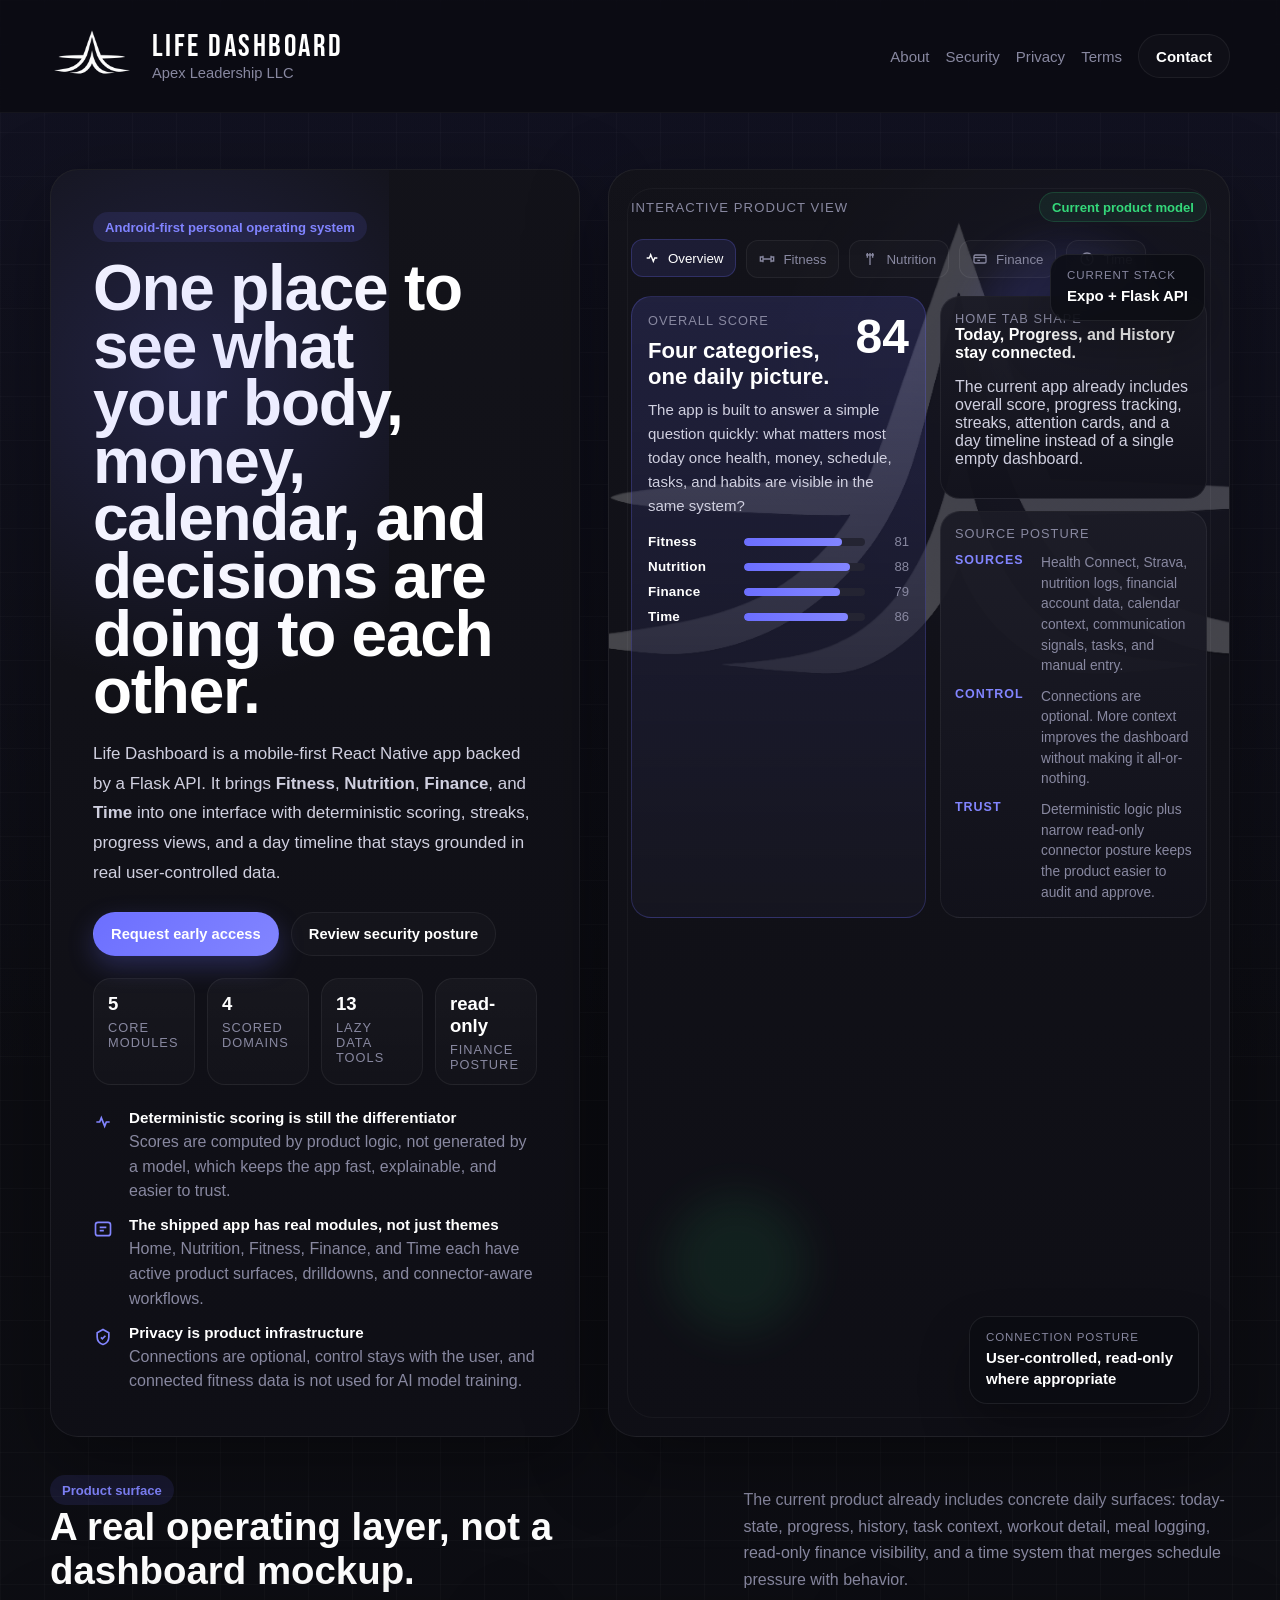
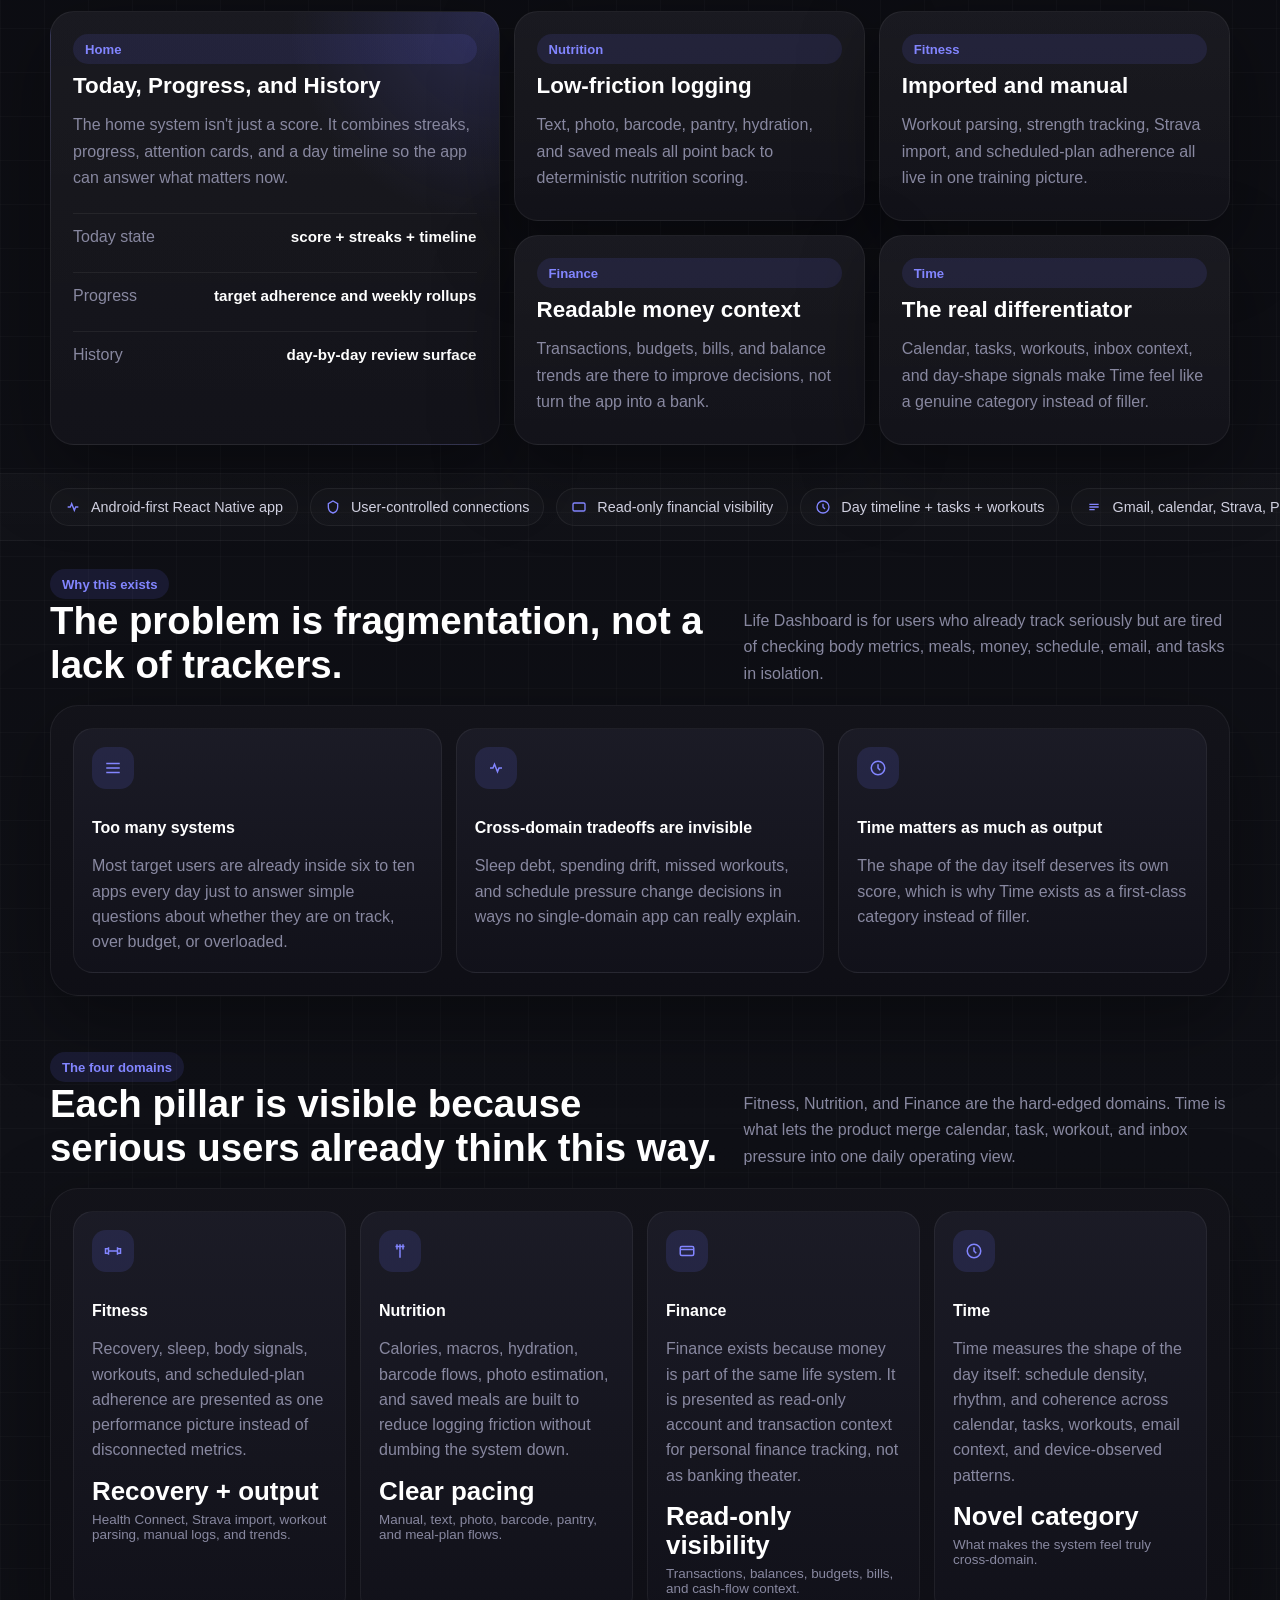
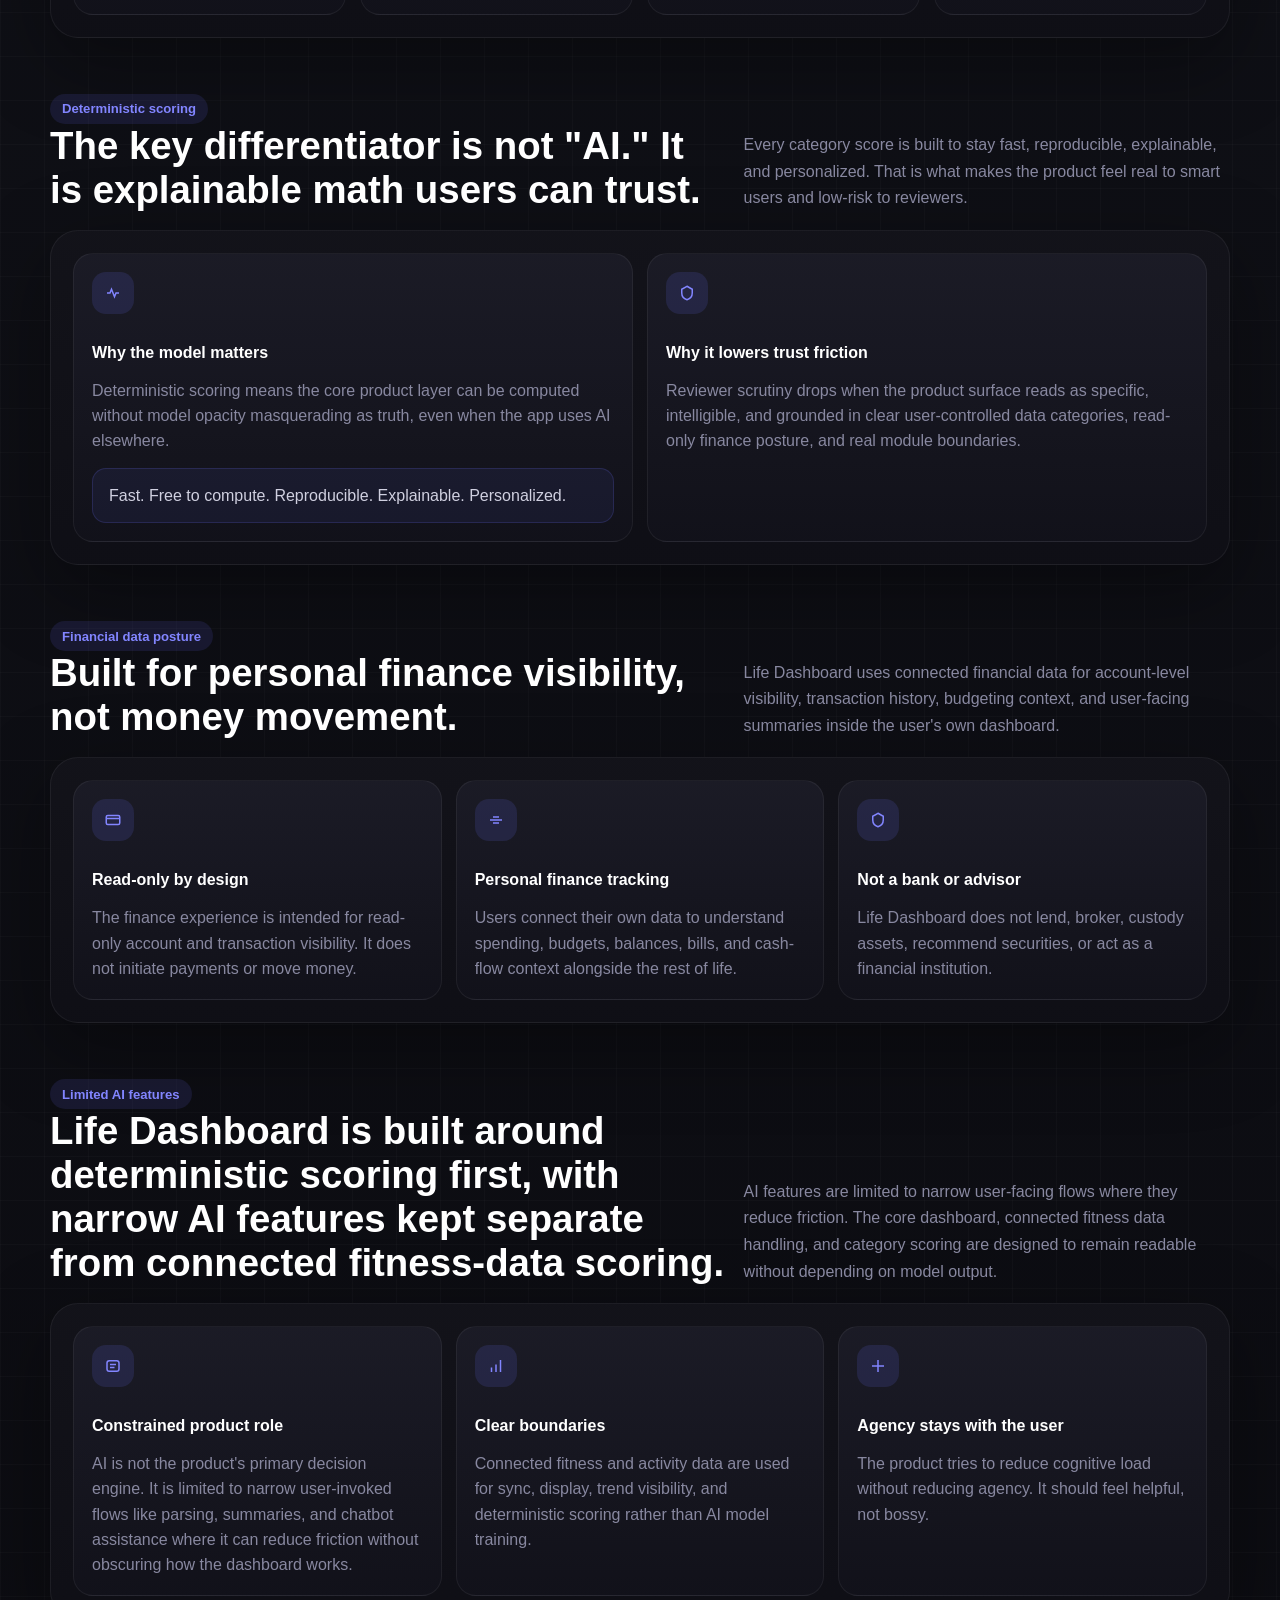
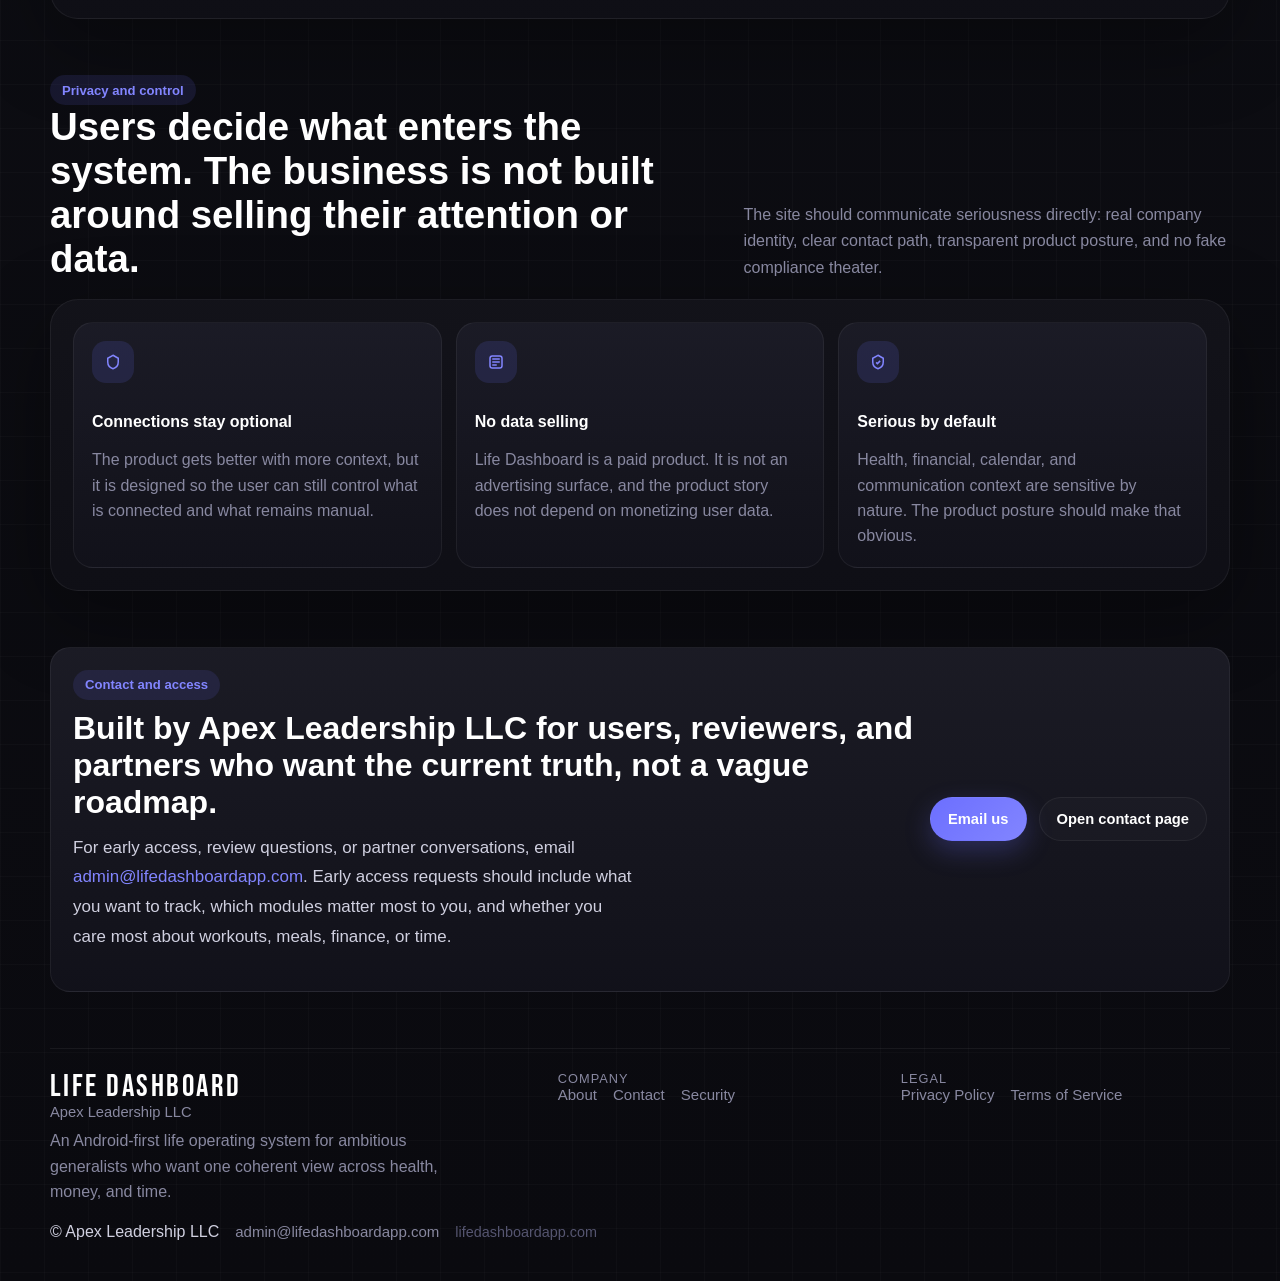
==== commit 0d20a007: "Polish homepage into richer marketing surface" ====
--- a/index.html
+++ b/index.html
@@ -50,6 +50,24 @@
             <a class="button primary" href="mailto:admin@lifedashboardapp.com?subject=Life%20Dashboard%20Early%20Access%20Request&body=Hi%20Apex%20Leadership%20LLC%2C%0D%0A%0D%0AI%27d%20like%20early%20access%20to%20Life%20Dashboard.%0D%0A%0D%0AName%3A%20%0D%0AWhat%20I%20want%20to%20use%20it%20for%3A%20%0D%0AWhich%20areas%20matter%20most%20to%20me%20(Fitness%2C%20Nutrition%2C%20Finance%2C%20Time)%3A%20%0D%0AAny%20specific%20connections%20I%20care%20about%3A%20%0D%0A%0D%0AThanks%21">Request early access</a>
             <a class="button secondary" href="/security">Review security posture</a>
           </div>
+          <div class="hero-statline">
+            <div class="hero-stat">
+              <span class="hero-stat-value">5</span>
+              <span class="hero-stat-label">core modules</span>
+            </div>
+            <div class="hero-stat">
+              <span class="hero-stat-value">4</span>
+              <span class="hero-stat-label">scored domains</span>
+            </div>
+            <div class="hero-stat">
+              <span class="hero-stat-value">13</span>
+              <span class="hero-stat-label">lazy data tools</span>
+            </div>
+            <div class="hero-stat">
+              <span class="hero-stat-value">read-only</span>
+              <span class="hero-stat-label">finance posture</span>
+            </div>
+          </div>
           <div class="hero-points">
             <div class="hero-point">
               <svg viewBox="0 0 24 24" fill="none" stroke-width="2"><path d="M4 12h4l2-5 4 10 2-5h4"/></svg>
@@ -76,6 +94,16 @@
         </div>
 
         <div class="hero-stage">
+          <div class="hero-stage-glow hero-stage-glow-a"></div>
+          <div class="hero-stage-glow hero-stage-glow-b"></div>
+          <div class="hero-float hero-float-top">
+            <span class="hero-float-label">Current stack</span>
+            <strong>Expo + Flask API</strong>
+          </div>
+          <div class="hero-float hero-float-bottom">
+            <span class="hero-float-label">Connection posture</span>
+            <strong>User-controlled, read-only where appropriate</strong>
+          </div>
           <div class="stage-top">
             <div class="stage-label">Interactive product view</div>
             <div class="stage-status">Current product model</div>
@@ -170,6 +198,74 @@
       </div>
     </section>
 
+    <section class="section section-featured">
+      <div class="wrap">
+        <div class="section-head">
+          <div>
+            <span class="eyebrow">Product surface</span>
+            <h2>A real operating layer, not a dashboard mockup.</h2>
+          </div>
+          <p>
+            The current product already includes concrete daily surfaces: today-state, progress, history, task context,
+            workout detail, meal logging, read-only finance visibility, and a time system that merges schedule pressure with behavior.
+          </p>
+        </div>
+        <div class="feature-mosaic">
+          <article class="feature-panel feature-panel-wide">
+            <div class="feature-panel-head">
+              <span class="eyebrow">Home</span>
+              <strong>Today, Progress, and History</strong>
+            </div>
+            <p>
+              The home system isn't just a score. It combines streaks, progress, attention cards, and a day timeline so the app can answer what matters now.
+            </p>
+            <div class="feature-rows">
+              <div class="feature-row">
+                <span>Today state</span>
+                <strong>score + streaks + timeline</strong>
+              </div>
+              <div class="feature-row">
+                <span>Progress</span>
+                <strong>target adherence and weekly rollups</strong>
+              </div>
+              <div class="feature-row">
+                <span>History</span>
+                <strong>day-by-day review surface</strong>
+              </div>
+            </div>
+          </article>
+          <article class="feature-panel">
+            <div class="feature-panel-head">
+              <span class="eyebrow">Nutrition</span>
+              <strong>Low-friction logging</strong>
+            </div>
+            <p>Text, photo, barcode, pantry, hydration, and saved meals all point back to deterministic nutrition scoring.</p>
+          </article>
+          <article class="feature-panel">
+            <div class="feature-panel-head">
+              <span class="eyebrow">Fitness</span>
+              <strong>Imported and manual</strong>
+            </div>
+            <p>Workout parsing, strength tracking, Strava import, and scheduled-plan adherence all live in one training picture.</p>
+          </article>
+          <article class="feature-panel">
+            <div class="feature-panel-head">
+              <span class="eyebrow">Finance</span>
+              <strong>Readable money context</strong>
+            </div>
+            <p>Transactions, budgets, bills, and balance trends are there to improve decisions, not turn the app into a bank.</p>
+          </article>
+          <article class="feature-panel">
+            <div class="feature-panel-head">
+              <span class="eyebrow">Time</span>
+              <strong>The real differentiator</strong>
+            </div>
+            <p>Calendar, tasks, workouts, inbox context, and day-shape signals make Time feel like a genuine category instead of filler.</p>
+          </article>
+        </div>
+      </div>
+    </section>
+
     <section class="proof-band" aria-label="Trust signals">
       <div class="wrap">
         <div class="proof-track">
@@ -282,7 +378,7 @@
         <div class="section-head">
           <div>
             <span class="eyebrow">Deterministic scoring</span>
-            <h2>The key differentiator is not “AI.” It is explainable math users can trust.</h2>
+            <h2>The key differentiator is not "AI." It is explainable math users can trust.</h2>
           </div>
           <p>
             Every category score is built to stay fast, reproducible, explainable, and personalized. That is what makes
@@ -642,3 +738,4 @@
   </script>
 </body>
 </html>
+
--- a/styles.css
+++ b/styles.css
@@ -177,13 +177,13 @@
 }
 
 .hero {
-  padding: 48px 0 24px;
+  padding: 56px 0 28px;
 }
 
 .hero-shell {
   display: grid;
   grid-template-columns: minmax(0, 0.92fr) minmax(420px, 1.08fr);
-  gap: 24px;
+  gap: 28px;
   align-items: stretch;
 }
 
@@ -207,7 +207,17 @@
 }
 
 .hero-copy {
-  padding: 36px;
+  padding: 42px;
+  position: relative;
+  overflow: hidden;
+}
+
+.hero-copy::before {
+  content: "";
+  position: absolute;
+  inset: -20% 36% 48% -12%;
+  background: radial-gradient(circle, rgba(108, 111, 255, 0.18), transparent 64%);
+  pointer-events: none;
 }
 
 .hero h1,
@@ -220,17 +230,18 @@
 
 .hero h1 {
   margin-top: 18px;
-  max-width: 12ch;
-  font-size: clamp(2.2rem, 3.8vw, 3.7rem);
-  line-height: 0.95;
+  max-width: 11.5ch;
+  font-size: clamp(2.8rem, 5vw, 4.8rem);
+  line-height: 0.9;
   font-weight: 800;
+  letter-spacing: -0.02em;
 }
 
 .hero-lede {
   margin-top: 18px;
-  max-width: 60ch;
-  font-size: 1.04rem;
-  line-height: 1.72;
+  max-width: 57ch;
+  font-size: 1.06rem;
+  line-height: 1.76;
 }
 
 .hero-actions {
@@ -240,6 +251,36 @@
   margin-top: 24px;
 }
 
+.hero-statline {
+  display: grid;
+  grid-template-columns: repeat(4, minmax(0, 1fr));
+  gap: 12px;
+  margin-top: 22px;
+}
+
+.hero-stat {
+  padding: 14px 14px 12px;
+  border-radius: 18px;
+  border: 1px solid rgba(255, 255, 255, 0.06);
+  background: linear-gradient(180deg, rgba(255, 255, 255, 0.03), rgba(255, 255, 255, 0.015));
+}
+
+.hero-stat-value {
+  display: block;
+  color: var(--text);
+  font-size: 1.16rem;
+  font-weight: 800;
+}
+
+.hero-stat-label {
+  display: block;
+  margin-top: 5px;
+  color: var(--muted);
+  font-size: 0.8rem;
+  text-transform: uppercase;
+  letter-spacing: 0.08em;
+}
+
 .hero-points {
   display: grid;
   gap: 12px;
@@ -273,9 +314,10 @@
 }
 
 .hero-stage {
-  padding: 18px;
+  padding: 22px;
   overflow: hidden;
   position: relative;
+  min-height: 720px;
 }
 
 .hero-stage::before {
@@ -293,17 +335,87 @@
   pointer-events: none;
 }
 
+.hero-stage::after {
+  content: "";
+  position: absolute;
+  inset: 18px;
+  border-radius: 26px;
+  border: 1px solid rgba(255, 255, 255, 0.04);
+  pointer-events: none;
+}
+
 .hero-stage > * {
   position: relative;
   z-index: 1;
 }
 
+.hero-stage-glow {
+  position: absolute;
+  border-radius: 999px;
+  filter: blur(22px);
+  pointer-events: none;
+  opacity: 0.7;
+}
+
+.hero-stage-glow-a {
+  top: 78px;
+  right: 74px;
+  width: 180px;
+  height: 180px;
+  background: rgba(108, 111, 255, 0.24);
+}
+
+.hero-stage-glow-b {
+  bottom: 102px;
+  left: 58px;
+  width: 140px;
+  height: 140px;
+  background: rgba(52, 216, 122, 0.12);
+}
+
+.hero-float {
+  position: absolute;
+  z-index: 2;
+  display: grid;
+  gap: 4px;
+  max-width: 230px;
+  padding: 14px 16px;
+  border-radius: 18px;
+  border: 1px solid rgba(255, 255, 255, 0.08);
+  background: rgba(11, 12, 19, 0.84);
+  box-shadow: 0 24px 50px rgba(0, 0, 0, 0.28);
+  backdrop-filter: blur(16px);
+}
+
+.hero-float-top {
+  top: 84px;
+  right: 24px;
+}
+
+.hero-float-bottom {
+  right: 30px;
+  bottom: 32px;
+}
+
+.hero-float-label {
+  color: var(--muted);
+  font-size: 0.72rem;
+  text-transform: uppercase;
+  letter-spacing: 0.08em;
+}
+
+.hero-float strong {
+  color: var(--text);
+  font-size: 0.94rem;
+  line-height: 1.4;
+}
+
 .stage-top {
   display: flex;
   align-items: center;
   justify-content: space-between;
   gap: 16px;
-  margin-bottom: 16px;
+  margin-bottom: 18px;
 }
 
 .stage-label {
@@ -365,7 +477,7 @@
   display: grid;
   grid-template-columns: minmax(0, 1.05fr) minmax(220px, 0.95fr);
   gap: 14px;
-  margin-top: 16px;
+  margin-top: 18px;
 }
 
 .stage-card,
@@ -542,7 +654,7 @@
   overflow: hidden;
   border-top: 1px solid rgba(255, 255, 255, 0.04);
   border-bottom: 1px solid rgba(255, 255, 255, 0.04);
-  background: rgba(255, 255, 255, 0.015);
+  background: linear-gradient(180deg, rgba(255, 255, 255, 0.02), rgba(255, 255, 255, 0.012));
 }
 
 .proof-track {
@@ -579,7 +691,11 @@
 }
 
 .section {
-  padding: 24px 0;
+  padding: 28px 0;
+}
+
+.section-featured {
+  padding-top: 10px;
 }
 
 .section-head {
@@ -603,6 +719,73 @@
 
 .panel {
   padding: 22px;
+}
+
+.feature-mosaic {
+  display: grid;
+  grid-template-columns: 1.28fr 1fr 1fr;
+  gap: 14px;
+}
+
+.feature-panel {
+  min-height: 210px;
+  padding: 22px;
+  border-radius: 24px;
+  border: 1px solid rgba(255, 255, 255, 0.06);
+  background:
+    linear-gradient(180deg, rgba(255, 255, 255, 0.03), rgba(255, 255, 255, 0.015)),
+    linear-gradient(180deg, rgba(19, 19, 26, 0.98), rgba(15, 15, 22, 0.98));
+  box-shadow: var(--shadow);
+}
+
+.feature-panel-wide {
+  grid-row: span 2;
+  min-height: 434px;
+  background:
+    radial-gradient(circle at right top, rgba(108, 111, 255, 0.2), transparent 34%),
+    linear-gradient(180deg, rgba(255, 255, 255, 0.03), rgba(255, 255, 255, 0.015)),
+    linear-gradient(180deg, rgba(19, 19, 26, 0.98), rgba(15, 15, 22, 0.98));
+}
+
+.feature-panel-head {
+  display: grid;
+  gap: 10px;
+}
+
+.feature-panel-head strong {
+  color: var(--text);
+  font-size: 1.4rem;
+  line-height: 1.08;
+}
+
+.feature-panel p {
+  margin: 14px 0 0;
+  color: var(--muted);
+  line-height: 1.64;
+}
+
+.feature-rows {
+  display: grid;
+  gap: 12px;
+  margin-top: 22px;
+}
+
+.feature-row {
+  display: flex;
+  justify-content: space-between;
+  gap: 14px;
+  padding: 14px 0;
+  border-top: 1px solid rgba(255, 255, 255, 0.06);
+}
+
+.feature-row span {
+  color: var(--muted);
+}
+
+.feature-row strong {
+  color: var(--text);
+  text-align: right;
+  font-size: 0.95rem;
 }
 
 .three-col,
@@ -801,6 +984,7 @@
   .hero-shell,
   .section-head,
   .stage-grid,
+  .feature-mosaic,
   .two-col,
   .three-col,
   .four-col,
@@ -813,6 +997,24 @@
   .hero h1 {
     max-width: none;
   }
+
+  .hero-statline {
+    grid-template-columns: repeat(2, minmax(0, 1fr));
+  }
+
+  .hero-stage {
+    min-height: auto;
+  }
+
+  .hero-float {
+    position: relative;
+    top: auto;
+    right: auto;
+    bottom: auto;
+    left: auto;
+    max-width: none;
+    margin-bottom: 14px;
+  }
 }
 
 @media (max-width: 760px) {
@@ -840,6 +1042,10 @@
     padding: 20px;
   }
 
+  .hero-statline {
+    grid-template-columns: 1fr 1fr;
+  }
+
   .bar-row {
     grid-template-columns: 1fr;
     gap: 6px;
